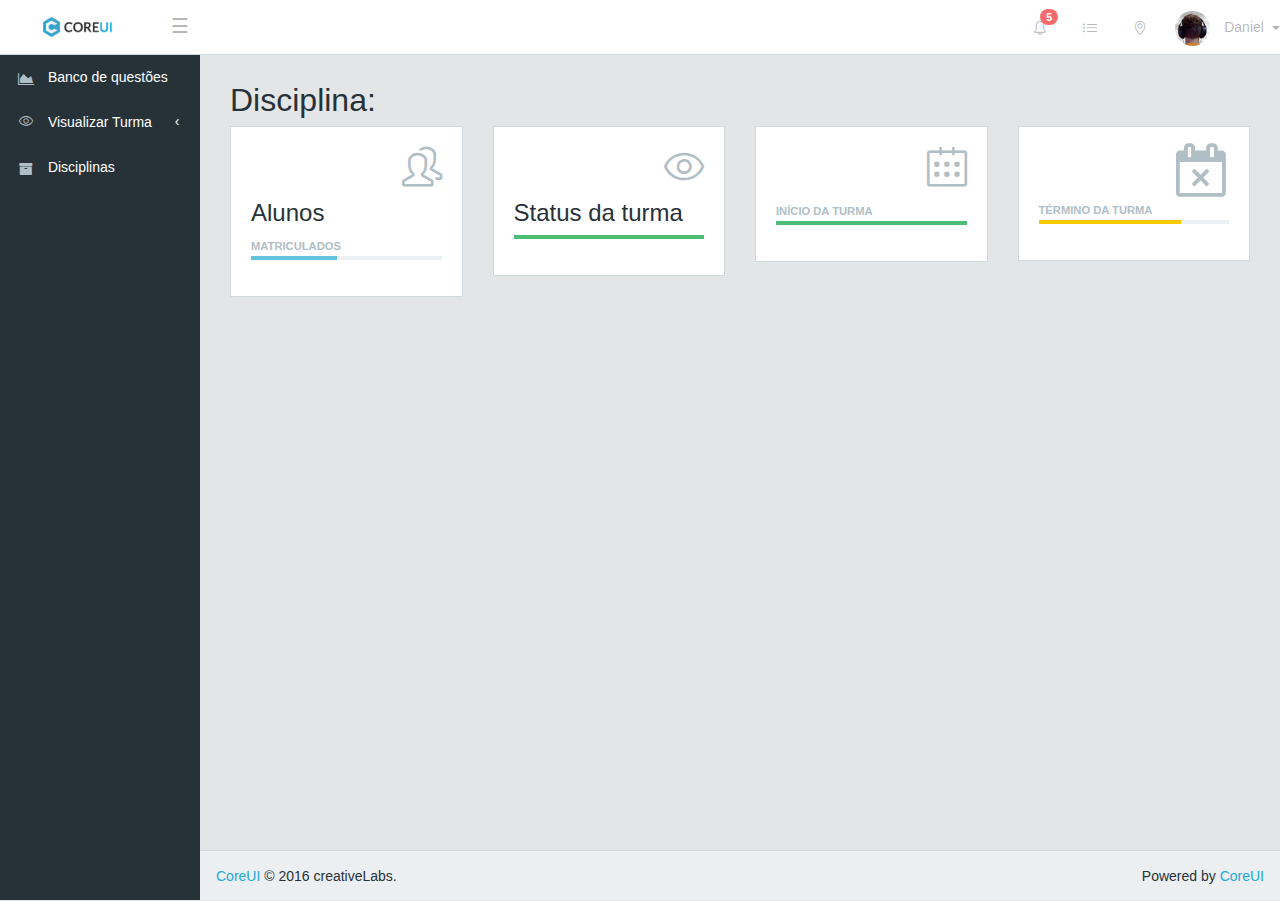
==== views/index.html @ a7cf2752 "nova home de login e reorganização da home" ====
<!--
             * CoreUI - Open Source Bootstrap Admin Template
             * @version v1.0.0-alpha.2
             * @link http://coreui.io
             * Copyright (c) 2016 creativeLabs Łukasz Holeczek
             * @license MIT
             -->
            <!DOCTYPE html>
            <html lang="en">

            <head>

                <meta charset="utf-8">
                <meta http-equiv="X-UA-Compatible" content="IE=edge">
                <meta name="viewport" content="width=device-width, initial-scale=1, shrink-to-fit=no">
                <meta name="description" content="CoreUI - Open Source Bootstrap Admin Template">
                <meta name="author" content="Łukasz Holeczek">
                <meta name="keyword" content="Bootstrap,Admin,Template,Open,Source,AngularJS,Angular,Angular2,jQuery,CSS,HTML,RWD,Dashboard">
                <link rel="shortcut icon" href="img/favicon.png">

                <title>AVA Tutor Inteligente</title>

                <!-- Icons -->
                <link href="/css/font-awesome.min.css" rel="stylesheet">
                <link href="/css/simple-line-icons.css" rel="stylesheet">

                <!-- Main styles for this application -->
                <link href="/css/style.css" rel="stylesheet">

            </head>

            <!-- BODY options, add following classes to body to change options
            		1. 'compact-nav'     	  - Switch sidebar to minified version (width 50px)
            		2. 'sidebar-nav'		  - Navigation on the left
            			2.1. 'sidebar-off-canvas'	- Off-Canvas
            				2.1.1 'sidebar-off-canvas-push'	- Off-Canvas which move content
            				2.1.2 'sidebar-off-canvas-with-shadow'	- Add shadow to body elements
            		3. 'fixed-nav'			  - Fixed navigation
            		4. 'navbar-fixed'		  - Fixed navbar
            		5. 'footer-fixed'		  - Fixed navbar
            	-->

            <body class="navbar-fixed sidebar-nav fixed-nav">
                <header class="navbar">
                    <div class="container-fluid">
                        <button class="navbar-toggler mobile-toggler hidden-lg-up" type="button">☰</button>
                        <a class="navbar-brand" href="#"></a>
                        <ul class="nav navbar-nav hidden-md-down">
                            <li class="nav-item">
                                <a class="nav-link navbar-toggler layout-toggler" href="#">☰</a>
                            </li>
                        </ul>
                        <ul class="nav navbar-nav pull-right hidden-md-down">
                            <li class="nav-item">
                                <a class="nav-link" href="#"><i class="icon-bell"></i><span class="tag tag-pill tag-danger">5</span></a>
                            </li>
                            <li class="nav-item">
                                <a class="nav-link" href="#"><i class="icon-list"></i></a>
                            </li>
                            <li class="nav-item">
                                <a class="nav-link" href="#"><i class="icon-location-pin"></i></a>
                            </li>
                            <li class="nav-item dropdown">
                                <a class="nav-link dropdown-toggle nav-link" data-toggle="dropdown" href="#" role="button" aria-haspopup="true" aria-expanded="false">
                                    <img src="/img/avatars/7.jpg" class="img-avatar" alt="admin@bootstrapmaster.com">
                                    <span class="hidden-md-down">Daniel</span>
                                </a>
                                <div class="dropdown-menu dropdown-menu-right">
                                    <div class="dropdown-header text-xs-center">
                                        <strong>Sua conta</strong>
                                    </div>
                                    <a class="dropdown-item" href="#"><i class="fa fa-envelope-o"></i> Mensagens<span class="tag tag-success">2</span></a>
                                    <a class="dropdown-item" href="#"><i class="fa fa-tasks"></i> Atividades<span class="tag tag-danger">11</span></a>
                                    <a class="dropdown-item" href="#"><i class="fa fa-comments"></i> Fórum<span class="tag tag-warning">8</span></a>
                                    <div class="dropdown-header text-xs-center">
                                        <strong>Configurações</strong>
                                    </div>
                                    <a class="dropdown-item" href="#"><i class="fa fa-user"></i> Perfil</a>
                                    <a class="dropdown-item" href="#"><i class="fa fa-wrench"></i>Configurações</a>

                                    <div class="divider"></div>
                                    <a class="dropdown-item" href="#"><i class="fa fa-lock"></i> Logout</a>
                                </div>
                            </li>
                        </ul>
                    </div>
                </header>

                <div class="sidebar">
                    <nav class="sidebar-nav">
                        <ul class="nav">
                            <li class="nav-item">
                                <a class="nav-link" href="index.html"><i class="fa fa-area-chart fa-lg m-t-2" id="areaChart"></i> Banco de questões</a>
                            </li>

                             <li class="nav-item nav-dropdown">
                                    <a class="nav-link nav-dropdown-toggle" href="#"><i class="icon-eye"></i>
                                  Visualizar Turma
                                    </a>

                                    <ul class="nav-dropdown-items">

                                        <li class="nav-item ">
                                            <a class="nav-link" href="/views/grades.html">
                                               Notas
                                            </a>

                                        </li>

                                        <li class="nav-item active bd-sidenav-active">
                                            <a class="nav-link" href="/views/usage.html">
                                                Uso do sistema
                                            </a>


                                        </li>

                                        <li class="nav-item ">
                                            <a class="nav-link" href="/views/advanced.html">
                                               Acompanhamento Avançado
                                            </a>


                                        </li>


                            </ul>
                                </li>
                                 <li class="nav-item">
                                        <a class="nav-link " href="views/home.html"><i class="fa fa-archive fa-lg m-t-2" id="areaChart"></i> Disciplinas</a>
                            </li>
                        </ul>
                    </nav>
                </div>

                <!-- Main content -->
                <main class="main">


                    <div class="container-fluid">


                    <div class="disciplines">
                    <h2 id="contents">Disciplina: <span id="disc-name"></span></h4>
                    </div>

                    <div class="row" id="home-boxes">
                        <div class="col-sm-6 col-md-3">
                            <div class="card" id="students">
                                <div class="card-block">
                                    <div class="h1 text-muted text-xs-right m-b-2">
                                        <i class="icon-people"></i>
                                    </div>
                                    <div class="h4 m-b-0"> Alunos</div>
                                    <small class="text-muted text-uppercase font-weight-bold"><span id="qty-std"></span> matriculados</small>
                                    <progress class="progress progress-xs progress-info m-t-1 m-b-0" value="45" max="100">45%</progress>
                                </div>
                            </div>
                        </div>
                        <div class="col-sm-6 col-md-3">
                            <div class="card" id="status">
                                <div class="card-block">
                                    <div class="h1 text-muted text-xs-right m-b-2">
                                        <i class="icon-eye"></i>
                                    </div>
                                    <div class="h4 m-b-0">Status da turma </div>
                                    <small class="text-muted text-uppercase font-weight-bold"><span id="disc-status"></span></small>
                                    <progress class="progress progress-xs progress-success m-t-1 m-b-0" value="105" max="100">25%</progress>
                                </div>
                            </div>
                        </div>

                        <div class="col-sm-6 col-md-3">
                            <div class="card" id="turma">
                                <div class="card-block">
                                    <div class="h1 text-muted text-xs-right m-b-2">
                                        <i class="icon-calendar"></i>
                                    </div>
                                    <div class="h4 m-b-0"><span id="disc-start"></div>
                                    <small class="text-muted text-uppercase font-weight-bold">Início da turma</small>
                                    <progress class="progress progress-xs progress-success m-t-1 m-b-0" value="100" max="100">25<progress>
                                </div>
                            </div>
                        </div>
                        <div class="col-sm-6 col-md-3">
                            <div class="card" id="turma">
                                <div class="card-block">
                                    <div class="h1 text-muted text-xs-right m-b-2">
                                        <i class="fa fa-calendar-times-o fa-lg m-t-2"></i>
                                    </div>
                                    <div class="h4 m-b-0"><span id="disc-end"></span></div>
                                    <small class="text-muted text-uppercase font-weight-bold">Término da turma</small>
                                    <progress class="progress progress-xs progress-warning m-t-1 m-b-0" value="75" max="100">25%</progress>
                                </div>
                            </div>
                        </div>
                    </div>

                    </div>
                    <!-- /.conainer-fluid -->
                </main>


                <footer class="footer">
                    <span class="text-left">
                        <a href="http://coreui.io">CoreUI</a> © 2016 creativeLabs.
                    </span>
                    <span class="float-xs-right">
                        Powered by <a href="http://coreui.io">CoreUI</a>
                    </span>
                </footer>

                <!-- Bootstrap and necessary plugins -->
                <script src="/bower_components/jquery/dist/jquery.min.js"></script>
                <script src="/bower_components/tether/dist/js/tether.min.js"></script>
                <script src="/bower_components/bootstrap/dist/js/bootstrap.min.js"></script>
                <script src="/bower_components/pace/pace.min.js"></script>



                <!-- GenesisUI main scripts -->

                <script src="/js/app.js"></script>
                <script src="/js/main.js"></script>


            </body>

            </html>
---- css/simple-line-icons.css ----
@font-face {
  font-family: 'simple-line-icons';
  src: url('../fonts/Simple-Line-Icons.eot?v=2.4.0');
  src: url('../fonts/Simple-Line-Icons.eot?v=2.4.0#iefix') format('embedded-opentype'), url('../fonts/Simple-Line-Icons.woff2?v=2.4.0') format('woff2'), url('../fonts/Simple-Line-Icons.ttf?v=2.4.0') format('truetype'), url('../fonts/Simple-Line-Icons.woff?v=2.4.0') format('woff'), url('../fonts/Simple-Line-Icons.svg?v=2.4.0#simple-line-icons') format('svg');
  font-weight: normal;
  font-style: normal;
}
/*
 Use the following CSS code if you want to have a class per icon.
 Instead of a list of all class selectors, you can use the generic [class*="icon-"] selector, but it's slower:
*/
.icon-user,
.icon-people,
.icon-user-female,
.icon-user-follow,
.icon-user-following,
.icon-user-unfollow,
.icon-login,
.icon-logout,
.icon-emotsmile,
.icon-phone,
.icon-call-end,
.icon-call-in,
.icon-call-out,
.icon-map,
.icon-location-pin,
.icon-direction,
.icon-directions,
.icon-compass,
.icon-layers,
.icon-menu,
.icon-list,
.icon-options-vertical,
.icon-options,
.icon-arrow-down,
.icon-arrow-left,
.icon-arrow-right,
.icon-arrow-up,
.icon-arrow-up-circle,
.icon-arrow-left-circle,
.icon-arrow-right-circle,
.icon-arrow-down-circle,
.icon-check,
.icon-clock,
.icon-plus,
.icon-minus,
.icon-close,
.icon-event,
.icon-exclamation,
.icon-organization,
.icon-trophy,
.icon-screen-smartphone,
.icon-screen-desktop,
.icon-plane,
.icon-notebook,
.icon-mustache,
.icon-mouse,
.icon-magnet,
.icon-energy,
.icon-disc,
.icon-cursor,
.icon-cursor-move,
.icon-crop,
.icon-chemistry,
.icon-speedometer,
.icon-shield,
.icon-screen-tablet,
.icon-magic-wand,
.icon-hourglass,
.icon-graduation,
.icon-ghost,
.icon-game-controller,
.icon-fire,
.icon-eyeglass,
.icon-envelope-open,
.icon-envelope-letter,
.icon-bell,
.icon-badge,
.icon-anchor,
.icon-wallet,
.icon-vector,
.icon-speech,
.icon-puzzle,
.icon-printer,
.icon-present,
.icon-playlist,
.icon-pin,
.icon-picture,
.icon-handbag,
.icon-globe-alt,
.icon-globe,
.icon-folder-alt,
.icon-folder,
.icon-film,
.icon-feed,
.icon-drop,
.icon-drawer,
.icon-docs,
.icon-doc,
.icon-diamond,
.icon-cup,
.icon-calculator,
.icon-bubbles,
.icon-briefcase,
.icon-book-open,
.icon-basket-loaded,
.icon-basket,
.icon-bag,
.icon-action-undo,
.icon-action-redo,
.icon-wrench,
.icon-umbrella,
.icon-trash,
.icon-tag,
.icon-support,
.icon-frame,
.icon-size-fullscreen,
.icon-size-actual,
.icon-shuffle,
.icon-share-alt,
.icon-share,
.icon-rocket,
.icon-question,
.icon-pie-chart,
.icon-pencil,
.icon-note,
.icon-loop,
.icon-home,
.icon-grid,
.icon-graph,
.icon-microphone,
.icon-music-tone-alt,
.icon-music-tone,
.icon-earphones-alt,
.icon-earphones,
.icon-equalizer,
.icon-like,
.icon-dislike,
.icon-control-start,
.icon-control-rewind,
.icon-control-play,
.icon-control-pause,
.icon-control-forward,
.icon-control-end,
.icon-volume-1,
.icon-volume-2,
.icon-volume-off,
.icon-calendar,
.icon-bulb,
.icon-chart,
.icon-ban,
.icon-bubble,
.icon-camrecorder,
.icon-camera,
.icon-cloud-download,
.icon-cloud-upload,
.icon-envelope,
.icon-eye,
.icon-flag,
.icon-heart,
.icon-info,
.icon-key,
.icon-link,
.icon-lock,
.icon-lock-open,
.icon-magnifier,
.icon-magnifier-add,
.icon-magnifier-remove,
.icon-paper-clip,
.icon-paper-plane,
.icon-power,
.icon-refresh,
.icon-reload,
.icon-settings,
.icon-star,
.icon-symbol-female,
.icon-symbol-male,
.icon-target,
.icon-credit-card,
.icon-paypal,
.icon-social-tumblr,
.icon-social-twitter,
.icon-social-facebook,
.icon-social-instagram,
.icon-social-linkedin,
.icon-social-pinterest,
.icon-social-github,
.icon-social-google,
.icon-social-reddit,
.icon-social-skype,
.icon-social-dribbble,
.icon-social-behance,
.icon-social-foursqare,
.icon-social-soundcloud,
.icon-social-spotify,
.icon-social-stumbleupon,
.icon-social-youtube,
.icon-social-dropbox,
.icon-social-vkontakte,
.icon-social-steam {
  font-family: 'simple-line-icons';
  speak: none;
  font-style: normal;
  font-weight: normal;
  font-variant: normal;
  text-transform: none;
  line-height: 1;
  /* Better Font Rendering =========== */
  -webkit-font-smoothing: antialiased;
  -moz-osx-font-smoothing: grayscale;
}
.icon-user:before {
  content: "\e005";
}
.icon-people:before {
  content: "\e001";
}
.icon-user-female:before {
  content: "\e000";
}
.icon-user-follow:before {
  content: "\e002";
}
.icon-user-following:before {
  content: "\e003";
}
.icon-user-unfollow:before {
  content: "\e004";
}
.icon-login:before {
  content: "\e066";
}
.icon-logout:before {
  content: "\e065";
}
.icon-emotsmile:before {
  content: "\e021";
}
.icon-phone:before {
  content: "\e600";
}
.icon-call-end:before {
  content: "\e048";
}
.icon-call-in:before {
  content: "\e047";
}
.icon-call-out:before {
  content: "\e046";
}
.icon-map:before {
  content: "\e033";
}
.icon-location-pin:before {
  content: "\e096";
}
.icon-direction:before {
  content: "\e042";
}
.icon-directions:before {
  content: "\e041";
}
.icon-compass:before {
  content: "\e045";
}
.icon-layers:before {
  content: "\e034";
}
.icon-menu:before {
  content: "\e601";
}
.icon-list:before {
  content: "\e067";
}
.icon-options-vertical:before {
  content: "\e602";
}
.icon-options:before {
  content: "\e603";
}
.icon-arrow-down:before {
  content: "\e604";
}
.icon-arrow-left:before {
  content: "\e605";
}
.icon-arrow-right:before {
  content: "\e606";
}
.icon-arrow-up:before {
  content: "\e607";
}
.icon-arrow-up-circle:before {
  content: "\e078";
}
.icon-arrow-left-circle:before {
  content: "\e07a";
}
.icon-arrow-right-circle:before {
  content: "\e079";
}
.icon-arrow-down-circle:before {
  content: "\e07b";
}
.icon-check:before {
  content: "\e080";
}
.icon-clock:before {
  content: "\e081";
}
.icon-plus:before {
  content: "\e095";
}
.icon-minus:before {
  content: "\e615";
}
.icon-close:before {
  content: "\e082";
}
.icon-event:before {
  content: "\e619";
}
.icon-exclamation:before {
  content: "\e617";
}
.icon-organization:before {
  content: "\e616";
}
.icon-trophy:before {
  content: "\e006";
}
.icon-screen-smartphone:before {
  content: "\e010";
}
.icon-screen-desktop:before {
  content: "\e011";
}
.icon-plane:before {
  content: "\e012";
}
.icon-notebook:before {
  content: "\e013";
}
.icon-mustache:before {
  content: "\e014";
}
.icon-mouse:before {
  content: "\e015";
}
.icon-magnet:before {
  content: "\e016";
}
.icon-energy:before {
  content: "\e020";
}
.icon-disc:before {
  content: "\e022";
}
.icon-cursor:before {
  content: "\e06e";
}
.icon-cursor-move:before {
  content: "\e023";
}
.icon-crop:before {
  content: "\e024";
}
.icon-chemistry:before {
  content: "\e026";
}
.icon-speedometer:before {
  content: "\e007";
}
.icon-shield:before {
  content: "\e00e";
}
.icon-screen-tablet:before {
  content: "\e00f";
}
.icon-magic-wand:before {
  content: "\e017";
}
.icon-hourglass:before {
  content: "\e018";
}
.icon-graduation:before {
  content: "\e019";
}
.icon-ghost:before {
  content: "\e01a";
}
.icon-game-controller:before {
  content: "\e01b";
}
.icon-fire:before {
  content: "\e01c";
}
.icon-eyeglass:before {
  content: "\e01d";
}
.icon-envelope-open:before {
  content: "\e01e";
}
.icon-envelope-letter:before {
  content: "\e01f";
}
.icon-bell:before {
  content: "\e027";
}
.icon-badge:before {
  content: "\e028";
}
.icon-anchor:before {
  content: "\e029";
}
.icon-wallet:before {
  content: "\e02a";
}
.icon-vector:before {
  content: "\e02b";
}
.icon-speech:before {
  content: "\e02c";
}
.icon-puzzle:before {
  content: "\e02d";
}
.icon-printer:before {
  content: "\e02e";
}
.icon-present:before {
  content: "\e02f";
}
.icon-playlist:before {
  content: "\e030";
}
.icon-pin:before {
  content: "\e031";
}
.icon-picture:before {
  content: "\e032";
}
.icon-handbag:before {
  content: "\e035";
}
.icon-globe-alt:before {
  content: "\e036";
}
.icon-globe:before {
  content: "\e037";
}
.icon-folder-alt:before {
  content: "\e039";
}
.icon-folder:before {
  content: "\e089";
}
.icon-film:before {
  content: "\e03a";
}
.icon-feed:before {
  content: "\e03b";
}
.icon-drop:before {
  content: "\e03e";
}
.icon-drawer:before {
  content: "\e03f";
}
.icon-docs:before {
  content: "\e040";
}
.icon-doc:before {
  content: "\e085";
}
.icon-diamond:before {
  content: "\e043";
}
.icon-cup:before {
  content: "\e044";
}
.icon-calculator:before {
  content: "\e049";
}
.icon-bubbles:before {
  content: "\e04a";
}
.icon-briefcase:before {
  content: "\e04b";
}
.icon-book-open:before {
  content: "\e04c";
}
.icon-basket-loaded:before {
  content: "\e04d";
}
.icon-basket:before {
  content: "\e04e";
}
.icon-bag:before {
  content: "\e04f";
}
.icon-action-undo:before {
  content: "\e050";
}
.icon-action-redo:before {
  content: "\e051";
}
.icon-wrench:before {
  content: "\e052";
}
.icon-umbrella:before {
  content: "\e053";
}
.icon-trash:before {
  content: "\e054";
}
.icon-tag:before {
  content: "\e055";
}
.icon-support:before {
  content: "\e056";
}
.icon-frame:before {
  content: "\e038";
}
.icon-size-fullscreen:before {
  content: "\e057";
}
.icon-size-actual:before {
  content: "\e058";
}
.icon-shuffle:before {
  content: "\e059";
}
.icon-share-alt:before {
  content: "\e05a";
}
.icon-share:before {
  content: "\e05b";
}
.icon-rocket:before {
  content: "\e05c";
}
.icon-question:before {
  content: "\e05d";
}
.icon-pie-chart:before {
  content: "\e05e";
}
.icon-pencil:before {
  content: "\e05f";
}
.icon-note:before {
  content: "\e060";
}
.icon-loop:before {
  content: "\e064";
}
.icon-home:before {
  content: "\e069";
}
.icon-grid:before {
  content: "\e06a";
}
.icon-graph:before {
  content: "\e06b";
}
.icon-microphone:before {
  content: "\e063";
}
.icon-music-tone-alt:before {
  content: "\e061";
}
.icon-music-tone:before {
  content: "\e062";
}
.icon-earphones-alt:before {
  content: "\e03c";
}
.icon-earphones:before {
  content: "\e03d";
}
.icon-equalizer:before {
  content: "\e06c";
}
.icon-like:before {
  content: "\e068";
}
.icon-dislike:before {
  content: "\e06d";
}
.icon-control-start:before {
  content: "\e06f";
}
.icon-control-rewind:before {
  content: "\e070";
}
.icon-control-play:before {
  content: "\e071";
}
.icon-control-pause:before {
  content: "\e072";
}
.icon-control-forward:before {
  content: "\e073";
}
.icon-control-end:before {
  content: "\e074";
}
.icon-volume-1:before {
  content: "\e09f";
}
.icon-volume-2:before {
  content: "\e0a0";
}
.icon-volume-off:before {
  content: "\e0a1";
}
.icon-calendar:before {
  content: "\e075";
}
.icon-bulb:before {
  content: "\e076";
}
.icon-chart:before {
  content: "\e077";
}
.icon-ban:before {
  content: "\e07c";
}
.icon-bubble:before {
  content: "\e07d";
}
.icon-camrecorder:before {
  content: "\e07e";
}
.icon-camera:before {
  content: "\e07f";
}
.icon-cloud-download:before {
  content: "\e083";
}
.icon-cloud-upload:before {
  content: "\e084";
}
.icon-envelope:before {
  content: "\e086";
}
.icon-eye:before {
  content: "\e087";
}
.icon-flag:before {
  content: "\e088";
}
.icon-heart:before {
  content: "\e08a";
}
.icon-info:before {
  content: "\e08b";
}
.icon-key:before {
  content: "\e08c";
}
.icon-link:before {
  content: "\e08d";
}
.icon-lock:before {
  content: "\e08e";
}
.icon-lock-open:before {
  content: "\e08f";
}
.icon-magnifier:before {
  content: "\e090";
}
.icon-magnifier-add:before {
  content: "\e091";
}
.icon-magnifier-remove:before {
  content: "\e092";
}
.icon-paper-clip:before {
  content: "\e093";
}
.icon-paper-plane:before {
  content: "\e094";
}
.icon-power:before {
  content: "\e097";
}
.icon-refresh:before {
  content: "\e098";
}
.icon-reload:before {
  content: "\e099";
}
.icon-settings:before {
  content: "\e09a";
}
.icon-star:before {
  content: "\e09b";
}
.icon-symbol-female:before {
  content: "\e09c";
}
.icon-symbol-male:before {
  content: "\e09d";
}
.icon-target:before {
  content: "\e09e";
}
.icon-credit-card:before {
  content: "\e025";
}
.icon-paypal:before {
  content: "\e608";
}
.icon-social-tumblr:before {
  content: "\e00a";
}
.icon-social-twitter:before {
  content: "\e009";
}
.icon-social-facebook:before {
  content: "\e00b";
}
.icon-social-instagram:before {
  content: "\e609";
}
.icon-social-linkedin:before {
  content: "\e60a";
}
.icon-social-pinterest:before {
  content: "\e60b";
}
.icon-social-github:before {
  content: "\e60c";
}
.icon-social-google:before {
  content: "\e60d";
}
.icon-social-reddit:before {
  content: "\e60e";
}
.icon-social-skype:before {
  content: "\e60f";
}
.icon-social-dribbble:before {
  content: "\e00d";
}
.icon-social-behance:before {
  content: "\e610";
}
.icon-social-foursqare:before {
  content: "\e611";
}
.icon-social-soundcloud:before {
  content: "\e612";
}
.icon-social-spotify:before {
  content: "\e613";
}
.icon-social-stumbleupon:before {
  content: "\e614";
}
.icon-social-youtube:before {
  content: "\e008";
}
.icon-social-dropbox:before {
  content: "\e00c";
}
.icon-social-vkontakte:before {
  content: "\e618";
}
.icon-social-steam:before {
  content: "\e620";
}
---- css/style.css ----
@charset "UTF-8";
/**
 * CoreUI - Open Source Bootstrap Admin Template
 * @version v1.0.0-alpha.2
 * @link http://coreui.io
 * Copyright (c) 2016 creativeLabs Łukasz Holeczek
 * @license MIT
 */
/*! normalize.css v4.2.0 | MIT License | github.com/necolas/normalize.css */
html {
  font-family: sans-serif;
  line-height: 1.15;
  -ms-text-size-adjust: 100%;
  -webkit-text-size-adjust: 100%; }

body {
  margin: 0; }

article,
aside,
details,
figcaption,
figure,
footer,
header,
main,
menu,
nav,
section,
summary {
  display: block; }

audio,
canvas,
progress,
video {
  display: inline-block; }

audio:not([controls]) {
  display: none;
  height: 0; }

progress {
  vertical-align: baseline; }

template,
[hidden] {
  display: none; }

a {
  background-color: transparent;
  -webkit-text-decoration-skip: objects; }

a:active,
a:hover {
  outline-width: 0; }

abbr[title] {
  border-bottom: none;
  text-decoration: underline;
  text-decoration: underline dotted; }

b,
strong {
  font-weight: inherit; }

b,
strong {
  font-weight: bolder; }

dfn {
  font-style: italic; }

h1 {
  font-size: 2em;
  margin: 0.67em 0; }

mark {
  background-color: #ff0;
  color: #000; }

small {
  font-size: 80%; }

sub,
sup {
  font-size: 75%;
  line-height: 0;
  position: relative;
  vertical-align: baseline; }

sub {
  bottom: -0.25em; }

sup {
  top: -0.5em; }

img {
  border-style: none; }

svg:not(:root) {
  overflow: hidden; }

code,
kbd,
pre,
samp {
  font-family: monospace, monospace;
  font-size: 1em; }

figure {
  margin: 1em 40px; }

hr {
  box-sizing: content-box;
  height: 0;
  overflow: visible; }

button,
input,
optgroup,
select,
textarea {
  font: inherit;
  margin: 0; }

optgroup {
  font-weight: bold; }

button,
input {
  overflow: visible; }

button,
select {
  text-transform: none; }

button,
html [type="button"],
[type="reset"],
[type="submit"] {
  -webkit-appearance: button; }

button::-moz-focus-inner,
[type="button"]::-moz-focus-inner,
[type="reset"]::-moz-focus-inner,
[type="submit"]::-moz-focus-inner {
  border-style: none;
  padding: 0; }

button:-moz-focusring,
[type="button"]:-moz-focusring,
[type="reset"]:-moz-focusring,
[type="submit"]:-moz-focusring {
  outline: 1px dotted ButtonText; }

fieldset {
  border: 1px solid #c0c0c0;
  margin: 0 2px;
  padding: 0.35em 0.625em 0.75em; }

legend {
  box-sizing: border-box;
  color: inherit;
  display: table;
  max-width: 100%;
  padding: 0;
  white-space: normal; }

textarea {
  overflow: auto; }

[type="checkbox"],
[type="radio"] {
  box-sizing: border-box;
  padding: 0; }

[type="number"]::-webkit-inner-spin-button,
[type="number"]::-webkit-outer-spin-button {
  height: auto; }

[type="search"] {
  -webkit-appearance: textfield;
  outline-offset: -2px; }

[type="search"]::-webkit-search-cancel-button,
[type="search"]::-webkit-search-decoration {
  -webkit-appearance: none; }

::-webkit-input-placeholder {
  color: inherit;
  opacity: 0.54; }

::-webkit-file-upload-button {
  -webkit-appearance: button;
  font: inherit; }

@media print {
  *,
  *::before,
  *::after,
  *::first-letter,
  p::first-line,
  div::first-line,
  blockquote::first-line,
  li::first-line {
    text-shadow: none !important;
    box-shadow: none !important; }
  a,
  a:visited {
    text-decoration: underline; }
  abbr[title]::after {
    content: " (" attr(title) ")"; }
  pre {
    white-space: pre-wrap !important; }
  pre,
  blockquote {
    border: 1px solid #999;
    page-break-inside: avoid; }
  thead {
    display: table-header-group; }
  tr,
  img {
    page-break-inside: avoid; }
  p,
  h2,
  h3 {
    orphans: 3;
    widows: 3; }
  h2,
  h3 {
    page-break-after: avoid; }
  .navbar {
    display: none; }
  .btn > .caret,
  .dropup > .btn > .caret {
    border-top-color: #000 !important; }
  .tag {
    border: 1px solid #000; }
  .table {
    border-collapse: collapse !important; }
    .table td,
    .table th {
      background-color: #fff !important; }
  .table-bordered th,
  .table-bordered td {
    border: 1px solid #ddd !important; } }

html {
  box-sizing: border-box; }

*,
*::before,
*::after {
  box-sizing: inherit; }

@-ms-viewport {
  width: device-width; }

html {
  font-size: 16px;
  -ms-overflow-style: scrollbar;
  -webkit-tap-highlight-color: transparent; }

body {
  font-family: -apple-system, BlinkMacSystemFont, "Segoe UI", Roboto, "Helvetica Neue", Arial, sans-serif;
  font-size: 0.875rem;
  line-height: 1.5;
  color: #263238;
  background-color: #e4e5e6; }

[tabindex="-1"]:focus {
  outline: none !important; }

h1, h2, h3, h4, h5, h6 {
  margin-top: 0;
  margin-bottom: .5rem; }

p {
  margin-top: 0;
  margin-bottom: 1rem; }

abbr[title],
abbr[data-original-title] {
  cursor: help;
  border-bottom: 1px dotted #b0bec5; }

address {
  margin-bottom: 1rem;
  font-style: normal;
  line-height: inherit; }

ol,
ul,
dl {
  margin-top: 0;
  margin-bottom: 1rem; }

ol ol,
ul ul,
ol ul,
ul ol {
  margin-bottom: 0; }

dt {
  font-weight: bold; }

dd {
  margin-bottom: .5rem;
  margin-left: 0; }

blockquote {
  margin: 0 0 1rem; }

a {
  color: #20a8d8;
  text-decoration: none; }
  a:focus, a:hover {
    color: #167495;
    text-decoration: underline; }
  a:focus {
    outline: 5px auto -webkit-focus-ring-color;
    outline-offset: -2px; }

a:not([href]):not([tabindex]) {
  color: inherit;
  text-decoration: none; }
  a:not([href]):not([tabindex]):focus, a:not([href]):not([tabindex]):hover {
    color: inherit;
    text-decoration: none; }
  a:not([href]):not([tabindex]):focus {
    outline: none; }

pre {
  margin-top: 0;
  margin-bottom: 1rem;
  overflow: auto; }

figure {
  margin: 0 0 1rem; }

img {
  vertical-align: middle; }

[role="button"] {
  cursor: pointer; }

a,
area,
button,
[role="button"],
input,
label,
select,
summary,
textarea {
  touch-action: manipulation; }

table {
  border-collapse: collapse;
  background-color: transparent; }

caption {
  padding-top: 0.75rem;
  padding-bottom: 0.75rem;
  color: #b0bec5;
  text-align: left;
  caption-side: bottom; }

th {
  text-align: left; }

label {
  display: inline-block;
  margin-bottom: .5rem; }

button:focus {
  outline: 1px dotted;
  outline: 5px auto -webkit-focus-ring-color; }

input,
button,
select,
textarea {
  line-height: inherit; }

input[type="radio"]:disabled,
input[type="checkbox"]:disabled {
  cursor: not-allowed; }

input[type="date"],
input[type="time"],
input[type="datetime-local"],
input[type="month"] {
  -webkit-appearance: listbox; }

textarea {
  resize: vertical; }

fieldset {
  min-width: 0;
  padding: 0;
  margin: 0;
  border: 0; }

legend {
  display: block;
  width: 100%;
  padding: 0;
  margin-bottom: .5rem;
  font-size: 1.5rem;
  line-height: inherit; }

input[type="search"] {
  -webkit-appearance: none; }

output {
  display: inline-block; }

[hidden] {
  display: none !important; }

h1, h2, h3, h4, h5, h6,
.h1, .h2, .h3, .h4, .h5, .h6 {
  margin-bottom: 0.5rem;
  font-family: inherit;
  font-weight: 500;
  line-height: 1.1;
  color: inherit; }

h1, .h1 {
  font-size: 2.5rem; }

h2, .h2 {
  font-size: 2rem; }

h3, .h3 {
  font-size: 1.75rem; }

h4, .h4 {
  font-size: 1.5rem; }

h5, .h5 {
  font-size: 1.25rem; }

h6, .h6 {
  font-size: 1rem; }

.lead {
  font-size: 1.25rem;
  font-weight: 300; }

.display-1 {
  font-size: 6rem;
  font-weight: 300; }

.display-2 {
  font-size: 5.5rem;
  font-weight: 300; }

.display-3 {
  font-size: 4.5rem;
  font-weight: 300; }

.display-4 {
  font-size: 3.5rem;
  font-weight: 300; }

hr {
  margin-top: 1rem;
  margin-bottom: 1rem;
  border: 0;
  border-top: 1px solid rgba(0, 0, 0, 0.1); }

small,
.small {
  font-size: 80%;
  font-weight: normal; }

mark,
.mark {
  padding: 0.2em;
  background-color: #fcf8e3; }

.list-unstyled {
  padding-left: 0;
  list-style: none; }

.list-inline {
  padding-left: 0;
  list-style: none; }

.list-inline-item {
  display: inline-block; }
  .list-inline-item:not(:last-child) {
    margin-right: 5px; }

.initialism {
  font-size: 90%;
  text-transform: uppercase; }

.blockquote {
  padding: 0.5rem 1rem;
  margin-bottom: 1rem;
  font-size: 1.09375rem;
  border-left: 0.25rem solid #cfd8dc; }

.blockquote-footer {
  display: block;
  font-size: 80%;
  color: #b0bec5; }
  .blockquote-footer::before {
    content: "\2014 \00A0"; }

.blockquote-reverse {
  padding-right: 1rem;
  padding-left: 0;
  text-align: right;
  border-right: 0.25rem solid #cfd8dc;
  border-left: 0; }

.blockquote-reverse .blockquote-footer::before {
  content: ""; }

.blockquote-reverse .blockquote-footer::after {
  content: "\00A0 \2014"; }

dl.row > dd + dt {
  clear: left; }

.img-fluid, .carousel-inner > .carousel-item > img,
.carousel-inner > .carousel-item > a > img {
  max-width: 100%;
  height: auto; }

.img-thumbnail {
  padding: 0.25rem;
  background-color: #e4e5e6;
  border: 1px solid #ddd;
  transition: all .2s ease-in-out;
  max-width: 100%;
  height: auto; }

.figure {
  display: inline-block; }

.figure-img {
  margin-bottom: 0.5rem;
  line-height: 1; }

.figure-caption {
  font-size: 90%;
  color: #b0bec5; }

code,
kbd,
pre,
samp {
  font-family: Menlo, Monaco, Consolas, "Liberation Mono", "Courier New", monospace; }

code {
  padding: 0.2rem 0.4rem;
  font-size: 90%;
  color: #bd4147;
  background-color: #f7f7f9; }

kbd {
  padding: 0.2rem 0.4rem;
  font-size: 90%;
  color: #fff;
  background-color: #333; }
  kbd kbd {
    padding: 0;
    font-size: 100%;
    font-weight: bold; }

pre {
  display: block;
  margin-top: 0;
  margin-bottom: 1rem;
  font-size: 90%;
  color: #263238; }
  pre code {
    padding: 0;
    font-size: inherit;
    color: inherit;
    background-color: transparent;
    border-radius: 0; }

.pre-scrollable {
  max-height: 340px;
  overflow-y: scroll; }

.container {
  margin-left: auto;
  margin-right: auto;
  padding-left: 15px;
  padding-right: 15px; }
  .container::after {
    content: "";
    display: table;
    clear: both; }
  @media (min-width: 576px) {
    .container {
      width: 540px;
      max-width: 100%; } }
  @media (min-width: 768px) {
    .container {
      width: 720px;
      max-width: 100%; } }
  @media (min-width: 992px) {
    .container {
      width: 960px;
      max-width: 100%; } }
  @media (min-width: 1200px) {
    .container {
      width: 1140px;
      max-width: 100%; } }

.container-fluid {
  margin-left: auto;
  margin-right: auto;
  padding-left: 15px;
  padding-right: 15px; }
  .container-fluid::after {
    content: "";
    display: table;
    clear: both; }

.row {
  margin-right: -15px;
  margin-left: -15px; }
  .row::after {
    content: "";
    display: table;
    clear: both; }
  @media (min-width: 576px) {
    .row {
      margin-right: -15px;
      margin-left: -15px; } }
  @media (min-width: 768px) {
    .row {
      margin-right: -15px;
      margin-left: -15px; } }
  @media (min-width: 992px) {
    .row {
      margin-right: -15px;
      margin-left: -15px; } }
  @media (min-width: 1200px) {
    .row {
      margin-right: -15px;
      margin-left: -15px; } }

.col-xs, .col-xs-1, .col-xs-2, .col-xs-3, .col-xs-4, .col-xs-5, .col-xs-6, .col-xs-7, .col-xs-8, .col-xs-9, .col-xs-10, .col-xs-11, .col-xs-12, .col-sm, .col-sm-1, .col-sm-2, .col-sm-3, .col-sm-4, .col-sm-5, .col-sm-6, .col-sm-7, .col-sm-8, .col-sm-9, .col-sm-10, .col-sm-11, .col-sm-12, .col-md, .col-md-1, .col-md-2, .col-md-3, .col-md-4, .col-md-5, .col-md-6, .col-md-7, .col-md-8, .col-md-9, .col-md-10, .col-md-11, .col-md-12, .col-lg, .col-lg-1, .col-lg-2, .col-lg-3, .col-lg-4, .col-lg-5, .col-lg-6, .col-lg-7, .col-lg-8, .col-lg-9, .col-lg-10, .col-lg-11, .col-lg-12, .col-xl, .col-xl-1, .col-xl-2, .col-xl-3, .col-xl-4, .col-xl-5, .col-xl-6, .col-xl-7, .col-xl-8, .col-xl-9, .col-xl-10, .col-xl-11, .col-xl-12 {
  position: relative;
  min-height: 1px;
  padding-right: 15px;
  padding-left: 15px; }
  @media (min-width: 576px) {
    .col-xs, .col-xs-1, .col-xs-2, .col-xs-3, .col-xs-4, .col-xs-5, .col-xs-6, .col-xs-7, .col-xs-8, .col-xs-9, .col-xs-10, .col-xs-11, .col-xs-12, .col-sm, .col-sm-1, .col-sm-2, .col-sm-3, .col-sm-4, .col-sm-5, .col-sm-6, .col-sm-7, .col-sm-8, .col-sm-9, .col-sm-10, .col-sm-11, .col-sm-12, .col-md, .col-md-1, .col-md-2, .col-md-3, .col-md-4, .col-md-5, .col-md-6, .col-md-7, .col-md-8, .col-md-9, .col-md-10, .col-md-11, .col-md-12, .col-lg, .col-lg-1, .col-lg-2, .col-lg-3, .col-lg-4, .col-lg-5, .col-lg-6, .col-lg-7, .col-lg-8, .col-lg-9, .col-lg-10, .col-lg-11, .col-lg-12, .col-xl, .col-xl-1, .col-xl-2, .col-xl-3, .col-xl-4, .col-xl-5, .col-xl-6, .col-xl-7, .col-xl-8, .col-xl-9, .col-xl-10, .col-xl-11, .col-xl-12 {
      padding-right: 15px;
      padding-left: 15px; } }
  @media (min-width: 768px) {
    .col-xs, .col-xs-1, .col-xs-2, .col-xs-3, .col-xs-4, .col-xs-5, .col-xs-6, .col-xs-7, .col-xs-8, .col-xs-9, .col-xs-10, .col-xs-11, .col-xs-12, .col-sm, .col-sm-1, .col-sm-2, .col-sm-3, .col-sm-4, .col-sm-5, .col-sm-6, .col-sm-7, .col-sm-8, .col-sm-9, .col-sm-10, .col-sm-11, .col-sm-12, .col-md, .col-md-1, .col-md-2, .col-md-3, .col-md-4, .col-md-5, .col-md-6, .col-md-7, .col-md-8, .col-md-9, .col-md-10, .col-md-11, .col-md-12, .col-lg, .col-lg-1, .col-lg-2, .col-lg-3, .col-lg-4, .col-lg-5, .col-lg-6, .col-lg-7, .col-lg-8, .col-lg-9, .col-lg-10, .col-lg-11, .col-lg-12, .col-xl, .col-xl-1, .col-xl-2, .col-xl-3, .col-xl-4, .col-xl-5, .col-xl-6, .col-xl-7, .col-xl-8, .col-xl-9, .col-xl-10, .col-xl-11, .col-xl-12 {
      padding-right: 15px;
      padding-left: 15px; } }
  @media (min-width: 992px) {
    .col-xs, .col-xs-1, .col-xs-2, .col-xs-3, .col-xs-4, .col-xs-5, .col-xs-6, .col-xs-7, .col-xs-8, .col-xs-9, .col-xs-10, .col-xs-11, .col-xs-12, .col-sm, .col-sm-1, .col-sm-2, .col-sm-3, .col-sm-4, .col-sm-5, .col-sm-6, .col-sm-7, .col-sm-8, .col-sm-9, .col-sm-10, .col-sm-11, .col-sm-12, .col-md, .col-md-1, .col-md-2, .col-md-3, .col-md-4, .col-md-5, .col-md-6, .col-md-7, .col-md-8, .col-md-9, .col-md-10, .col-md-11, .col-md-12, .col-lg, .col-lg-1, .col-lg-2, .col-lg-3, .col-lg-4, .col-lg-5, .col-lg-6, .col-lg-7, .col-lg-8, .col-lg-9, .col-lg-10, .col-lg-11, .col-lg-12, .col-xl, .col-xl-1, .col-xl-2, .col-xl-3, .col-xl-4, .col-xl-5, .col-xl-6, .col-xl-7, .col-xl-8, .col-xl-9, .col-xl-10, .col-xl-11, .col-xl-12 {
      padding-right: 15px;
      padding-left: 15px; } }
  @media (min-width: 1200px) {
    .col-xs, .col-xs-1, .col-xs-2, .col-xs-3, .col-xs-4, .col-xs-5, .col-xs-6, .col-xs-7, .col-xs-8, .col-xs-9, .col-xs-10, .col-xs-11, .col-xs-12, .col-sm, .col-sm-1, .col-sm-2, .col-sm-3, .col-sm-4, .col-sm-5, .col-sm-6, .col-sm-7, .col-sm-8, .col-sm-9, .col-sm-10, .col-sm-11, .col-sm-12, .col-md, .col-md-1, .col-md-2, .col-md-3, .col-md-4, .col-md-5, .col-md-6, .col-md-7, .col-md-8, .col-md-9, .col-md-10, .col-md-11, .col-md-12, .col-lg, .col-lg-1, .col-lg-2, .col-lg-3, .col-lg-4, .col-lg-5, .col-lg-6, .col-lg-7, .col-lg-8, .col-lg-9, .col-lg-10, .col-lg-11, .col-lg-12, .col-xl, .col-xl-1, .col-xl-2, .col-xl-3, .col-xl-4, .col-xl-5, .col-xl-6, .col-xl-7, .col-xl-8, .col-xl-9, .col-xl-10, .col-xl-11, .col-xl-12 {
      padding-right: 15px;
      padding-left: 15px; } }

.col-xs-1 {
  float: left;
  width: 8.33333%; }

.col-xs-2 {
  float: left;
  width: 16.66667%; }

.col-xs-3 {
  float: left;
  width: 25%; }

.col-xs-4 {
  float: left;
  width: 33.33333%; }

.col-xs-5 {
  float: left;
  width: 41.66667%; }

.col-xs-6 {
  float: left;
  width: 50%; }

.col-xs-7 {
  float: left;
  width: 58.33333%; }

.col-xs-8 {
  float: left;
  width: 66.66667%; }

.col-xs-9 {
  float: left;
  width: 75%; }

.col-xs-10 {
  float: left;
  width: 83.33333%; }

.col-xs-11 {
  float: left;
  width: 91.66667%; }

.col-xs-12 {
  float: left;
  width: 100%; }

.pull-xs-0 {
  right: auto; }

.pull-xs-1 {
  right: 8.33333%; }

.pull-xs-2 {
  right: 16.66667%; }

.pull-xs-3 {
  right: 25%; }

.pull-xs-4 {
  right: 33.33333%; }

.pull-xs-5 {
  right: 41.66667%; }

.pull-xs-6 {
  right: 50%; }

.pull-xs-7 {
  right: 58.33333%; }

.pull-xs-8 {
  right: 66.66667%; }

.pull-xs-9 {
  right: 75%; }

.pull-xs-10 {
  right: 83.33333%; }

.pull-xs-11 {
  right: 91.66667%; }

.pull-xs-12 {
  right: 100%; }

.push-xs-0 {
  left: auto; }

.push-xs-1 {
  left: 8.33333%; }

.push-xs-2 {
  left: 16.66667%; }

.push-xs-3 {
  left: 25%; }

.push-xs-4 {
  left: 33.33333%; }

.push-xs-5 {
  left: 41.66667%; }

.push-xs-6 {
  left: 50%; }

.push-xs-7 {
  left: 58.33333%; }

.push-xs-8 {
  left: 66.66667%; }

.push-xs-9 {
  left: 75%; }

.push-xs-10 {
  left: 83.33333%; }

.push-xs-11 {
  left: 91.66667%; }

.push-xs-12 {
  left: 100%; }

.offset-xs-1 {
  margin-left: 8.33333%; }

.offset-xs-2 {
  margin-left: 16.66667%; }

.offset-xs-3 {
  margin-left: 25%; }

.offset-xs-4 {
  margin-left: 33.33333%; }

.offset-xs-5 {
  margin-left: 41.66667%; }

.offset-xs-6 {
  margin-left: 50%; }

.offset-xs-7 {
  margin-left: 58.33333%; }

.offset-xs-8 {
  margin-left: 66.66667%; }

.offset-xs-9 {
  margin-left: 75%; }

.offset-xs-10 {
  margin-left: 83.33333%; }

.offset-xs-11 {
  margin-left: 91.66667%; }

@media (min-width: 576px) {
  .col-sm-1 {
    float: left;
    width: 8.33333%; }
  .col-sm-2 {
    float: left;
    width: 16.66667%; }
  .col-sm-3 {
    float: left;
    width: 25%; }
  .col-sm-4 {
    float: left;
    width: 33.33333%; }
  .col-sm-5 {
    float: left;
    width: 41.66667%; }
  .col-sm-6 {
    float: left;
    width: 50%; }
  .col-sm-7 {
    float: left;
    width: 58.33333%; }
  .col-sm-8 {
    float: left;
    width: 66.66667%; }
  .col-sm-9 {
    float: left;
    width: 75%; }
  .col-sm-10 {
    float: left;
    width: 83.33333%; }
  .col-sm-11 {
    float: left;
    width: 91.66667%; }
  .col-sm-12 {
    float: left;
    width: 100%; }
  .pull-sm-0 {
    right: auto; }
  .pull-sm-1 {
    right: 8.33333%; }
  .pull-sm-2 {
    right: 16.66667%; }
  .pull-sm-3 {
    right: 25%; }
  .pull-sm-4 {
    right: 33.33333%; }
  .pull-sm-5 {
    right: 41.66667%; }
  .pull-sm-6 {
    right: 50%; }
  .pull-sm-7 {
    right: 58.33333%; }
  .pull-sm-8 {
    right: 66.66667%; }
  .pull-sm-9 {
    right: 75%; }
  .pull-sm-10 {
    right: 83.33333%; }
  .pull-sm-11 {
    right: 91.66667%; }
  .pull-sm-12 {
    right: 100%; }
  .push-sm-0 {
    left: auto; }
  .push-sm-1 {
    left: 8.33333%; }
  .push-sm-2 {
    left: 16.66667%; }
  .push-sm-3 {
    left: 25%; }
  .push-sm-4 {
    left: 33.33333%; }
  .push-sm-5 {
    left: 41.66667%; }
  .push-sm-6 {
    left: 50%; }
  .push-sm-7 {
    left: 58.33333%; }
  .push-sm-8 {
    left: 66.66667%; }
  .push-sm-9 {
    left: 75%; }
  .push-sm-10 {
    left: 83.33333%; }
  .push-sm-11 {
    left: 91.66667%; }
  .push-sm-12 {
    left: 100%; }
  .offset-sm-0 {
    margin-left: 0%; }
  .offset-sm-1 {
    margin-left: 8.33333%; }
  .offset-sm-2 {
    margin-left: 16.66667%; }
  .offset-sm-3 {
    margin-left: 25%; }
  .offset-sm-4 {
    margin-left: 33.33333%; }
  .offset-sm-5 {
    margin-left: 41.66667%; }
  .offset-sm-6 {
    margin-left: 50%; }
  .offset-sm-7 {
    margin-left: 58.33333%; }
  .offset-sm-8 {
    margin-left: 66.66667%; }
  .offset-sm-9 {
    margin-left: 75%; }
  .offset-sm-10 {
    margin-left: 83.33333%; }
  .offset-sm-11 {
    margin-left: 91.66667%; } }

@media (min-width: 768px) {
  .col-md-1 {
    float: left;
    width: 8.33333%; }
  .col-md-2 {
    float: left;
    width: 16.66667%; }
  .col-md-3 {
    float: left;
    width: 25%; }
  .col-md-4 {
    float: left;
    width: 33.33333%; }
  .col-md-5 {
    float: left;
    width: 41.66667%; }
  .col-md-6 {
    float: left;
    width: 50%; }
  .col-md-7 {
    float: left;
    width: 58.33333%; }
  .col-md-8 {
    float: left;
    width: 66.66667%; }
  .col-md-9 {
    float: left;
    width: 75%; }
  .col-md-10 {
    float: left;
    width: 83.33333%; }
  .col-md-11 {
    float: left;
    width: 91.66667%; }
  .col-md-12 {
    float: left;
    width: 100%; }
  .pull-md-0 {
    right: auto; }
  .pull-md-1 {
    right: 8.33333%; }
  .pull-md-2 {
    right: 16.66667%; }
  .pull-md-3 {
    right: 25%; }
  .pull-md-4 {
    right: 33.33333%; }
  .pull-md-5 {
    right: 41.66667%; }
  .pull-md-6 {
    right: 50%; }
  .pull-md-7 {
    right: 58.33333%; }
  .pull-md-8 {
    right: 66.66667%; }
  .pull-md-9 {
    right: 75%; }
  .pull-md-10 {
    right: 83.33333%; }
  .pull-md-11 {
    right: 91.66667%; }
  .pull-md-12 {
    right: 100%; }
  .push-md-0 {
    left: auto; }
  .push-md-1 {
    left: 8.33333%; }
  .push-md-2 {
    left: 16.66667%; }
  .push-md-3 {
    left: 25%; }
  .push-md-4 {
    left: 33.33333%; }
  .push-md-5 {
    left: 41.66667%; }
  .push-md-6 {
    left: 50%; }
  .push-md-7 {
    left: 58.33333%; }
  .push-md-8 {
    left: 66.66667%; }
  .push-md-9 {
    left: 75%; }
  .push-md-10 {
    left: 83.33333%; }
  .push-md-11 {
    left: 91.66667%; }
  .push-md-12 {
    left: 100%; }
  .offset-md-0 {
    margin-left: 0%; }
  .offset-md-1 {
    margin-left: 8.33333%; }
  .offset-md-2 {
    margin-left: 16.66667%; }
  .offset-md-3 {
    margin-left: 25%; }
  .offset-md-4 {
    margin-left: 33.33333%; }
  .offset-md-5 {
    margin-left: 41.66667%; }
  .offset-md-6 {
    margin-left: 50%; }
  .offset-md-7 {
    margin-left: 58.33333%; }
  .offset-md-8 {
    margin-left: 66.66667%; }
  .offset-md-9 {
    margin-left: 75%; }
  .offset-md-10 {
    margin-left: 83.33333%; }
  .offset-md-11 {
    margin-left: 91.66667%; } }

@media (min-width: 992px) {
  .col-lg-1 {
    float: left;
    width: 8.33333%; }
  .col-lg-2 {
    float: left;
    width: 16.66667%; }
  .col-lg-3 {
    float: left;
    width: 25%; }
  .col-lg-4 {
    float: left;
    width: 33.33333%; }
  .col-lg-5 {
    float: left;
    width: 41.66667%; }
  .col-lg-6 {
    float: left;
    width: 50%; }
  .col-lg-7 {
    float: left;
    width: 58.33333%; }
  .col-lg-8 {
    float: left;
    width: 66.66667%; }
  .col-lg-9 {
    float: left;
    width: 75%; }
  .col-lg-10 {
    float: left;
    width: 83.33333%; }
  .col-lg-11 {
    float: left;
    width: 91.66667%; }
  .col-lg-12 {
    float: left;
    width: 100%; }
  .pull-lg-0 {
    right: auto; }
  .pull-lg-1 {
    right: 8.33333%; }
  .pull-lg-2 {
    right: 16.66667%; }
  .pull-lg-3 {
    right: 25%; }
  .pull-lg-4 {
    right: 33.33333%; }
  .pull-lg-5 {
    right: 41.66667%; }
  .pull-lg-6 {
    right: 50%; }
  .pull-lg-7 {
    right: 58.33333%; }
  .pull-lg-8 {
    right: 66.66667%; }
  .pull-lg-9 {
    right: 75%; }
  .pull-lg-10 {
    right: 83.33333%; }
  .pull-lg-11 {
    right: 91.66667%; }
  .pull-lg-12 {
    right: 100%; }
  .push-lg-0 {
    left: auto; }
  .push-lg-1 {
    left: 8.33333%; }
  .push-lg-2 {
    left: 16.66667%; }
  .push-lg-3 {
    left: 25%; }
  .push-lg-4 {
    left: 33.33333%; }
  .push-lg-5 {
    left: 41.66667%; }
  .push-lg-6 {
    left: 50%; }
  .push-lg-7 {
    left: 58.33333%; }
  .push-lg-8 {
    left: 66.66667%; }
  .push-lg-9 {
    left: 75%; }
  .push-lg-10 {
    left: 83.33333%; }
  .push-lg-11 {
    left: 91.66667%; }
  .push-lg-12 {
    left: 100%; }
  .offset-lg-0 {
    margin-left: 0%; }
  .offset-lg-1 {
    margin-left: 8.33333%; }
  .offset-lg-2 {
    margin-left: 16.66667%; }
  .offset-lg-3 {
    margin-left: 25%; }
  .offset-lg-4 {
    margin-left: 33.33333%; }
  .offset-lg-5 {
    margin-left: 41.66667%; }
  .offset-lg-6 {
    margin-left: 50%; }
  .offset-lg-7 {
    margin-left: 58.33333%; }
  .offset-lg-8 {
    margin-left: 66.66667%; }
  .offset-lg-9 {
    margin-left: 75%; }
  .offset-lg-10 {
    margin-left: 83.33333%; }
  .offset-lg-11 {
    margin-left: 91.66667%; } }

@media (min-width: 1200px) {
  .col-xl-1 {
    float: left;
    width: 8.33333%; }
  .col-xl-2 {
    float: left;
    width: 16.66667%; }
  .col-xl-3 {
    float: left;
    width: 25%; }
  .col-xl-4 {
    float: left;
    width: 33.33333%; }
  .col-xl-5 {
    float: left;
    width: 41.66667%; }
  .col-xl-6 {
    float: left;
    width: 50%; }
  .col-xl-7 {
    float: left;
    width: 58.33333%; }
  .col-xl-8 {
    float: left;
    width: 66.66667%; }
  .col-xl-9 {
    float: left;
    width: 75%; }
  .col-xl-10 {
    float: left;
    width: 83.33333%; }
  .col-xl-11 {
    float: left;
    width: 91.66667%; }
  .col-xl-12 {
    float: left;
    width: 100%; }
  .pull-xl-0 {
    right: auto; }
  .pull-xl-1 {
    right: 8.33333%; }
  .pull-xl-2 {
    right: 16.66667%; }
  .pull-xl-3 {
    right: 25%; }
  .pull-xl-4 {
    right: 33.33333%; }
  .pull-xl-5 {
    right: 41.66667%; }
  .pull-xl-6 {
    right: 50%; }
  .pull-xl-7 {
    right: 58.33333%; }
  .pull-xl-8 {
    right: 66.66667%; }
  .pull-xl-9 {
    right: 75%; }
  .pull-xl-10 {
    right: 83.33333%; }
  .pull-xl-11 {
    right: 91.66667%; }
  .pull-xl-12 {
    right: 100%; }
  .push-xl-0 {
    left: auto; }
  .push-xl-1 {
    left: 8.33333%; }
  .push-xl-2 {
    left: 16.66667%; }
  .push-xl-3 {
    left: 25%; }
  .push-xl-4 {
    left: 33.33333%; }
  .push-xl-5 {
    left: 41.66667%; }
  .push-xl-6 {
    left: 50%; }
  .push-xl-7 {
    left: 58.33333%; }
  .push-xl-8 {
    left: 66.66667%; }
  .push-xl-9 {
    left: 75%; }
  .push-xl-10 {
    left: 83.33333%; }
  .push-xl-11 {
    left: 91.66667%; }
  .push-xl-12 {
    left: 100%; }
  .offset-xl-0 {
    margin-left: 0%; }
  .offset-xl-1 {
    margin-left: 8.33333%; }
  .offset-xl-2 {
    margin-left: 16.66667%; }
  .offset-xl-3 {
    margin-left: 25%; }
  .offset-xl-4 {
    margin-left: 33.33333%; }
  .offset-xl-5 {
    margin-left: 41.66667%; }
  .offset-xl-6 {
    margin-left: 50%; }
  .offset-xl-7 {
    margin-left: 58.33333%; }
  .offset-xl-8 {
    margin-left: 66.66667%; }
  .offset-xl-9 {
    margin-left: 75%; }
  .offset-xl-10 {
    margin-left: 83.33333%; }
  .offset-xl-11 {
    margin-left: 91.66667%; } }

.table {
  width: 100%;
  max-width: 100%;
  margin-bottom: 1rem; }
  .table th,
  .table td {
    padding: 0.75rem;
    vertical-align: top;
    border-top: 1px solid #cfd8dc; }
  .table thead th {
    vertical-align: bottom;
    border-bottom: 2px solid #cfd8dc; }
  .table tbody + tbody {
    border-top: 2px solid #cfd8dc; }
  .table .table {
    background-color: #e4e5e6; }

.table-sm th,
.table-sm td {
  padding: 0.3rem; }

.table-bordered {
  border: 1px solid #cfd8dc; }
  .table-bordered th,
  .table-bordered td {
    border: 1px solid #cfd8dc; }
  .table-bordered thead th,
  .table-bordered thead td {
    border-bottom-width: 2px; }

.table-striped tbody tr:nth-of-type(odd) {
  background-color: #eceff1; }

.table-hover tbody tr:hover {
  background-color: #eceff1; }

.table-active,
.table-active > th,
.table-active > td {
  background-color: #eceff1; }

.table-hover .table-active:hover {
  background-color: #dde3e6; }
  .table-hover .table-active:hover > td,
  .table-hover .table-active:hover > th {
    background-color: #dde3e6; }

.table-success,
.table-success > th,
.table-success > td {
  background-color: #dff0d8; }

.table-hover .table-success:hover {
  background-color: #d0e9c6; }
  .table-hover .table-success:hover > td,
  .table-hover .table-success:hover > th {
    background-color: #d0e9c6; }

.table-info,
.table-info > th,
.table-info > td {
  background-color: #d9edf7; }

.table-hover .table-info:hover {
  background-color: #c4e3f3; }
  .table-hover .table-info:hover > td,
  .table-hover .table-info:hover > th {
    background-color: #c4e3f3; }

.table-warning,
.table-warning > th,
.table-warning > td {
  background-color: #fcf8e3; }

.table-hover .table-warning:hover {
  background-color: #faf2cc; }
  .table-hover .table-warning:hover > td,
  .table-hover .table-warning:hover > th {
    background-color: #faf2cc; }

.table-danger,
.table-danger > th,
.table-danger > td {
  background-color: #f2dede; }

.table-hover .table-danger:hover {
  background-color: #ebcccc; }
  .table-hover .table-danger:hover > td,
  .table-hover .table-danger:hover > th {
    background-color: #ebcccc; }

.thead-inverse th {
  color: #fff;
  background-color: #263238; }

.thead-default th {
  color: #607d8b;
  background-color: #cfd8dc; }

.table-inverse {
  color: #cfd8dc;
  background-color: #263238; }
  .table-inverse th,
  .table-inverse td,
  .table-inverse thead th {
    border-color: #607d8b; }
  .table-inverse.table-bordered {
    border: 0; }

.table-responsive {
  display: block;
  width: 100%;
  min-height: 0%;
  overflow-x: auto; }

.table-reflow thead {
  float: left; }

.table-reflow tbody {
  display: block;
  white-space: nowrap; }

.table-reflow th,
.table-reflow td {
  border-top: 1px solid #cfd8dc;
  border-left: 1px solid #cfd8dc; }
  .table-reflow th:last-child,
  .table-reflow td:last-child {
    border-right: 1px solid #cfd8dc; }

.table-reflow thead:last-child tr:last-child th,
.table-reflow thead:last-child tr:last-child td,
.table-reflow tbody:last-child tr:last-child th,
.table-reflow tbody:last-child tr:last-child td,
.table-reflow tfoot:last-child tr:last-child th,
.table-reflow tfoot:last-child tr:last-child td {
  border-bottom: 1px solid #cfd8dc; }

.table-reflow tr {
  float: left; }
  .table-reflow tr th,
  .table-reflow tr td {
    display: block !important;
    border: 1px solid #cfd8dc; }

.table-outline {
  border: 1px solid #cfd8dc; }
  .table-outline td {
    vertical-align: middle; }

.table-align-middle td {
  vertical-align: middle; }

.table-clear td {
  border: 0; }

.form-control {
  display: block;
  width: 100%;
  padding: 0.5rem 0.75rem;
  font-size: 0.875rem;
  line-height: 1.25;
  color: #607d8b;
  background-color: #fff;
  background-image: none;
  background-clip: padding-box;
  border: 1px solid rgba(0, 0, 0, 0.15);
  border-radius: 0;
  transition: border-color ease-in-out 0.15s, box-shadow ease-in-out 0.15s; }
  .form-control::-ms-expand {
    background-color: transparent;
    border: 0; }
  .form-control:focus {
    color: #607d8b;
    background-color: #fff;
    border-color: #66afe9;
    outline: none; }
  .form-control::placeholder {
    color: #999;
    opacity: 1; }
  .form-control:disabled, .form-control[readonly] {
    background-color: #cfd8dc;
    opacity: 1; }
  .form-control:disabled {
    cursor: not-allowed; }

select.form-control:not([size]):not([multiple]) {
  height: calc(2.3125rem - 2px); }

select.form-control:focus::-ms-value {
  color: #607d8b;
  background-color: #fff; }

.form-control-file,
.form-control-range {
  display: block; }

.col-form-label {
  padding-top: 0.5rem;
  padding-bottom: 0.5rem;
  margin-bottom: 0; }

.col-form-label-lg {
  padding-top: 0.75rem;
  padding-bottom: 0.75rem;
  font-size: 1.25rem; }

.col-form-label-sm {
  padding-top: 0.25rem;
  padding-bottom: 0.25rem;
  font-size: 0.875rem; }

.col-form-legend {
  padding-top: 0.5rem;
  padding-bottom: 0.5rem;
  margin-bottom: 0;
  font-size: 0.875rem; }

.form-control-static {
  padding-top: 0.5rem;
  padding-bottom: 0.5rem;
  line-height: 1.25;
  border: solid transparent;
  border-width: 1px 0; }
  .form-control-static.form-control-sm, .input-group-sm > .form-control-static.form-control,
  .input-group-sm > .form-control-static.input-group-addon,
  .input-group-sm > .input-group-btn > .form-control-static.btn, .form-control-static.form-control-lg, .input-group-lg > .form-control-static.form-control,
  .input-group-lg > .form-control-static.input-group-addon,
  .input-group-lg > .input-group-btn > .form-control-static.btn {
    padding-right: 0;
    padding-left: 0; }

.form-control-sm, .input-group-sm > .form-control,
.input-group-sm > .input-group-addon,
.input-group-sm > .input-group-btn > .btn {
  padding: 0.25rem 0.5rem;
  font-size: 0.875rem; }

select.form-control-sm:not([size]):not([multiple]), .input-group-sm > select.form-control:not([size]):not([multiple]),
.input-group-sm > select.input-group-addon:not([size]):not([multiple]),
.input-group-sm > .input-group-btn > select.btn:not([size]):not([multiple]) {
  height: 1.8125rem; }

.form-control-lg, .input-group-lg > .form-control,
.input-group-lg > .input-group-addon,
.input-group-lg > .input-group-btn > .btn {
  padding: 0.75rem 1.5rem;
  font-size: 1.25rem; }

select.form-control-lg:not([size]):not([multiple]), .input-group-lg > select.form-control:not([size]):not([multiple]),
.input-group-lg > select.input-group-addon:not([size]):not([multiple]),
.input-group-lg > .input-group-btn > select.btn:not([size]):not([multiple]) {
  height: 3.16667rem; }

.form-group {
  margin-bottom: 1rem; }

.form-text {
  display: block;
  margin-top: 0.25rem; }

.form-check {
  position: relative;
  display: block;
  margin-bottom: 0.75rem; }
  .form-check + .form-check {
    margin-top: -.25rem; }
  .form-check.disabled .form-check-label {
    color: #b0bec5;
    cursor: not-allowed; }

.form-check-label {
  padding-left: 1.25rem;
  margin-bottom: 0;
  cursor: pointer; }

.form-check-input {
  position: absolute;
  margin-top: .25rem;
  margin-left: -1.25rem; }
  .form-check-input:only-child {
    position: static; }

.form-check-inline {
  position: relative;
  display: inline-block;
  padding-left: 1.25rem;
  margin-bottom: 0;
  vertical-align: middle;
  cursor: pointer; }
  .form-check-inline + .form-check-inline {
    margin-left: .75rem; }
  .form-check-inline.disabled {
    color: #b0bec5;
    cursor: not-allowed; }

.form-control-feedback {
  margin-top: 0.25rem; }

.form-control-success,
.form-control-warning,
.form-control-danger {
  padding-right: 2.25rem;
  background-repeat: no-repeat;
  background-position: center right 0.57813rem;
  background-size: 1.15625rem 1.15625rem; }

.has-success .form-control-feedback,
.has-success .form-control-label,
.has-success .form-check-label,
.has-success .form-check-inline,
.has-success .custom-control {
  color: #4dbd74; }

.has-success .form-control {
  border-color: #4dbd74; }

.has-success .input-group-addon {
  color: #4dbd74;
  border-color: #4dbd74;
  background-color: #e2f4e8; }

.has-success .form-control-success {
  background-image: url("data:image/svg+xml;charset=utf8,%3Csvg xmlns='http://www.w3.org/2000/svg' viewBox='0 0 8 8'%3E%3Cpath fill='#4dbd74' d='M2.3 6.73L.6 4.53c-.4-1.04.46-1.4 1.1-.8l1.1 1.4 3.4-3.8c.6-.63 1.6-.27 1.2.7l-4 4.6c-.43.5-.8.4-1.1.1z'/%3E%3C/svg%3E"); }

.has-warning .form-control-feedback,
.has-warning .form-control-label,
.has-warning .form-check-label,
.has-warning .form-check-inline,
.has-warning .custom-control {
  color: #f8cb00; }

.has-warning .form-control {
  border-color: #f8cb00; }

.has-warning .input-group-addon {
  color: #f8cb00;
  border-color: #f8cb00;
  background-color: #fff4c5; }

.has-warning .form-control-warning {
  background-image: url("data:image/svg+xml;charset=utf8,%3Csvg xmlns='http://www.w3.org/2000/svg' viewBox='0 0 8 8'%3E%3Cpath fill='#f8cb00' d='M4.4 5.324h-.8v-2.46h.8zm0 1.42h-.8V5.89h.8zM3.76.63L.04 7.075c-.115.2.016.425.26.426h7.397c.242 0 .372-.226.258-.426C6.726 4.924 5.47 2.79 4.253.63c-.113-.174-.39-.174-.494 0z'/%3E%3C/svg%3E"); }

.has-danger .form-control-feedback,
.has-danger .form-control-label,
.has-danger .form-check-label,
.has-danger .form-check-inline,
.has-danger .custom-control {
  color: #f86c6b; }

.has-danger .form-control {
  border-color: #f86c6b; }

.has-danger .input-group-addon {
  color: #f86c6b;
  border-color: #f86c6b;
  background-color: white; }

.has-danger .form-control-danger {
  background-image: url("data:image/svg+xml;charset=utf8,%3Csvg xmlns='http://www.w3.org/2000/svg' fill='#f86c6b' viewBox='-2 -2 7 7'%3E%3Cpath stroke='%23d9534f' d='M0 0l3 3m0-3L0 3'/%3E%3Ccircle r='.5'/%3E%3Ccircle cx='3' r='.5'/%3E%3Ccircle cy='3' r='.5'/%3E%3Ccircle cx='3' cy='3' r='.5'/%3E%3C/svg%3E"); }

@media (min-width: 576px) {
  .form-inline .form-group {
    display: inline-block;
    margin-bottom: 0;
    vertical-align: middle; }
  .form-inline .form-control {
    display: inline-block;
    width: auto;
    vertical-align: middle; }
  .form-inline .form-control-static {
    display: inline-block; }
  .form-inline .input-group {
    display: inline-table;
    width: auto;
    vertical-align: middle; }
    .form-inline .input-group .input-group-addon,
    .form-inline .input-group .input-group-btn,
    .form-inline .input-group .form-control {
      width: auto; }
  .form-inline .input-group > .form-control {
    width: 100%; }
  .form-inline .form-control-label {
    margin-bottom: 0;
    vertical-align: middle; }
  .form-inline .form-check {
    display: inline-block;
    margin-top: 0;
    margin-bottom: 0;
    vertical-align: middle; }
  .form-inline .form-check-label {
    padding-left: 0; }
  .form-inline .form-check-input {
    position: relative;
    margin-left: 0; }
  .form-inline .has-feedback .form-control-feedback {
    top: 0; } }

.btn {
  display: inline-block;
  font-weight: normal;
  line-height: 1.25;
  text-align: center;
  white-space: nowrap;
  vertical-align: middle;
  cursor: pointer;
  user-select: none;
  border: 1px solid transparent;
  padding: 0.5rem 1rem;
  font-size: 0.875rem;
  transition: all 0.2s ease-in-out; }
  .btn:focus, .btn.focus, .btn:active:focus, .btn:active.focus, .btn.active:focus, .btn.active.focus {
    outline: 5px auto -webkit-focus-ring-color;
    outline-offset: -2px; }
  .btn:focus, .btn:hover {
    text-decoration: none; }
  .btn.focus {
    text-decoration: none; }
  .btn:active, .btn.active {
    background-image: none;
    outline: 0; }
  .btn.disabled, .btn:disabled {
    cursor: not-allowed;
    opacity: .65; }

a.btn.disabled,
fieldset[disabled] a.btn {
  pointer-events: none; }

.btn-primary {
  color: #fff;
  background-color: #20a8d8;
  border-color: #20a8d8; }
  .btn-primary:hover {
    color: #fff;
    background-color: #1985ac;
    border-color: #187fa3; }
  .btn-primary:focus, .btn-primary.focus {
    color: #fff;
    background-color: #1985ac;
    border-color: #187fa3; }
  .btn-primary:active, .btn-primary.active,
  .open > .btn-primary.dropdown-toggle {
    color: #fff;
    background-color: #1985ac;
    border-color: #187fa3;
    background-image: none; }
    .btn-primary:active:hover, .btn-primary:active:focus, .btn-primary:active.focus, .btn-primary.active:hover, .btn-primary.active:focus, .btn-primary.active.focus,
    .open > .btn-primary.dropdown-toggle:hover,
    .open > .btn-primary.dropdown-toggle:focus,
    .open > .btn-primary.dropdown-toggle.focus {
      color: #fff;
      background-color: #156d8c;
      border-color: #105269; }
  .btn-primary.disabled:focus, .btn-primary.disabled.focus, .btn-primary:disabled:focus, .btn-primary:disabled.focus {
    background-color: #20a8d8;
    border-color: #20a8d8; }
  .btn-primary.disabled:hover, .btn-primary:disabled:hover {
    background-color: #20a8d8;
    border-color: #20a8d8; }

.btn-secondary {
  color: #263238;
  background-color: #fff;
  border-color: #b0bec5; }
  .btn-secondary:hover {
    color: #263238;
    background-color: #e6e6e6;
    border-color: #8da1ab; }
  .btn-secondary:focus, .btn-secondary.focus {
    color: #263238;
    background-color: #e6e6e6;
    border-color: #8da1ab; }
  .btn-secondary:active, .btn-secondary.active,
  .open > .btn-secondary.dropdown-toggle {
    color: #263238;
    background-color: #e6e6e6;
    border-color: #8da1ab;
    background-image: none; }
    .btn-secondary:active:hover, .btn-secondary:active:focus, .btn-secondary:active.focus, .btn-secondary.active:hover, .btn-secondary.active:focus, .btn-secondary.active.focus,
    .open > .btn-secondary.dropdown-toggle:hover,
    .open > .btn-secondary.dropdown-toggle:focus,
    .open > .btn-secondary.dropdown-toggle.focus {
      color: #263238;
      background-color: #d4d4d4;
      border-color: #68818e; }
  .btn-secondary.disabled:focus, .btn-secondary.disabled.focus, .btn-secondary:disabled:focus, .btn-secondary:disabled.focus {
    background-color: #fff;
    border-color: #b0bec5; }
  .btn-secondary.disabled:hover, .btn-secondary:disabled:hover {
    background-color: #fff;
    border-color: #b0bec5; }

.btn-info {
  color: #fff;
  background-color: #63c2de;
  border-color: #63c2de; }
  .btn-info:hover {
    color: #fff;
    background-color: #39b2d5;
    border-color: #30aed3; }
  .btn-info:focus, .btn-info.focus {
    color: #fff;
    background-color: #39b2d5;
    border-color: #30aed3; }
  .btn-info:active, .btn-info.active,
  .open > .btn-info.dropdown-toggle {
    color: #fff;
    background-color: #39b2d5;
    border-color: #30aed3;
    background-image: none; }
    .btn-info:active:hover, .btn-info:active:focus, .btn-info:active.focus, .btn-info.active:hover, .btn-info.active:focus, .btn-info.active.focus,
    .open > .btn-info.dropdown-toggle:hover,
    .open > .btn-info.dropdown-toggle:focus,
    .open > .btn-info.dropdown-toggle.focus {
      color: #fff;
      background-color: #299fc1;
      border-color: #2283a0; }
  .btn-info.disabled:focus, .btn-info.disabled.focus, .btn-info:disabled:focus, .btn-info:disabled.focus {
    background-color: #63c2de;
    border-color: #63c2de; }
  .btn-info.disabled:hover, .btn-info:disabled:hover {
    background-color: #63c2de;
    border-color: #63c2de; }

.btn-success {
  color: #fff;
  background-color: #4dbd74;
  border-color: #4dbd74; }
  .btn-success:hover {
    color: #fff;
    background-color: #3a9d5d;
    border-color: #379558; }
  .btn-success:focus, .btn-success.focus {
    color: #fff;
    background-color: #3a9d5d;
    border-color: #379558; }
  .btn-success:active, .btn-success.active,
  .open > .btn-success.dropdown-toggle {
    color: #fff;
    background-color: #3a9d5d;
    border-color: #379558;
    background-image: none; }
    .btn-success:active:hover, .btn-success:active:focus, .btn-success:active.focus, .btn-success.active:hover, .btn-success.active:focus, .btn-success.active.focus,
    .open > .btn-success.dropdown-toggle:hover,
    .open > .btn-success.dropdown-toggle:focus,
    .open > .btn-success.dropdown-toggle.focus {
      color: #fff;
      background-color: #30834d;
      border-color: #25653c; }
  .btn-success.disabled:focus, .btn-success.disabled.focus, .btn-success:disabled:focus, .btn-success:disabled.focus {
    background-color: #4dbd74;
    border-color: #4dbd74; }
  .btn-success.disabled:hover, .btn-success:disabled:hover {
    background-color: #4dbd74;
    border-color: #4dbd74; }

.btn-warning {
  color: #fff;
  background-color: #f8cb00;
  border-color: #f8cb00; }
  .btn-warning:hover {
    color: #fff;
    background-color: #c5a100;
    border-color: #bb9900; }
  .btn-warning:focus, .btn-warning.focus {
    color: #fff;
    background-color: #c5a100;
    border-color: #bb9900; }
  .btn-warning:active, .btn-warning.active,
  .open > .btn-warning.dropdown-toggle {
    color: #fff;
    background-color: #c5a100;
    border-color: #bb9900;
    background-image: none; }
    .btn-warning:active:hover, .btn-warning:active:focus, .btn-warning:active.focus, .btn-warning.active:hover, .btn-warning.active:focus, .btn-warning.active.focus,
    .open > .btn-warning.dropdown-toggle:hover,
    .open > .btn-warning.dropdown-toggle:focus,
    .open > .btn-warning.dropdown-toggle.focus {
      color: #fff;
      background-color: #a18400;
      border-color: #796300; }
  .btn-warning.disabled:focus, .btn-warning.disabled.focus, .btn-warning:disabled:focus, .btn-warning:disabled.focus {
    background-color: #f8cb00;
    border-color: #f8cb00; }
  .btn-warning.disabled:hover, .btn-warning:disabled:hover {
    background-color: #f8cb00;
    border-color: #f8cb00; }

.btn-danger {
  color: #fff;
  background-color: #f86c6b;
  border-color: #f86c6b; }
  .btn-danger:hover {
    color: #fff;
    background-color: #f63c3a;
    border-color: #f53231; }
  .btn-danger:focus, .btn-danger.focus {
    color: #fff;
    background-color: #f63c3a;
    border-color: #f53231; }
  .btn-danger:active, .btn-danger.active,
  .open > .btn-danger.dropdown-toggle {
    color: #fff;
    background-color: #f63c3a;
    border-color: #f53231;
    background-image: none; }
    .btn-danger:active:hover, .btn-danger:active:focus, .btn-danger:active.focus, .btn-danger.active:hover, .btn-danger.active:focus, .btn-danger.active.focus,
    .open > .btn-danger.dropdown-toggle:hover,
    .open > .btn-danger.dropdown-toggle:focus,
    .open > .btn-danger.dropdown-toggle.focus {
      color: #fff;
      background-color: #f41a18;
      border-color: #d90c0a; }
  .btn-danger.disabled:focus, .btn-danger.disabled.focus, .btn-danger:disabled:focus, .btn-danger:disabled.focus {
    background-color: #f86c6b;
    border-color: #f86c6b; }
  .btn-danger.disabled:hover, .btn-danger:disabled:hover {
    background-color: #f86c6b;
    border-color: #f86c6b; }

.btn-outline-primary {
  color: #20a8d8;
  background-image: none;
  background-color: transparent;
  border-color: #20a8d8; }
  .btn-outline-primary:hover {
    color: #fff;
    background-color: #20a8d8;
    border-color: #20a8d8; }
  .btn-outline-primary:focus, .btn-outline-primary.focus {
    color: #fff;
    background-color: #20a8d8;
    border-color: #20a8d8; }
  .btn-outline-primary:active, .btn-outline-primary.active,
  .open > .btn-outline-primary.dropdown-toggle {
    color: #fff;
    background-color: #20a8d8;
    border-color: #20a8d8; }
    .btn-outline-primary:active:hover, .btn-outline-primary:active:focus, .btn-outline-primary:active.focus, .btn-outline-primary.active:hover, .btn-outline-primary.active:focus, .btn-outline-primary.active.focus,
    .open > .btn-outline-primary.dropdown-toggle:hover,
    .open > .btn-outline-primary.dropdown-toggle:focus,
    .open > .btn-outline-primary.dropdown-toggle.focus {
      color: #fff;
      background-color: #156d8c;
      border-color: #105269; }
  .btn-outline-primary.disabled:focus, .btn-outline-primary.disabled.focus, .btn-outline-primary:disabled:focus, .btn-outline-primary:disabled.focus {
    border-color: #74cbea; }
  .btn-outline-primary.disabled:hover, .btn-outline-primary:disabled:hover {
    border-color: #74cbea; }

.btn-outline-secondary {
  color: #b0bec5;
  background-image: none;
  background-color: transparent;
  border-color: #b0bec5; }
  .btn-outline-secondary:hover {
    color: #fff;
    background-color: #b0bec5;
    border-color: #b0bec5; }
  .btn-outline-secondary:focus, .btn-outline-secondary.focus {
    color: #fff;
    background-color: #b0bec5;
    border-color: #b0bec5; }
  .btn-outline-secondary:active, .btn-outline-secondary.active,
  .open > .btn-outline-secondary.dropdown-toggle {
    color: #fff;
    background-color: #b0bec5;
    border-color: #b0bec5; }
    .btn-outline-secondary:active:hover, .btn-outline-secondary:active:focus, .btn-outline-secondary:active.focus, .btn-outline-secondary.active:hover, .btn-outline-secondary.active:focus, .btn-outline-secondary.active.focus,
    .open > .btn-outline-secondary.dropdown-toggle:hover,
    .open > .btn-outline-secondary.dropdown-toggle:focus,
    .open > .btn-outline-secondary.dropdown-toggle.focus {
      color: #fff;
      background-color: #7e95a0;
      border-color: #68818e; }
  .btn-outline-secondary.disabled:focus, .btn-outline-secondary.disabled.focus, .btn-outline-secondary:disabled:focus, .btn-outline-secondary:disabled.focus {
    border-color: #ebeef0; }
  .btn-outline-secondary.disabled:hover, .btn-outline-secondary:disabled:hover {
    border-color: #ebeef0; }

.btn-outline-info {
  color: #63c2de;
  background-image: none;
  background-color: transparent;
  border-color: #63c2de; }
  .btn-outline-info:hover {
    color: #fff;
    background-color: #63c2de;
    border-color: #63c2de; }
  .btn-outline-info:focus, .btn-outline-info.focus {
    color: #fff;
    background-color: #63c2de;
    border-color: #63c2de; }
  .btn-outline-info:active, .btn-outline-info.active,
  .open > .btn-outline-info.dropdown-toggle {
    color: #fff;
    background-color: #63c2de;
    border-color: #63c2de; }
    .btn-outline-info:active:hover, .btn-outline-info:active:focus, .btn-outline-info:active.focus, .btn-outline-info.active:hover, .btn-outline-info.active:focus, .btn-outline-info.active.focus,
    .open > .btn-outline-info.dropdown-toggle:hover,
    .open > .btn-outline-info.dropdown-toggle:focus,
    .open > .btn-outline-info.dropdown-toggle.focus {
      color: #fff;
      background-color: #299fc1;
      border-color: #2283a0; }
  .btn-outline-info.disabled:focus, .btn-outline-info.disabled.focus, .btn-outline-info:disabled:focus, .btn-outline-info:disabled.focus {
    border-color: #b7e3f0; }
  .btn-outline-info.disabled:hover, .btn-outline-info:disabled:hover {
    border-color: #b7e3f0; }

.btn-outline-success {
  color: #4dbd74;
  background-image: none;
  background-color: transparent;
  border-color: #4dbd74; }
  .btn-outline-success:hover {
    color: #fff;
    background-color: #4dbd74;
    border-color: #4dbd74; }
  .btn-outline-success:focus, .btn-outline-success.focus {
    color: #fff;
    background-color: #4dbd74;
    border-color: #4dbd74; }
  .btn-outline-success:active, .btn-outline-success.active,
  .open > .btn-outline-success.dropdown-toggle {
    color: #fff;
    background-color: #4dbd74;
    border-color: #4dbd74; }
    .btn-outline-success:active:hover, .btn-outline-success:active:focus, .btn-outline-success:active.focus, .btn-outline-success.active:hover, .btn-outline-success.active:focus, .btn-outline-success.active.focus,
    .open > .btn-outline-success.dropdown-toggle:hover,
    .open > .btn-outline-success.dropdown-toggle:focus,
    .open > .btn-outline-success.dropdown-toggle.focus {
      color: #fff;
      background-color: #30834d;
      border-color: #25653c; }
  .btn-outline-success.disabled:focus, .btn-outline-success.disabled.focus, .btn-outline-success:disabled:focus, .btn-outline-success:disabled.focus {
    border-color: #97d9ae; }
  .btn-outline-success.disabled:hover, .btn-outline-success:disabled:hover {
    border-color: #97d9ae; }

.btn-outline-warning {
  color: #f8cb00;
  background-image: none;
  background-color: transparent;
  border-color: #f8cb00; }
  .btn-outline-warning:hover {
    color: #fff;
    background-color: #f8cb00;
    border-color: #f8cb00; }
  .btn-outline-warning:focus, .btn-outline-warning.focus {
    color: #fff;
    background-color: #f8cb00;
    border-color: #f8cb00; }
  .btn-outline-warning:active, .btn-outline-warning.active,
  .open > .btn-outline-warning.dropdown-toggle {
    color: #fff;
    background-color: #f8cb00;
    border-color: #f8cb00; }
    .btn-outline-warning:active:hover, .btn-outline-warning:active:focus, .btn-outline-warning:active.focus, .btn-outline-warning.active:hover, .btn-outline-warning.active:focus, .btn-outline-warning.active.focus,
    .open > .btn-outline-warning.dropdown-toggle:hover,
    .open > .btn-outline-warning.dropdown-toggle:focus,
    .open > .btn-outline-warning.dropdown-toggle.focus {
      color: #fff;
      background-color: #a18400;
      border-color: #796300; }
  .btn-outline-warning.disabled:focus, .btn-outline-warning.disabled.focus, .btn-outline-warning:disabled:focus, .btn-outline-warning:disabled.focus {
    border-color: #ffe25f; }
  .btn-outline-warning.disabled:hover, .btn-outline-warning:disabled:hover {
    border-color: #ffe25f; }

.btn-outline-danger {
  color: #f86c6b;
  background-image: none;
  background-color: transparent;
  border-color: #f86c6b; }
  .btn-outline-danger:hover {
    color: #fff;
    background-color: #f86c6b;
    border-color: #f86c6b; }
  .btn-outline-danger:focus, .btn-outline-danger.focus {
    color: #fff;
    background-color: #f86c6b;
    border-color: #f86c6b; }
  .btn-outline-danger:active, .btn-outline-danger.active,
  .open > .btn-outline-danger.dropdown-toggle {
    color: #fff;
    background-color: #f86c6b;
    border-color: #f86c6b; }
    .btn-outline-danger:active:hover, .btn-outline-danger:active:focus, .btn-outline-danger:active.focus, .btn-outline-danger.active:hover, .btn-outline-danger.active:focus, .btn-outline-danger.active.focus,
    .open > .btn-outline-danger.dropdown-toggle:hover,
    .open > .btn-outline-danger.dropdown-toggle:focus,
    .open > .btn-outline-danger.dropdown-toggle.focus {
      color: #fff;
      background-color: #f41a18;
      border-color: #d90c0a; }
  .btn-outline-danger.disabled:focus, .btn-outline-danger.disabled.focus, .btn-outline-danger:disabled:focus, .btn-outline-danger:disabled.focus {
    border-color: #fdcdcc; }
  .btn-outline-danger.disabled:hover, .btn-outline-danger:disabled:hover {
    border-color: #fdcdcc; }

.btn-link {
  font-weight: normal;
  color: #20a8d8;
  border-radius: 0; }
  .btn-link, .btn-link:active, .btn-link.active, .btn-link:disabled {
    background-color: transparent; }
  .btn-link, .btn-link:focus, .btn-link:active {
    border-color: transparent; }
  .btn-link:hover {
    border-color: transparent; }
  .btn-link:focus, .btn-link:hover {
    color: #167495;
    text-decoration: underline;
    background-color: transparent; }
  .btn-link:disabled:focus, .btn-link:disabled:hover {
    color: #b0bec5;
    text-decoration: none; }

.btn-lg, .btn-group-lg > .btn {
  padding: 0.75rem 1.5rem;
  font-size: 1.25rem; }

.btn-sm, .btn-group-sm > .btn {
  padding: 0.25rem 0.5rem;
  font-size: 0.875rem; }

.btn-block {
  display: block;
  width: 100%; }

.btn-block + .btn-block {
  margin-top: 0.5rem; }

input[type="submit"].btn-block,
input[type="reset"].btn-block,
input[type="button"].btn-block {
  width: 100%; }

.btn .tag {
  position: absolute;
  top: 2px;
  right: 6px;
  font-size: 9px; }

.fade {
  opacity: 0;
  transition: opacity .15s linear; }
  .fade.in {
    opacity: 1; }

.collapse {
  display: none; }
  .collapse.in {
    display: block; }

tr.collapse.in {
  display: table-row; }

tbody.collapse.in {
  display: table-row-group; }

.collapsing {
  position: relative;
  height: 0;
  overflow: hidden;
  transition-timing-function: ease;
  transition-duration: .35s;
  transition-property: height; }

.dropup,
.dropdown {
  position: relative; }

.dropdown-toggle::after {
  display: inline-block;
  width: 0;
  height: 0;
  margin-left: 0.3em;
  vertical-align: middle;
  content: "";
  border-top: 0.3em solid;
  border-right: 0.3em solid transparent;
  border-left: 0.3em solid transparent; }

.dropdown-toggle:focus {
  outline: 0; }

.dropup .dropdown-toggle::after {
  border-top: 0;
  border-bottom: 0.3em solid; }

.dropdown-menu {
  position: absolute;
  top: 100%;
  left: 0;
  z-index: 1000;
  display: none;
  float: left;
  min-width: 10rem;
  padding: 0 0;
  margin: 0.125rem 0 0;
  font-size: 0.875rem;
  color: #263238;
  text-align: left;
  list-style: none;
  background-color: #fff;
  background-clip: padding-box;
  border: 1px solid #cfd8dc; }

.dropdown-divider {
  height: 1px;
  margin: 0.5rem 0;
  overflow: hidden;
  background-color: #eceff1; }

.dropdown-item {
  display: block;
  width: 100%;
  padding: 3px 1.5rem;
  clear: both;
  font-weight: normal;
  color: #263238;
  text-align: inherit;
  white-space: nowrap;
  background: none;
  border: 0; }
  .dropdown-item:focus, .dropdown-item:hover {
    color: #1c2429;
    text-decoration: none;
    background-color: #f5f5f5; }
  .dropdown-item.active, .dropdown-item.active:focus, .dropdown-item.active:hover {
    color: #fff;
    text-decoration: none;
    background-color: #20a8d8;
    outline: 0; }
  .dropdown-item.disabled, .dropdown-item.disabled:focus, .dropdown-item.disabled:hover {
    color: #b0bec5; }
  .dropdown-item.disabled:focus, .dropdown-item.disabled:hover {
    text-decoration: none;
    cursor: not-allowed;
    background-color: transparent;
    background-image: none;
    filter: "progid:DXImageTransform.Microsoft.gradient(enabled = false)"; }

.open > .dropdown-menu {
  display: block; }

.open > a {
  outline: 0; }

.dropdown-menu-right {
  right: 0;
  left: auto; }

.dropdown-menu-left {
  right: auto;
  left: 0; }

.dropdown-header {
  display: block;
  padding: 0 1.5rem;
  margin-bottom: 0;
  font-size: 0.875rem;
  color: #b0bec5;
  white-space: nowrap; }

.dropdown-backdrop {
  position: fixed;
  top: 0;
  right: 0;
  bottom: 0;
  left: 0;
  z-index: 990; }

.dropup .caret,
.navbar-fixed-bottom .dropdown .caret {
  content: "";
  border-top: 0;
  border-bottom: 0.3em solid; }

.dropup .dropdown-menu,
.navbar-fixed-bottom .dropdown .dropdown-menu {
  top: auto;
  bottom: 100%;
  margin-bottom: 0.125rem; }

.dropdown-item {
  position: relative;
  padding: 10px 20px;
  border-bottom: 1px solid #cfd8dc; }
  .dropdown-item:last-child {
    border-bottom: 0; }
  .dropdown-item i {
    display: inline-block;
    width: 20px;
    margin-right: 10px;
    margin-left: -10px;
    color: #cfd8dc;
    text-align: center; }
  .dropdown-item .tag {
    position: absolute;
    right: 10px;
    margin-top: 2px; }

.dropdown-header {
  padding: 8px 20px;
  background: #eceff1;
  border-bottom: 1px solid #cfd8dc; }
  .dropdown-header .btn {
    margin-top: -7px;
    color: #b0bec5; }
    .dropdown-header .btn:hover {
      color: #263238; }
    .dropdown-header .btn.pull-right {
      margin-right: -20px; }

.btn-group,
.btn-group-vertical {
  position: relative;
  display: inline-block;
  vertical-align: middle; }
  .btn-group > .btn,
  .btn-group-vertical > .btn {
    position: relative;
    float: left;
    margin-bottom: 0; }
    .btn-group > .btn:focus, .btn-group > .btn:active, .btn-group > .btn.active,
    .btn-group-vertical > .btn:focus,
    .btn-group-vertical > .btn:active,
    .btn-group-vertical > .btn.active {
      z-index: 2; }
    .btn-group > .btn:hover,
    .btn-group-vertical > .btn:hover {
      z-index: 2; }

.btn-group .btn + .btn,
.btn-group .btn + .btn-group,
.btn-group .btn-group + .btn,
.btn-group .btn-group + .btn-group {
  margin-left: -1px; }

.btn-toolbar {
  margin-left: -0.5rem; }
  .btn-toolbar::after {
    content: "";
    display: table;
    clear: both; }
  .btn-toolbar .btn-group,
  .btn-toolbar .input-group {
    float: left; }
  .btn-toolbar > .btn,
  .btn-toolbar > .btn-group,
  .btn-toolbar > .input-group {
    margin-left: 0.5rem; }

.btn-group > .btn:not(:first-child):not(:last-child):not(.dropdown-toggle) {
  border-radius: 0; }

.btn-group > .btn:first-child {
  margin-left: 0; }

.btn-group > .btn-group {
  float: left; }

.btn-group > .btn-group:not(:first-child):not(:last-child) > .btn {
  border-radius: 0; }

.btn-group .dropdown-toggle:active,
.btn-group.open .dropdown-toggle {
  outline: 0; }

.btn + .dropdown-toggle-split {
  padding-right: 0.75rem;
  padding-left: 0.75rem; }
  .btn + .dropdown-toggle-split::after {
    margin-left: 0; }

.btn-sm + .dropdown-toggle-split, .btn-group-sm > .btn + .dropdown-toggle-split {
  padding-right: 0.375rem;
  padding-left: 0.375rem; }

.btn-lg + .dropdown-toggle-split, .btn-group-lg > .btn + .dropdown-toggle-split {
  padding-right: 1.125rem;
  padding-left: 1.125rem; }

.btn .caret {
  margin-left: 0; }

.btn-lg .caret, .btn-group-lg > .btn .caret {
  border-width: 0.3em 0.3em 0;
  border-bottom-width: 0; }

.dropup .btn-lg .caret, .dropup .btn-group-lg > .btn .caret {
  border-width: 0 0.3em 0.3em; }

.btn-group-vertical > .btn,
.btn-group-vertical > .btn-group,
.btn-group-vertical > .btn-group > .btn {
  display: block;
  float: none;
  width: 100%;
  max-width: 100%; }

.btn-group-vertical > .btn-group::after {
  content: "";
  display: table;
  clear: both; }

.btn-group-vertical > .btn-group > .btn {
  float: none; }

.btn-group-vertical > .btn + .btn,
.btn-group-vertical > .btn + .btn-group,
.btn-group-vertical > .btn-group + .btn,
.btn-group-vertical > .btn-group + .btn-group {
  margin-top: -1px;
  margin-left: 0; }

.btn-group-vertical > .btn:not(:first-child):not(:last-child) {
  border-radius: 0; }

.btn-group-vertical > .btn-group:not(:first-child):not(:last-child) > .btn {
  border-radius: 0; }

[data-toggle="buttons"] > .btn input[type="radio"],
[data-toggle="buttons"] > .btn input[type="checkbox"],
[data-toggle="buttons"] > .btn-group > .btn input[type="radio"],
[data-toggle="buttons"] > .btn-group > .btn input[type="checkbox"] {
  position: absolute;
  clip: rect(0, 0, 0, 0);
  pointer-events: none; }

.input-group {
  position: relative;
  width: 100%;
  display: table;
  border-collapse: separate; }
  .input-group .form-control {
    position: relative;
    z-index: 2;
    float: left;
    width: 100%;
    margin-bottom: 0; }
    .input-group .form-control:focus, .input-group .form-control:active, .input-group .form-control:hover {
      z-index: 3; }

.input-group-addon,
.input-group-btn,
.input-group .form-control {
  display: table-cell; }

.input-group-addon,
.input-group-btn {
  width: 1%;
  white-space: nowrap;
  vertical-align: middle; }

.input-group-addon {
  padding: 0.5rem 0.75rem;
  margin-bottom: 0;
  font-size: 0.875rem;
  font-weight: normal;
  line-height: 1.25;
  color: #607d8b;
  text-align: center;
  background-color: #cfd8dc;
  border: 1px solid rgba(0, 0, 0, 0.15); }
  .input-group-addon.form-control-sm,
  .input-group-sm > .input-group-addon,
  .input-group-sm > .input-group-btn > .input-group-addon.btn {
    padding: 0.25rem 0.5rem;
    font-size: 0.875rem; }
  .input-group-addon.form-control-lg,
  .input-group-lg > .input-group-addon,
  .input-group-lg > .input-group-btn > .input-group-addon.btn {
    padding: 0.75rem 1.5rem;
    font-size: 1.25rem; }
  .input-group-addon input[type="radio"],
  .input-group-addon input[type="checkbox"] {
    margin-top: 0; }

.input-group-addon:not(:last-child) {
  border-right: 0; }

.form-control + .input-group-addon:not(:first-child) {
  border-left: 0; }

.input-group-btn {
  position: relative;
  font-size: 0;
  white-space: nowrap; }
  .input-group-btn > .btn {
    position: relative; }
    .input-group-btn > .btn + .btn {
      margin-left: -1px; }
    .input-group-btn > .btn:focus, .input-group-btn > .btn:active, .input-group-btn > .btn:hover {
      z-index: 3; }
  .input-group-btn:not(:last-child) > .btn,
  .input-group-btn:not(:last-child) > .btn-group {
    margin-right: -1px; }
  .input-group-btn:not(:first-child) > .btn,
  .input-group-btn:not(:first-child) > .btn-group {
    z-index: 2;
    margin-left: -1px; }
    .input-group-btn:not(:first-child) > .btn:focus, .input-group-btn:not(:first-child) > .btn:active, .input-group-btn:not(:first-child) > .btn:hover,
    .input-group-btn:not(:first-child) > .btn-group:focus,
    .input-group-btn:not(:first-child) > .btn-group:active,
    .input-group-btn:not(:first-child) > .btn-group:hover {
      z-index: 3; }

.input-group-addon,
.input-group-btn {
  min-width: 40px;
  white-space: nowrap;
  vertical-align: middle; }

.nav {
  padding-left: 0;
  margin-bottom: 0;
  list-style: none; }

.nav-link {
  display: inline-block; }
  .nav-link:focus, .nav-link:hover {
    text-decoration: none; }
  .nav-link.disabled {
    color: #b0bec5; }
    .nav-link.disabled, .nav-link.disabled:focus, .nav-link.disabled:hover {
      color: #b0bec5;
      cursor: not-allowed;
      background-color: transparent; }

.nav-inline .nav-item {
  display: inline-block; }

.nav-inline .nav-item + .nav-item,
.nav-inline .nav-link + .nav-link {
  margin-left: 1rem; }

.nav-tabs {
  border-bottom: 1px solid #ddd; }
  .nav-tabs::after {
    content: "";
    display: table;
    clear: both; }
  .nav-tabs .nav-item {
    float: left;
    margin-bottom: -1px; }
    .nav-tabs .nav-item + .nav-item {
      margin-left: 0.2rem; }
  .nav-tabs .nav-link {
    display: block;
    padding: 0.5em 1em;
    border: 1px solid transparent; }
    .nav-tabs .nav-link:focus, .nav-tabs .nav-link:hover {
      border-color: #cfd8dc #cfd8dc #ddd; }
    .nav-tabs .nav-link.disabled, .nav-tabs .nav-link.disabled:focus, .nav-tabs .nav-link.disabled:hover {
      color: #b0bec5;
      background-color: transparent;
      border-color: transparent; }
  .nav-tabs .nav-link.active, .nav-tabs .nav-link.active:focus, .nav-tabs .nav-link.active:hover,
  .nav-tabs .nav-item.open .nav-link,
  .nav-tabs .nav-item.open .nav-link:focus,
  .nav-tabs .nav-item.open .nav-link:hover {
    color: #607d8b;
    background-color: #e4e5e6;
    border-color: #ddd #ddd transparent; }
  .nav-tabs .dropdown-menu {
    margin-top: -1px; }

.nav-pills::after {
  content: "";
  display: table;
  clear: both; }

.nav-pills .nav-item {
  float: left; }
  .nav-pills .nav-item + .nav-item {
    margin-left: 0.2rem; }

.nav-pills .nav-link {
  display: block;
  padding: 0.5em 1em; }

.nav-pills .nav-link.active, .nav-pills .nav-link.active:focus, .nav-pills .nav-link.active:hover,
.nav-pills .nav-item.open .nav-link,
.nav-pills .nav-item.open .nav-link:focus,
.nav-pills .nav-item.open .nav-link:hover {
  color: #fff;
  cursor: default;
  background-color: #20a8d8; }

.nav-stacked .nav-item {
  display: block;
  float: none; }
  .nav-stacked .nav-item + .nav-item {
    margin-top: 0.2rem;
    margin-left: 0; }

.tab-content > .tab-pane {
  display: none; }

.tab-content > .active {
  display: block; }

.nav-tabs .nav-link {
  color: #607d8b; }
  .nav-tabs .nav-link.active {
    color: #263238;
    background: #fff;
    border-color: #cfd8dc;
    border-bottom-color: #fff; }
    .nav-tabs .nav-link.active:focus {
      background: #fff;
      border-color: #cfd8dc;
      border-bottom-color: #fff; }

.tab-content {
  margin-top: -1px;
  background: #fff;
  border: 1px solid #cfd8dc; }
  .tab-content .tab-pane {
    padding: 1rem 1rem; }

.card-block .tab-content {
  margin-top: 0;
  border: 0; }

.navbar {
  position: relative;
  padding: 0.5rem 1rem; }
  .navbar::after {
    content: "";
    display: table;
    clear: both; }

.navbar-full {
  z-index: 1000; }

.navbar-fixed-top, body.navbar-fixed header.navbar,
.navbar-fixed-bottom {
  position: fixed;
  right: 0;
  left: 0;
  z-index: 1030; }

.navbar-fixed-top, body.navbar-fixed header.navbar {
  top: 0; }

.navbar-fixed-bottom {
  bottom: 0; }

.navbar-sticky-top {
  position: sticky;
  top: 0;
  z-index: 1030;
  width: 100%; }

.navbar-brand {
  float: left;
  padding-top: 0.25rem;
  padding-bottom: 0.25rem;
  margin-right: 1rem;
  font-size: 1.25rem;
  line-height: inherit; }
  .navbar-brand:focus, .navbar-brand:hover {
    text-decoration: none; }

.navbar-divider {
  float: left;
  width: 1px;
  padding-top: 0.425rem;
  padding-bottom: 0.425rem;
  margin-right: 1rem;
  margin-left: 1rem;
  overflow: hidden; }
  .navbar-divider::before {
    content: "\00a0"; }

.navbar-text {
  display: inline-block;
  padding-top: .425rem;
  padding-bottom: .425rem; }

.navbar-toggler, .aside-toggle {
  width: 2.5em;
  height: 2em;
  padding: 0.5rem 0.75rem;
  font-size: 1.25rem;
  line-height: 1;
  background: transparent no-repeat center center;
  background-size: 24px 24px;
  border: 1px solid transparent; }
  .navbar-toggler:focus, .aside-toggle:focus, .navbar-toggler:hover, .aside-toggle:hover {
    text-decoration: none; }

.navbar-toggleable-xs::after {
  content: "";
  display: table;
  clear: both; }

@media (max-width: 575px) {
  .navbar-toggleable-xs .navbar-brand {
    display: block;
    float: none;
    margin-top: .5rem;
    margin-right: 0; }
  .navbar-toggleable-xs .navbar-nav {
    margin-top: .5rem;
    margin-bottom: .5rem; }
    .navbar-toggleable-xs .navbar-nav .dropdown-menu {
      position: static;
      float: none; } }

@media (min-width: 576px) {
  .navbar-toggleable-xs {
    display: block; } }

.navbar-toggleable-sm::after {
  content: "";
  display: table;
  clear: both; }

@media (max-width: 767px) {
  .navbar-toggleable-sm .navbar-brand {
    display: block;
    float: none;
    margin-top: .5rem;
    margin-right: 0; }
  .navbar-toggleable-sm .navbar-nav {
    margin-top: .5rem;
    margin-bottom: .5rem; }
    .navbar-toggleable-sm .navbar-nav .dropdown-menu {
      position: static;
      float: none; } }

@media (min-width: 768px) {
  .navbar-toggleable-sm {
    display: block; } }

.navbar-toggleable-md::after {
  content: "";
  display: table;
  clear: both; }

@media (max-width: 991px) {
  .navbar-toggleable-md .navbar-brand {
    display: block;
    float: none;
    margin-top: .5rem;
    margin-right: 0; }
  .navbar-toggleable-md .navbar-nav {
    margin-top: .5rem;
    margin-bottom: .5rem; }
    .navbar-toggleable-md .navbar-nav .dropdown-menu {
      position: static;
      float: none; } }

@media (min-width: 992px) {
  .navbar-toggleable-md {
    display: block; } }

.navbar-toggleable-lg::after {
  content: "";
  display: table;
  clear: both; }

@media (max-width: 1199px) {
  .navbar-toggleable-lg .navbar-brand {
    display: block;
    float: none;
    margin-top: .5rem;
    margin-right: 0; }
  .navbar-toggleable-lg .navbar-nav {
    margin-top: .5rem;
    margin-bottom: .5rem; }
    .navbar-toggleable-lg .navbar-nav .dropdown-menu {
      position: static;
      float: none; } }

@media (min-width: 1200px) {
  .navbar-toggleable-lg {
    display: block; } }

.navbar-toggleable-xl {
  display: block; }
  .navbar-toggleable-xl::after {
    content: "";
    display: table;
    clear: both; }
  .navbar-toggleable-xl .navbar-brand {
    display: block;
    float: none;
    margin-top: .5rem;
    margin-right: 0; }
  .navbar-toggleable-xl .navbar-nav {
    margin-top: .5rem;
    margin-bottom: .5rem; }
    .navbar-toggleable-xl .navbar-nav .dropdown-menu {
      position: static;
      float: none; }

.navbar-nav .nav-item {
  float: left; }

.navbar-nav .nav-link {
  display: block;
  padding-top: .425rem;
  padding-bottom: .425rem; }
  .navbar-nav .nav-link + .nav-link {
    margin-left: 1rem; }

.navbar-nav .nav-item + .nav-item {
  margin-left: 1rem; }

.navbar-light .navbar-brand,
.navbar-light .navbar-toggler,
.navbar-light .aside-toggle {
  color: rgba(0, 0, 0, 0.9); }
  .navbar-light .navbar-brand:focus, .navbar-light .navbar-brand:hover,
  .navbar-light .navbar-toggler:focus,
  .navbar-light .aside-toggle:focus,
  .navbar-light .navbar-toggler:hover,
  .navbar-light .aside-toggle:hover {
    color: rgba(0, 0, 0, 0.9); }

.navbar-light .navbar-nav .nav-link {
  color: rgba(0, 0, 0, 0.5); }
  .navbar-light .navbar-nav .nav-link:focus, .navbar-light .navbar-nav .nav-link:hover {
    color: rgba(0, 0, 0, 0.7); }

.navbar-light .navbar-nav .open > .nav-link, .navbar-light .navbar-nav .open > .nav-link:focus, .navbar-light .navbar-nav .open > .nav-link:hover,
.navbar-light .navbar-nav .active > .nav-link,
.navbar-light .navbar-nav .active > .nav-link:focus,
.navbar-light .navbar-nav .active > .nav-link:hover,
.navbar-light .navbar-nav .nav-link.open,
.navbar-light .navbar-nav .nav-link.open:focus,
.navbar-light .navbar-nav .nav-link.open:hover,
.navbar-light .navbar-nav .nav-link.active,
.navbar-light .navbar-nav .nav-link.active:focus,
.navbar-light .navbar-nav .nav-link.active:hover {
  color: rgba(0, 0, 0, 0.9); }

.navbar-light .navbar-toggler, .navbar-light .aside-toggle {
  background-image: url("data:image/svg+xml;charset=utf8,%3Csvg viewBox='0 0 32 32' xmlns='http://www.w3.org/2000/svg'%3E%3Cpath stroke='rgba(0, 0, 0, 0.5)' stroke-width='2' stroke-linecap='round' stroke-miterlimit='10' d='M4 8h24M4 16h24M4 24h24'/%3E%3C/svg%3E");
  border-color: rgba(0, 0, 0, 0.1); }

.navbar-light .navbar-divider {
  background-color: rgba(0, 0, 0, 0.075); }

.navbar-dark .navbar-brand,
.navbar-dark .navbar-toggler,
.navbar-dark .aside-toggle {
  color: white; }
  .navbar-dark .navbar-brand:focus, .navbar-dark .navbar-brand:hover,
  .navbar-dark .navbar-toggler:focus,
  .navbar-dark .aside-toggle:focus,
  .navbar-dark .navbar-toggler:hover,
  .navbar-dark .aside-toggle:hover {
    color: white; }

.navbar-dark .navbar-nav .nav-link {
  color: rgba(255, 255, 255, 0.5); }
  .navbar-dark .navbar-nav .nav-link:focus, .navbar-dark .navbar-nav .nav-link:hover {
    color: rgba(255, 255, 255, 0.75); }

.navbar-dark .navbar-nav .open > .nav-link, .navbar-dark .navbar-nav .open > .nav-link:focus, .navbar-dark .navbar-nav .open > .nav-link:hover,
.navbar-dark .navbar-nav .active > .nav-link,
.navbar-dark .navbar-nav .active > .nav-link:focus,
.navbar-dark .navbar-nav .active > .nav-link:hover,
.navbar-dark .navbar-nav .nav-link.open,
.navbar-dark .navbar-nav .nav-link.open:focus,
.navbar-dark .navbar-nav .nav-link.open:hover,
.navbar-dark .navbar-nav .nav-link.active,
.navbar-dark .navbar-nav .nav-link.active:focus,
.navbar-dark .navbar-nav .nav-link.active:hover {
  color: white; }

.navbar-dark .navbar-toggler, .navbar-dark .aside-toggle {
  background-image: url("data:image/svg+xml;charset=utf8,%3Csvg viewBox='0 0 32 32' xmlns='http://www.w3.org/2000/svg'%3E%3Cpath stroke='rgba(255, 255, 255, 0.5)' stroke-width='2' stroke-linecap='round' stroke-miterlimit='10' d='M4 8h24M4 16h24M4 24h24'/%3E%3C/svg%3E");
  border-color: rgba(255, 255, 255, 0.1); }

.navbar-dark .navbar-divider {
  background-color: rgba(255, 255, 255, 0.075); }

.navbar-toggleable-xs::after {
  content: "";
  display: table;
  clear: both; }

@media (max-width: 575px) {
  .navbar-toggleable-xs .navbar-nav .nav-item {
    float: none;
    margin-left: 0; } }

@media (min-width: 576px) {
  .navbar-toggleable-xs {
    display: block !important; } }

.navbar-toggleable-sm::after {
  content: "";
  display: table;
  clear: both; }

@media (max-width: 767px) {
  .navbar-toggleable-sm .navbar-nav .nav-item {
    float: none;
    margin-left: 0; } }

@media (min-width: 768px) {
  .navbar-toggleable-sm {
    display: block !important; } }

.navbar-toggleable-md::after {
  content: "";
  display: table;
  clear: both; }

@media (max-width: 991px) {
  .navbar-toggleable-md .navbar-nav .nav-item {
    float: none;
    margin-left: 0; } }

@media (min-width: 992px) {
  .navbar-toggleable-md {
    display: block !important; } }

header.navbar {
  position: relative;
  height: 55px;
  padding: 0;
  line-height: 55px;
  background-color: #fff;
  border-bottom: 1px solid #cfd8dc; }
  header.navbar .container-fluid {
    padding: 0; }
  header.navbar .nav-item {
    position: relative;
    min-width: 50px;
    margin: 0 !important;
    text-align: center; }
    header.navbar .nav-item .nav-link i {
      vertical-align: middle; }
    header.navbar .nav-item .nav-link .tag {
      position: absolute;
      top: 9px;
      right: 7px; }
  header.navbar .img-avatar {
    height: 35px;
    margin: 0 10px; }
  header.navbar .dropdown-menu {
    padding-bottom: 0;
    line-height: 1.5; }
  header.navbar .dropdown-item {
    min-width: 180px; }
  header.navbar a.navbar-brand {
    display: inline-block;
    width: 155px;
    height: 55px;
    padding: 0.5rem 1rem;
    background-color: #fff;
    background-image: url("../img/logo.png");
    background-repeat: no-repeat;
    background-position: center center;
    background-size: 70px auto;
    border-bottom: 1px solid #cfd8dc; }

header.navbar .navbar-brand {
  margin-right: 0; }

.navbar-toggler, .aside-toggle {
  padding: 0 .75em;
  line-height: 51px; }

.aside-toggle {
  padding: 0 .75em;
  line-height: 51px; }

header.navbar .navbar-nav .nav-link {
  padding-top: 0;
  padding-bottom: 0; }

.navbar-brand {
  color: rgba(0, 0, 0, 0.8); }
  .navbar-brand:focus, .navbar-brand:hover {
    color: rgba(0, 0, 0, 0.8); }

.navbar-nav .nav-link {
  color: rgba(0, 0, 0, 0.3); }
  .navbar-nav .nav-link:focus, .navbar-nav .nav-link:hover {
    color: rgba(0, 0, 0, 0.6); }

.navbar-nav .open > .nav-link, .navbar-nav .open > .nav-link:focus, .navbar-nav .open > .nav-link:hover,
.navbar-nav .active > .nav-link,
.navbar-nav .active > .nav-link:focus,
.navbar-nav .active > .nav-link:hover,
.navbar-nav .nav-link.open,
.navbar-nav .nav-link.open:focus,
.navbar-nav .nav-link.open:hover,
.navbar-nav .nav-link.active,
.navbar-nav .nav-link.active:focus,
.navbar-nav .nav-link.active:hover {
  color: rgba(0, 0, 0, 0.8); }

.navbar-divider {
  background-color: rgba(0, 0, 0, 0.075); }

.card {
  position: relative;
  display: block;
  margin-bottom: 0.75rem;
  background-color: #fff;
  border: 1px solid #cfd8dc; }

.card-block {
  padding: 1.25rem; }
  .card-block::after {
    content: "";
    display: table;
    clear: both; }

.card-title {
  margin-bottom: 0.75rem; }

.card-subtitle {
  margin-top: -0.375rem;
  margin-bottom: 0; }

.card-text:last-child {
  margin-bottom: 0; }

.card-link:hover {
  text-decoration: none; }

.card-link + .card-link {
  margin-left: 1.25rem; }

.card-header {
  padding: 0.75rem 1.25rem;
  margin-bottom: 0;
  background-color: #eceff1;
  border-bottom: 1px solid #cfd8dc; }
  .card-header::after {
    content: "";
    display: table;
    clear: both; }

.card-footer {
  padding: 0.75rem 1.25rem;
  background-color: #eceff1;
  border-top: 1px solid #cfd8dc; }
  .card-footer::after {
    content: "";
    display: table;
    clear: both; }

.card-header-tabs {
  margin-right: -0.625rem;
  margin-bottom: -0.75rem;
  margin-left: -0.625rem;
  border-bottom: 0; }

.card-header-pills {
  margin-right: -0.625rem;
  margin-left: -0.625rem; }

.card-primary {
  background-color: #20a8d8;
  border-color: #20a8d8; }
  .card-primary .card-header,
  .card-primary .card-footer {
    background-color: transparent; }

.card-success {
  background-color: #4dbd74;
  border-color: #4dbd74; }
  .card-success .card-header,
  .card-success .card-footer {
    background-color: transparent; }

.card-info {
  background-color: #63c2de;
  border-color: #63c2de; }
  .card-info .card-header,
  .card-info .card-footer {
    background-color: transparent; }

.card-warning {
  background-color: #f8cb00;
  border-color: #f8cb00; }
  .card-warning .card-header,
  .card-warning .card-footer {
    background-color: transparent; }

.card-danger {
  background-color: #f86c6b;
  border-color: #f86c6b; }
  .card-danger .card-header,
  .card-danger .card-footer {
    background-color: transparent; }

.card-outline-primary {
  background-color: transparent;
  border-color: #20a8d8; }

.card-outline-secondary {
  background-color: transparent;
  border-color: #b0bec5; }

.card-outline-info {
  background-color: transparent;
  border-color: #63c2de; }

.card-outline-success {
  background-color: transparent;
  border-color: #4dbd74; }

.card-outline-warning {
  background-color: transparent;
  border-color: #f8cb00; }

.card-outline-danger {
  background-color: transparent;
  border-color: #f86c6b; }

.card-inverse .card-header,
.card-inverse .card-footer {
  border-color: rgba(255, 255, 255, 0.2); }

.card-inverse .card-header,
.card-inverse .card-footer,
.card-inverse .card-title,
.card-inverse .card-blockquote {
  color: #fff; }

.card-inverse .card-link,
.card-inverse .card-text,
.card-inverse .card-subtitle,
.card-inverse .card-blockquote .blockquote-footer {
  color: rgba(255, 255, 255, 0.65); }

.card-inverse .card-link:focus, .card-inverse .card-link:hover {
  color: #fff; }

.card-blockquote {
  padding: 0;
  margin-bottom: 0;
  border-left: 0; }

.card-img-overlay {
  position: absolute;
  top: 0;
  right: 0;
  bottom: 0;
  left: 0;
  padding: 1.25rem; }

@media (min-width: 576px) {
  .card-deck {
    display: table;
    width: 100%;
    margin-bottom: 0.75rem;
    table-layout: fixed;
    border-spacing: 1.25rem 0; }
    .card-deck .card {
      display: table-cell;
      margin-bottom: 0;
      vertical-align: top; }
  .card-deck-wrapper {
    margin-right: -1.25rem;
    margin-left: -1.25rem; } }

@media (min-width: 576px) {
  .card-group {
    display: table;
    width: 100%;
    table-layout: fixed; }
    .card-group .card {
      display: table-cell;
      vertical-align: top; }
      .card-group .card + .card {
        margin-left: 0;
        border-left: 0; } }

@media (min-width: 576px) {
  .card-columns {
    column-count: 3;
    column-gap: 1.25rem; }
    .card-columns .card {
      display: inline-block;
      width: 100%; } }

.card {
  margin-bottom: 1.5rem; }

.card-header i.icon-bg {
  display: inline-block;
  padding: 0.75rem 1.25rem !important;
  margin-top: -0.75rem;
  margin-right: 1.25rem;
  margin-bottom: -0.75rem;
  margin-left: -1.25rem;
  line-height: inherit;
  color: #263238;
  vertical-align: bottom;
  background: transparent;
  border-right: 1px solid #cfd8dc; }

.card-header ul.nav.nav-tabs {
  margin-top: -0.75rem;
  margin-bottom: -0.75rem;
  border-bottom: 0; }
  .card-header ul.nav.nav-tabs li.nav-item {
    border-top: 0; }
    .card-header ul.nav.nav-tabs li.nav-item a.nav-link {
      padding: 0.75rem 0.625rem;
      color: #b0bec5;
      border-top: 0; }
      .card-header ul.nav.nav-tabs li.nav-item a.nav-link.active {
        color: #263238;
        background: #fff; }

.card-header.card-header-inverse {
  color: #fff; }

.card-header.card-header-primary {
  margin: -1px -1px 0;
  background: #20a8d8;
  border-bottom: 1px solid #20a8d8; }

.card-header.card-header-secondary {
  margin: -1px -1px 0;
  background: #cfd8dc;
  border-bottom: 1px solid #cfd8dc; }

.card-header.card-header-success {
  margin: -1px -1px 0;
  background: #4dbd74;
  border-bottom: 1px solid #4dbd74; }

.card-header.card-header-info {
  margin: -1px -1px 0;
  background: #63c2de;
  border-bottom: 1px solid #63c2de; }

.card-header.card-header-warning {
  margin: -1px -1px 0;
  background: #f8cb00;
  border-bottom: 1px solid #f8cb00; }

.card-header.card-header-danger {
  margin: -1px -1px 0;
  background: #f86c6b;
  border-bottom: 1px solid #f86c6b; }

.card-header .btn {
  margin-top: -0.5rem; }

.card-header .btn-sm, .card-header .btn-group-sm > .btn {
  margin-top: -0.25rem; }

.card-header .btn-lg, .card-header .btn-group-lg > .btn {
  margin-top: -0.75rem; }

.card-footer ul {
  display: table;
  width: 100%;
  padding: 0;
  margin: 0;
  table-layout: fixed; }
  .card-footer ul li {
    display: table-cell;
    padding: 0 1.25rem;
    text-align: center; }
    .card-footer ul li progress {
      margin-top: 0.75rem;
      margin-bottom: 0; }

.card-primary {
  background-color: #20a8d8; }
  .card-primary .card-header {
    border-color: #1d97c2; }
  .card-primary .card-header, .card-primary .card-footer {
    background-color: #1d97c2; }

.card-secondary {
  background-color: #cfd8dc; }
  .card-secondary .card-header {
    border-color: #c0ccd1; }
  .card-secondary .card-header, .card-secondary .card-footer {
    background-color: #c0ccd1; }

.card-success {
  background-color: #4dbd74; }
  .card-success .card-header {
    border-color: #41af67; }
  .card-success .card-header, .card-success .card-footer {
    background-color: #41af67; }

.card-info {
  background-color: #63c2de; }
  .card-info .card-header {
    border-color: #4ebada; }
  .card-info .card-header, .card-info .card-footer {
    background-color: #4ebada; }

.card-warning {
  background-color: #f8cb00; }
  .card-warning .card-header {
    border-color: #dfb600; }
  .card-warning .card-header, .card-warning .card-footer {
    background-color: #dfb600; }

.card-danger {
  background-color: #f86c6b; }
  .card-danger .card-header {
    border-color: #f75453; }
  .card-danger .card-header, .card-danger .card-footer {
    background-color: #f75453; }

.card-inverse {
  color: #fff; }
  .card-inverse .text-muted {
    color: rgba(255, 255, 255, 0.6) !important; }
  .card-inverse .progress[value] {
    background-color: rgba(255, 255, 255, 0.2) !important; }
  .card-inverse .progress[value]::-webkit-progress-bar {
    background-color: rgba(255, 255, 255, 0.2) !important; }
  .card-inverse base::-moz-progress-bar,
  .card-inverse .progress[value] {
    background-color: rgba(255, 255, 255, 0.2) !important; }
  .card-inverse .progress[value]::-webkit-progress-value {
    background-color: #fff !important; }
  .card-inverse .progress[value]::-moz-progress-bar {
    background-color: #fff !important; }
  .card-inverse .progress[value]::-ms-fill {
    background-color: #fff !important; }
  @media screen and (min-width: 0\0) {
    .card-inverse .progress .progress-bar {
      background-color: #fff !important; } }

[class*="card-outline-"] .card-block {
  background: #fff !important; }

[class*="card-outline-"].card-outline-top {
  border-top-width: 2px;
  border-right-color: #cfd8dc;
  border-bottom-color: #cfd8dc;
  border-left-color: #cfd8dc; }

.card-accent-primary {
  border-top-width: 2px;
  border-top-color: #20a8d8; }

.card-accent-secondary {
  border-top-width: 2px;
  border-top-color: #b0bec5; }

.card-accent-info {
  border-top-width: 2px;
  border-top-color: #63c2de; }

.card-accent-success {
  border-top-width: 2px;
  border-top-color: #4dbd74; }

.card-accent-warning {
  border-top-width: 2px;
  border-top-color: #f8cb00; }

.card-accent-danger {
  border-top-width: 2px;
  border-top-color: #f86c6b; }

.card-header > i {
  margin-right: 0.5rem; }

.card-header .card-actions {
  position: absolute;
  top: 0;
  right: 0; }
  .card-header .card-actions a, .card-header .card-actions button {
    display: block;
    float: left;
    width: 50px;
    padding: 0.75rem 0;
    margin: 0 !important;
    color: #263238;
    text-align: center;
    background: transparent;
    border: 0;
    border-left: 1px solid #cfd8dc;
    box-shadow: 0; }
    .card-header .card-actions a:hover, .card-header .card-actions button:hover {
      text-decoration: none; }
    .card-header .card-actions a [class^="icon-"], .card-header .card-actions a [class*=" icon-"], .card-header .card-actions button [class^="icon-"], .card-header .card-actions button [class*=" icon-"] {
      display: inline-block;
      vertical-align: middle; }
    .card-header .card-actions a i, .card-header .card-actions button i {
      display: inline-block;
      transition: .4s; }
    .card-header .card-actions a i.r180, .card-header .card-actions button i.r180 {
      -webkit-transform: rotate(180deg);
      transform: rotate(180deg); }
  .card-header .card-actions .input-group {
    width: 230px;
    margin: 6px; }
    .card-header .card-actions .input-group .input-group-addon {
      background: #fff; }
    .card-header .card-actions .input-group input {
      border-left: 0; }

.card-full {
  margin-top: -1rem;
  margin-right: -15px;
  margin-left: -15px;
  border: 0;
  border-bottom: 1px solid #cfd8dc; }

@media (min-width: 576px) {
  .card-columns {
    -moz-column-count: 3;
    -webkit-column-count: 3;
    column-gap: 1.25rem;
    column-count: 3; }
    .card-columns .card {
      display: inline-block;
      width: 100%; }
    .card-columns.col-2 {
      -moz-column-count: 2;
      -webkit-column-count: 2;
      column-count: 2; } }

.card-group {
  margin-bottom: 1.5rem; }

.breadcrumb {
  padding: 0.75rem 1rem;
  margin-bottom: 1rem;
  list-style: none;
  background-color: #fff; }
  .breadcrumb::after {
    content: "";
    display: table;
    clear: both; }

.breadcrumb-item {
  float: left; }
  .breadcrumb-item + .breadcrumb-item::before {
    display: inline-block;
    padding-right: 0.5rem;
    padding-left: 0.5rem;
    color: #b0bec5;
    content: "/"; }
  .breadcrumb-item + .breadcrumb-item:hover::before {
    text-decoration: underline; }
  .breadcrumb-item + .breadcrumb-item:hover::before {
    text-decoration: none; }
  .breadcrumb-item.active {
    color: #b0bec5; }

.breadcrumb {
  position: relative;
  margin-bottom: 1.5rem;
  border-bottom: 1px solid #cfd8dc; }

.pagination {
  display: inline-block;
  padding-left: 0;
  margin-top: 1rem;
  margin-bottom: 1rem; }

.page-item, .pagination-datatables li, .pagination li {
  display: inline; }
  .page-item:first-child .page-link, .pagination-datatables li:first-child .page-link, .pagination li:first-child .page-link, .page-item:first-child .pagination-datatables li a, .pagination-datatables li .page-item:first-child a, .pagination-datatables li:first-child a, .page-item:first-child .pagination li a, .pagination li .page-item:first-child a, .pagination li:first-child a {
    margin-left: 0; }
  .page-item.active .page-link, .pagination-datatables li.active .page-link, .pagination li.active .page-link, .page-item.active .pagination-datatables li a, .pagination-datatables li .page-item.active a, .pagination-datatables li.active a, .page-item.active .pagination li a, .pagination li .page-item.active a, .pagination li.active a, .page-item.active .page-link:focus, .pagination-datatables li.active .page-link:focus, .pagination li.active .page-link:focus, .page-item.active .pagination-datatables li a:focus, .pagination-datatables li .page-item.active a:focus, .pagination-datatables li.active a:focus, .page-item.active .pagination li a:focus, .pagination li .page-item.active a:focus, .pagination li.active a:focus, .page-item.active .page-link:hover, .pagination-datatables li.active .page-link:hover, .pagination li.active .page-link:hover, .page-item.active .pagination-datatables li a:hover, .pagination-datatables li .page-item.active a:hover, .pagination-datatables li.active a:hover, .page-item.active .pagination li a:hover, .pagination li .page-item.active a:hover, .pagination li.active a:hover {
    z-index: 2;
    color: #fff;
    cursor: default;
    background-color: #20a8d8;
    border-color: #20a8d8; }
  .page-item.disabled .page-link, .pagination-datatables li.disabled .page-link, .pagination li.disabled .page-link, .page-item.disabled .pagination-datatables li a, .pagination-datatables li .page-item.disabled a, .pagination-datatables li.disabled a, .page-item.disabled .pagination li a, .pagination li .page-item.disabled a, .pagination li.disabled a, .page-item.disabled .page-link:focus, .pagination-datatables li.disabled .page-link:focus, .pagination li.disabled .page-link:focus, .page-item.disabled .pagination-datatables li a:focus, .pagination-datatables li .page-item.disabled a:focus, .pagination-datatables li.disabled a:focus, .page-item.disabled .pagination li a:focus, .pagination li .page-item.disabled a:focus, .pagination li.disabled a:focus, .page-item.disabled .page-link:hover, .pagination-datatables li.disabled .page-link:hover, .pagination li.disabled .page-link:hover, .page-item.disabled .pagination-datatables li a:hover, .pagination-datatables li .page-item.disabled a:hover, .pagination-datatables li.disabled a:hover, .page-item.disabled .pagination li a:hover, .pagination li .page-item.disabled a:hover, .pagination li.disabled a:hover {
    color: #b0bec5;
    pointer-events: none;
    cursor: not-allowed;
    background-color: #fff;
    border-color: #ddd; }

.page-link, .pagination-datatables li a, .pagination li a {
  position: relative;
  float: left;
  padding: 0.5rem 0.75rem;
  margin-left: -1px;
  color: #20a8d8;
  text-decoration: none;
  background-color: #fff;
  border: 1px solid #ddd; }
  .page-link:focus, .pagination-datatables li a:focus, .pagination li a:focus, .page-link:hover, .pagination-datatables li a:hover, .pagination li a:hover {
    color: #167495;
    background-color: #cfd8dc;
    border-color: #ddd; }

.pagination-lg .page-link, .pagination-lg .pagination-datatables li a, .pagination-datatables li .pagination-lg a, .pagination-lg .pagination li a, .pagination li .pagination-lg a {
  padding: 0.75rem 1.5rem;
  font-size: 1.25rem; }

.pagination-sm .page-link, .pagination-sm .pagination-datatables li a, .pagination-datatables li .pagination-sm a, .pagination-sm .pagination li a, .pagination li .pagination-sm a {
  padding: 0.275rem 0.75rem;
  font-size: 0.875rem; }

.tag {
  display: inline-block;
  padding: 0.25em 0.4em;
  font-size: 75%;
  font-weight: bold;
  line-height: 1;
  color: #fff;
  text-align: center;
  white-space: nowrap;
  vertical-align: baseline; }
  .tag:empty {
    display: none; }

.btn .tag {
  position: relative;
  top: -1px; }

a.tag:focus, a.tag:hover {
  color: #fff;
  text-decoration: none;
  cursor: pointer; }

.tag-pill {
  padding-right: 0.6em;
  padding-left: 0.6em; }

.tag-default {
  background-color: #b0bec5; }
  .tag-default[href]:focus, .tag-default[href]:hover {
    background-color: #93a6af; }

.tag-primary {
  background-color: #20a8d8; }
  .tag-primary[href]:focus, .tag-primary[href]:hover {
    background-color: #1985ac; }

.tag-success {
  background-color: #4dbd74; }
  .tag-success[href]:focus, .tag-success[href]:hover {
    background-color: #3a9d5d; }

.tag-info {
  background-color: #63c2de; }
  .tag-info[href]:focus, .tag-info[href]:hover {
    background-color: #39b2d5; }

.tag-warning {
  background-color: #f8cb00; }
  .tag-warning[href]:focus, .tag-warning[href]:hover {
    background-color: #c5a100; }

.tag-danger {
  background-color: #f86c6b; }
  .tag-danger[href]:focus, .tag-danger[href]:hover {
    background-color: #f63c3a; }

.tag-pill {
  border-radius: 10rem; }

.alert {
  padding: 0.75rem 1.25rem;
  margin-bottom: 1rem;
  border: 1px solid transparent; }

.alert-heading {
  color: inherit; }

.alert-link {
  font-weight: bold; }

.alert-dismissible {
  padding-right: 2.5rem; }
  .alert-dismissible .close {
    position: relative;
    top: -.125rem;
    right: -1.25rem;
    color: inherit; }

.alert-success {
  background-color: #dff0d8;
  border-color: #d0e9c6;
  color: #3c763d; }
  .alert-success hr {
    border-top-color: #c1e2b3; }
  .alert-success .alert-link {
    color: #2b542c; }

.alert-info {
  background-color: #d9edf7;
  border-color: #bcdff1;
  color: #31708f; }
  .alert-info hr {
    border-top-color: #a6d5ec; }
  .alert-info .alert-link {
    color: #245269; }

.alert-warning {
  background-color: #fcf8e3;
  border-color: #faf2cc;
  color: #8a6d3b; }
  .alert-warning hr {
    border-top-color: #f7ecb5; }
  .alert-warning .alert-link {
    color: #66512c; }

.alert-danger {
  background-color: #f2dede;
  border-color: #ebcccc;
  color: #a94442; }
  .alert-danger hr {
    border-top-color: #e4b9b9; }
  .alert-danger .alert-link {
    color: #843534; }

@keyframes progress-bar-stripes {
  from {
    background-position: 1rem 0; }
  to {
    background-position: 0 0; } }

.progress {
  display: block;
  width: 100%;
  height: 1rem;
  margin-bottom: 1rem; }

.progress[value] {
  background-color: #eceff1;
  border: 0;
  appearance: none; }

.progress[value]::-ms-fill {
  background-color: #0074d9;
  border: 0; }

.progress[value]::-moz-progress-bar {
  background-color: #0074d9; }

.progress[value]::-webkit-progress-value {
  background-color: #0074d9; }

.progress[value]::-webkit-progress-bar {
  background-color: #eceff1; }

base::-moz-progress-bar,
.progress[value] {
  background-color: #eceff1; }

@media screen and (min-width: 0\0) {
  .progress {
    background-color: #eceff1; }
  .progress-bar {
    display: inline-block;
    height: 1rem;
    text-indent: -999rem;
    background-color: #0074d9; } }

.progress-striped[value]::-webkit-progress-value {
  background-image: linear-gradient(45deg, rgba(255, 255, 255, 0.15) 25%, transparent 25%, transparent 50%, rgba(255, 255, 255, 0.15) 50%, rgba(255, 255, 255, 0.15) 75%, transparent 75%, transparent);
  background-size: 1rem 1rem; }

.progress-striped[value]::-moz-progress-bar {
  background-image: linear-gradient(45deg, rgba(255, 255, 255, 0.15) 25%, transparent 25%, transparent 50%, rgba(255, 255, 255, 0.15) 50%, rgba(255, 255, 255, 0.15) 75%, transparent 75%, transparent);
  background-size: 1rem 1rem; }

.progress-striped[value]::-ms-fill {
  background-image: linear-gradient(45deg, rgba(255, 255, 255, 0.15) 25%, transparent 25%, transparent 50%, rgba(255, 255, 255, 0.15) 50%, rgba(255, 255, 255, 0.15) 75%, transparent 75%, transparent);
  background-size: 1rem 1rem; }

@media screen and (min-width: 0\0) {
  .progress-bar-striped {
    background-image: linear-gradient(45deg, rgba(255, 255, 255, 0.15) 25%, transparent 25%, transparent 50%, rgba(255, 255, 255, 0.15) 50%, rgba(255, 255, 255, 0.15) 75%, transparent 75%, transparent);
    background-size: 1rem 1rem; } }

.progress-animated[value]::-webkit-progress-value {
  animation: progress-bar-stripes 2s linear infinite; }

.progress-animated[value]::-moz-progress-bar {
  animation: progress-bar-stripes 2s linear infinite; }

@media screen and (min-width: 0\0) {
  .progress-animated .progress-bar-striped {
    animation: progress-bar-stripes 2s linear infinite; } }

.progress-success[value]::-webkit-progress-value {
  background-color: #4dbd74; }

.progress-success[value]::-moz-progress-bar {
  background-color: #4dbd74; }

.progress-success[value]::-ms-fill {
  background-color: #4dbd74; }

@media screen and (min-width: 0\0) {
  .progress-success .progress-bar {
    background-color: #4dbd74; } }

.progress-info[value]::-webkit-progress-value {
  background-color: #63c2de; }

.progress-info[value]::-moz-progress-bar {
  background-color: #63c2de; }

.progress-info[value]::-ms-fill {
  background-color: #63c2de; }

@media screen and (min-width: 0\0) {
  .progress-info .progress-bar {
    background-color: #63c2de; } }

.progress-warning[value]::-webkit-progress-value {
  background-color: #f8cb00; }

.progress-warning[value]::-moz-progress-bar {
  background-color: #f8cb00; }

.progress-warning[value]::-ms-fill {
  background-color: #f8cb00; }

@media screen and (min-width: 0\0) {
  .progress-warning .progress-bar {
    background-color: #f8cb00; } }

.progress-danger[value]::-webkit-progress-value {
  background-color: #f86c6b; }

.progress-danger[value]::-moz-progress-bar {
  background-color: #f86c6b; }

.progress-danger[value]::-ms-fill {
  background-color: #f86c6b; }

@media screen and (min-width: 0\0) {
  .progress-danger .progress-bar {
    background-color: #f86c6b; } }

.progress.progress-sm {
  height: 8px; }

.progress.progress-xs {
  height: 4px; }

.media,
.media-body {
  overflow: hidden; }

.media-body {
  width: 10000px; }

.media-left,
.media-right,
.media-body {
  display: table-cell;
  vertical-align: top; }

.media-middle {
  vertical-align: middle; }

.media-bottom {
  vertical-align: bottom; }

.media-object {
  display: block; }
  .media-object.img-thumbnail {
    max-width: none; }

.media-right {
  padding-left: 10px; }

.media-left {
  padding-right: 10px; }

.media-heading {
  margin-top: 0;
  margin-bottom: 5px; }

.media-list {
  padding-left: 0;
  list-style: none; }

.list-group {
  padding-left: 0;
  margin-bottom: 0; }

.list-group-item {
  position: relative;
  display: block;
  padding: 0.75rem 1.25rem;
  margin-bottom: -1px;
  background-color: #fff;
  border: 1px solid #ddd; }
  .list-group-item:last-child {
    margin-bottom: 0; }
  .list-group-item.disabled, .list-group-item.disabled:focus, .list-group-item.disabled:hover {
    color: #b0bec5;
    cursor: not-allowed;
    background-color: #cfd8dc; }
    .list-group-item.disabled .list-group-item-heading, .list-group-item.disabled:focus .list-group-item-heading, .list-group-item.disabled:hover .list-group-item-heading {
      color: inherit; }
    .list-group-item.disabled .list-group-item-text, .list-group-item.disabled:focus .list-group-item-text, .list-group-item.disabled:hover .list-group-item-text {
      color: #b0bec5; }
  .list-group-item.active, .list-group-item.active:focus, .list-group-item.active:hover {
    z-index: 2;
    color: #fff;
    text-decoration: none;
    background-color: #20a8d8;
    border-color: #20a8d8; }
    .list-group-item.active .list-group-item-heading,
    .list-group-item.active .list-group-item-heading > small,
    .list-group-item.active .list-group-item-heading > .small, .list-group-item.active:focus .list-group-item-heading,
    .list-group-item.active:focus .list-group-item-heading > small,
    .list-group-item.active:focus .list-group-item-heading > .small, .list-group-item.active:hover .list-group-item-heading,
    .list-group-item.active:hover .list-group-item-heading > small,
    .list-group-item.active:hover .list-group-item-heading > .small {
      color: inherit; }
    .list-group-item.active .list-group-item-text, .list-group-item.active:focus .list-group-item-text, .list-group-item.active:hover .list-group-item-text {
      color: #ccecf8; }

.list-group-flush .list-group-item {
  border-right: 0;
  border-left: 0;
  border-radius: 0; }

.list-group-item-action {
  width: 100%;
  color: #555;
  text-align: inherit; }
  .list-group-item-action .list-group-item-heading {
    color: #333; }
  .list-group-item-action:focus, .list-group-item-action:hover {
    color: #555;
    text-decoration: none;
    background-color: #f5f5f5; }

.list-group-item-success {
  color: #3c763d;
  background-color: #dff0d8; }

a.list-group-item-success,
button.list-group-item-success {
  color: #3c763d; }
  a.list-group-item-success .list-group-item-heading,
  button.list-group-item-success .list-group-item-heading {
    color: inherit; }
  a.list-group-item-success:focus, a.list-group-item-success:hover,
  button.list-group-item-success:focus,
  button.list-group-item-success:hover {
    color: #3c763d;
    background-color: #d0e9c6; }
  a.list-group-item-success.active, a.list-group-item-success.active:focus, a.list-group-item-success.active:hover,
  button.list-group-item-success.active,
  button.list-group-item-success.active:focus,
  button.list-group-item-success.active:hover {
    color: #fff;
    background-color: #3c763d;
    border-color: #3c763d; }

.list-group-item-info {
  color: #31708f;
  background-color: #d9edf7; }

a.list-group-item-info,
button.list-group-item-info {
  color: #31708f; }
  a.list-group-item-info .list-group-item-heading,
  button.list-group-item-info .list-group-item-heading {
    color: inherit; }
  a.list-group-item-info:focus, a.list-group-item-info:hover,
  button.list-group-item-info:focus,
  button.list-group-item-info:hover {
    color: #31708f;
    background-color: #c4e3f3; }
  a.list-group-item-info.active, a.list-group-item-info.active:focus, a.list-group-item-info.active:hover,
  button.list-group-item-info.active,
  button.list-group-item-info.active:focus,
  button.list-group-item-info.active:hover {
    color: #fff;
    background-color: #31708f;
    border-color: #31708f; }

.list-group-item-warning {
  color: #8a6d3b;
  background-color: #fcf8e3; }

a.list-group-item-warning,
button.list-group-item-warning {
  color: #8a6d3b; }
  a.list-group-item-warning .list-group-item-heading,
  button.list-group-item-warning .list-group-item-heading {
    color: inherit; }
  a.list-group-item-warning:focus, a.list-group-item-warning:hover,
  button.list-group-item-warning:focus,
  button.list-group-item-warning:hover {
    color: #8a6d3b;
    background-color: #faf2cc; }
  a.list-group-item-warning.active, a.list-group-item-warning.active:focus, a.list-group-item-warning.active:hover,
  button.list-group-item-warning.active,
  button.list-group-item-warning.active:focus,
  button.list-group-item-warning.active:hover {
    color: #fff;
    background-color: #8a6d3b;
    border-color: #8a6d3b; }

.list-group-item-danger {
  color: #a94442;
  background-color: #f2dede; }

a.list-group-item-danger,
button.list-group-item-danger {
  color: #a94442; }
  a.list-group-item-danger .list-group-item-heading,
  button.list-group-item-danger .list-group-item-heading {
    color: inherit; }
  a.list-group-item-danger:focus, a.list-group-item-danger:hover,
  button.list-group-item-danger:focus,
  button.list-group-item-danger:hover {
    color: #a94442;
    background-color: #ebcccc; }
  a.list-group-item-danger.active, a.list-group-item-danger.active:focus, a.list-group-item-danger.active:hover,
  button.list-group-item-danger.active,
  button.list-group-item-danger.active:focus,
  button.list-group-item-danger.active:hover {
    color: #fff;
    background-color: #a94442;
    border-color: #a94442; }

.list-group-item-heading {
  margin-top: 0;
  margin-bottom: 5px; }

.list-group-item-text {
  margin-bottom: 0;
  line-height: 1.3; }

.embed-responsive {
  position: relative;
  display: block;
  height: 0;
  padding: 0;
  overflow: hidden; }
  .embed-responsive .embed-responsive-item,
  .embed-responsive iframe,
  .embed-responsive embed,
  .embed-responsive object,
  .embed-responsive video {
    position: absolute;
    top: 0;
    bottom: 0;
    left: 0;
    width: 100%;
    height: 100%;
    border: 0; }

.embed-responsive-21by9 {
  padding-bottom: 42.85714%; }

.embed-responsive-16by9 {
  padding-bottom: 56.25%; }

.embed-responsive-4by3 {
  padding-bottom: 75%; }

.embed-responsive-1by1 {
  padding-bottom: 100%; }

.close {
  float: right;
  font-size: 1.3125rem;
  font-weight: bold;
  line-height: 1;
  color: #000;
  text-shadow: 0 1px 0 #fff;
  opacity: .2; }
  .close:focus, .close:hover {
    color: #000;
    text-decoration: none;
    cursor: pointer;
    opacity: .5; }

button.close {
  padding: 0;
  cursor: pointer;
  background: transparent;
  border: 0;
  -webkit-appearance: none; }

.modal-open {
  overflow: hidden; }

.modal {
  position: fixed;
  top: 0;
  right: 0;
  bottom: 0;
  left: 0;
  z-index: 1050;
  display: none;
  overflow: hidden;
  outline: 0; }
  .modal.fade .modal-dialog {
    transition: transform .3s ease-out;
    transform: translate(0, -25%); }
  .modal.in .modal-dialog {
    transform: translate(0, 0); }

.modal-open .modal {
  overflow-x: hidden;
  overflow-y: auto; }

.modal-dialog {
  position: relative;
  width: auto;
  margin: 10px; }

.modal-content {
  position: relative;
  background-color: #fff;
  background-clip: padding-box;
  border: 1px solid rgba(0, 0, 0, 0.2);
  outline: 0; }

.modal-backdrop {
  position: fixed;
  top: 0;
  right: 0;
  bottom: 0;
  left: 0;
  z-index: 1040;
  background-color: #000; }
  .modal-backdrop.fade {
    opacity: 0; }
  .modal-backdrop.in {
    opacity: 0.5; }

.modal-header {
  padding: 15px;
  border-bottom: 1px solid #e5e5e5; }
  .modal-header::after {
    content: "";
    display: table;
    clear: both; }

.modal-header .close {
  margin-top: -2px; }

.modal-title {
  margin: 0;
  line-height: 1.5; }

.modal-body {
  position: relative;
  padding: 15px; }

.modal-footer {
  padding: 15px;
  text-align: right;
  border-top: 1px solid #e5e5e5; }
  .modal-footer::after {
    content: "";
    display: table;
    clear: both; }

.modal-scrollbar-measure {
  position: absolute;
  top: -9999px;
  width: 50px;
  height: 50px;
  overflow: scroll; }

@media (min-width: 576px) {
  .modal-dialog {
    max-width: 600px;
    margin: 30px auto; }
  .modal-sm {
    max-width: 300px; } }

@media (min-width: 992px) {
  .modal-lg {
    max-width: 900px; } }

.tooltip {
  position: absolute;
  z-index: 1070;
  display: block;
  font-family: -apple-system, BlinkMacSystemFont, "Segoe UI", Roboto, "Helvetica Neue", Arial, sans-serif;
  font-style: normal;
  font-weight: normal;
  letter-spacing: normal;
  line-break: auto;
  line-height: 1.5;
  text-align: left;
  text-align: start;
  text-decoration: none;
  text-shadow: none;
  text-transform: none;
  white-space: normal;
  word-break: normal;
  word-spacing: normal;
  font-size: 0.875rem;
  word-wrap: break-word;
  opacity: 0; }
  .tooltip.in {
    opacity: 0.9; }
  .tooltip.tooltip-top, .tooltip.bs-tether-element-attached-bottom {
    padding: 5px 0;
    margin-top: -3px; }
    .tooltip.tooltip-top .tooltip-inner::before, .tooltip.bs-tether-element-attached-bottom .tooltip-inner::before {
      bottom: 0;
      left: 50%;
      margin-left: -5px;
      content: "";
      border-width: 5px 5px 0;
      border-top-color: #000; }
  .tooltip.tooltip-right, .tooltip.bs-tether-element-attached-left {
    padding: 0 5px;
    margin-left: 3px; }
    .tooltip.tooltip-right .tooltip-inner::before, .tooltip.bs-tether-element-attached-left .tooltip-inner::before {
      top: 50%;
      left: 0;
      margin-top: -5px;
      content: "";
      border-width: 5px 5px 5px 0;
      border-right-color: #000; }
  .tooltip.tooltip-bottom, .tooltip.bs-tether-element-attached-top {
    padding: 5px 0;
    margin-top: 3px; }
    .tooltip.tooltip-bottom .tooltip-inner::before, .tooltip.bs-tether-element-attached-top .tooltip-inner::before {
      top: 0;
      left: 50%;
      margin-left: -5px;
      content: "";
      border-width: 0 5px 5px;
      border-bottom-color: #000; }
  .tooltip.tooltip-left, .tooltip.bs-tether-element-attached-right {
    padding: 0 5px;
    margin-left: -3px; }
    .tooltip.tooltip-left .tooltip-inner::before, .tooltip.bs-tether-element-attached-right .tooltip-inner::before {
      top: 50%;
      right: 0;
      margin-top: -5px;
      content: "";
      border-width: 5px 0 5px 5px;
      border-left-color: #000; }

.tooltip-inner {
  max-width: 200px;
  padding: 3px 8px;
  color: #fff;
  text-align: center;
  background-color: #000; }
  .tooltip-inner::before {
    position: absolute;
    width: 0;
    height: 0;
    border-color: transparent;
    border-style: solid; }

.popover {
  position: absolute;
  top: 0;
  left: 0;
  z-index: 1060;
  display: block;
  max-width: 276px;
  padding: 1px;
  font-family: -apple-system, BlinkMacSystemFont, "Segoe UI", Roboto, "Helvetica Neue", Arial, sans-serif;
  font-style: normal;
  font-weight: normal;
  letter-spacing: normal;
  line-break: auto;
  line-height: 1.5;
  text-align: left;
  text-align: start;
  text-decoration: none;
  text-shadow: none;
  text-transform: none;
  white-space: normal;
  word-break: normal;
  word-spacing: normal;
  font-size: 0.875rem;
  word-wrap: break-word;
  background-color: #fff;
  background-clip: padding-box;
  border: 1px solid rgba(0, 0, 0, 0.2); }
  .popover.popover-top, .popover.bs-tether-element-attached-bottom {
    margin-top: -10px; }
    .popover.popover-top::before, .popover.popover-top::after, .popover.bs-tether-element-attached-bottom::before, .popover.bs-tether-element-attached-bottom::after {
      left: 50%;
      border-bottom-width: 0; }
    .popover.popover-top::before, .popover.bs-tether-element-attached-bottom::before {
      bottom: -11px;
      margin-left: -11px;
      border-top-color: rgba(0, 0, 0, 0.25); }
    .popover.popover-top::after, .popover.bs-tether-element-attached-bottom::after {
      bottom: -10px;
      margin-left: -10px;
      border-top-color: #fff; }
  .popover.popover-right, .popover.bs-tether-element-attached-left {
    margin-left: 10px; }
    .popover.popover-right::before, .popover.popover-right::after, .popover.bs-tether-element-attached-left::before, .popover.bs-tether-element-attached-left::after {
      top: 50%;
      border-left-width: 0; }
    .popover.popover-right::before, .popover.bs-tether-element-attached-left::before {
      left: -11px;
      margin-top: -11px;
      border-right-color: rgba(0, 0, 0, 0.25); }
    .popover.popover-right::after, .popover.bs-tether-element-attached-left::after {
      left: -10px;
      margin-top: -10px;
      border-right-color: #fff; }
  .popover.popover-bottom, .popover.bs-tether-element-attached-top {
    margin-top: 10px; }
    .popover.popover-bottom::before, .popover.popover-bottom::after, .popover.bs-tether-element-attached-top::before, .popover.bs-tether-element-attached-top::after {
      left: 50%;
      border-top-width: 0; }
    .popover.popover-bottom::before, .popover.bs-tether-element-attached-top::before {
      top: -11px;
      margin-left: -11px;
      border-bottom-color: rgba(0, 0, 0, 0.25); }
    .popover.popover-bottom::after, .popover.bs-tether-element-attached-top::after {
      top: -10px;
      margin-left: -10px;
      border-bottom-color: #f7f7f7; }
    .popover.popover-bottom .popover-title::before, .popover.bs-tether-element-attached-top .popover-title::before {
      position: absolute;
      top: 0;
      left: 50%;
      display: block;
      width: 20px;
      margin-left: -10px;
      content: "";
      border-bottom: 1px solid #f7f7f7; }
  .popover.popover-left, .popover.bs-tether-element-attached-right {
    margin-left: -10px; }
    .popover.popover-left::before, .popover.popover-left::after, .popover.bs-tether-element-attached-right::before, .popover.bs-tether-element-attached-right::after {
      top: 50%;
      border-right-width: 0; }
    .popover.popover-left::before, .popover.bs-tether-element-attached-right::before {
      right: -11px;
      margin-top: -11px;
      border-left-color: rgba(0, 0, 0, 0.25); }
    .popover.popover-left::after, .popover.bs-tether-element-attached-right::after {
      right: -10px;
      margin-top: -10px;
      border-left-color: #fff; }

.popover-title {
  padding: 8px 14px;
  margin: 0;
  font-size: 0.875rem;
  background-color: #f7f7f7;
  border-bottom: 1px solid #ebebeb; }
  .popover-title:empty {
    display: none; }

.popover-content {
  padding: 9px 14px; }

.popover::before,
.popover::after {
  position: absolute;
  display: block;
  width: 0;
  height: 0;
  border-color: transparent;
  border-style: solid; }

.popover::before {
  content: "";
  border-width: 11px; }

.popover::after {
  content: "";
  border-width: 10px; }

.carousel {
  position: relative; }

.carousel-inner {
  position: relative;
  width: 100%;
  overflow: hidden; }
  .carousel-inner > .carousel-item {
    position: relative;
    display: none;
    transition: .6s ease-in-out left; }
    .carousel-inner > .carousel-item > img,
    .carousel-inner > .carousel-item > a > img {
      line-height: 1; }
    @media all and (transform-3d), (-webkit-transform-3d) {
      .carousel-inner > .carousel-item {
        transition: transform .6s ease-in-out;
        backface-visibility: hidden;
        perspective: 1000px; }
        .carousel-inner > .carousel-item.next, .carousel-inner > .carousel-item.active.right {
          left: 0;
          transform: translate3d(100%, 0, 0); }
        .carousel-inner > .carousel-item.prev, .carousel-inner > .carousel-item.active.left {
          left: 0;
          transform: translate3d(-100%, 0, 0); }
        .carousel-inner > .carousel-item.next.left, .carousel-inner > .carousel-item.prev.right, .carousel-inner > .carousel-item.active {
          left: 0;
          transform: translate3d(0, 0, 0); } }
  .carousel-inner > .active,
  .carousel-inner > .next,
  .carousel-inner > .prev {
    display: block; }
  .carousel-inner > .active {
    left: 0; }
  .carousel-inner > .next,
  .carousel-inner > .prev {
    position: absolute;
    top: 0;
    width: 100%; }
  .carousel-inner > .next {
    left: 100%; }
  .carousel-inner > .prev {
    left: -100%; }
  .carousel-inner > .next.left,
  .carousel-inner > .prev.right {
    left: 0; }
  .carousel-inner > .active.left {
    left: -100%; }
  .carousel-inner > .active.right {
    left: 100%; }

.carousel-control {
  position: absolute;
  top: 0;
  bottom: 0;
  left: 0;
  width: 15%;
  font-size: 20px;
  color: #fff;
  text-align: center;
  text-shadow: 0 1px 2px rgba(0, 0, 0, 0.6);
  opacity: 0.5; }
  .carousel-control.left {
    background-image: linear-gradient(to right, rgba(0, 0, 0, 0.5) 0%, rgba(0, 0, 0, 0.0001) 100%);
    background-repeat: repeat-x;
    filter: progid:DXImageTransform.Microsoft.gradient(startColorstr='#80000000', endColorstr='#00000000', GradientType=1); }
  .carousel-control.right {
    right: 0;
    left: auto;
    background-image: linear-gradient(to right, rgba(0, 0, 0, 0.0001) 0%, rgba(0, 0, 0, 0.5) 100%);
    background-repeat: repeat-x;
    filter: progid:DXImageTransform.Microsoft.gradient(startColorstr='#00000000', endColorstr='#80000000', GradientType=1); }
  .carousel-control:focus, .carousel-control:hover {
    color: #fff;
    text-decoration: none;
    outline: 0;
    opacity: .9; }
  .carousel-control .icon-prev,
  .carousel-control .icon-next {
    position: absolute;
    top: 50%;
    z-index: 5;
    display: inline-block;
    width: 20px;
    height: 20px;
    margin-top: -10px;
    font-family: serif;
    line-height: 1; }
  .carousel-control .icon-prev {
    left: 50%;
    margin-left: -10px; }
  .carousel-control .icon-next {
    right: 50%;
    margin-right: -10px; }
  .carousel-control .icon-prev::before {
    content: "\2039"; }
  .carousel-control .icon-next::before {
    content: "\203a"; }

.carousel-indicators {
  position: absolute;
  bottom: 10px;
  left: 50%;
  z-index: 15;
  width: 60%;
  padding-left: 0;
  margin-left: -30%;
  text-align: center;
  list-style: none; }
  .carousel-indicators li {
    display: inline-block;
    width: 10px;
    height: 10px;
    margin: 1px;
    text-indent: -999px;
    cursor: pointer;
    background-color: transparent;
    border: 1px solid #fff;
    border-radius: 10px; }
  .carousel-indicators .active {
    width: 12px;
    height: 12px;
    margin: 0;
    background-color: #fff; }

.carousel-caption {
  position: absolute;
  right: 15%;
  bottom: 20px;
  left: 15%;
  z-index: 10;
  padding-top: 20px;
  padding-bottom: 20px;
  color: #fff;
  text-align: center;
  text-shadow: 0 1px 2px rgba(0, 0, 0, 0.6); }
  .carousel-caption .btn {
    text-shadow: none; }

@media (min-width: 576px) {
  .carousel-control .icon-prev,
  .carousel-control .icon-next {
    width: 30px;
    height: 30px;
    margin-top: -15px;
    font-size: 30px; }
  .carousel-control .icon-prev {
    margin-left: -15px; }
  .carousel-control .icon-next {
    margin-right: -15px; }
  .carousel-caption {
    right: 20%;
    left: 20%;
    padding-bottom: 30px; }
  .carousel-indicators {
    bottom: 20px; } }

.align-baseline {
  vertical-align: baseline !important; }

.align-top {
  vertical-align: top !important; }

.align-middle {
  vertical-align: middle !important; }

.align-bottom {
  vertical-align: bottom !important; }

.align-text-bottom {
  vertical-align: text-bottom !important; }

.align-text-top {
  vertical-align: text-top !important; }

.bg-faded {
  background-color: #eceff1; }

.bg-primary {
  color: #fff !important;
  background-color: #20a8d8 !important; }

a.bg-primary:focus, a.bg-primary:hover {
  background-color: #1985ac; }

.bg-success {
  color: #fff !important;
  background-color: #4dbd74 !important; }

a.bg-success:focus, a.bg-success:hover {
  background-color: #3a9d5d; }

.bg-info {
  color: #fff !important;
  background-color: #63c2de !important; }

a.bg-info:focus, a.bg-info:hover {
  background-color: #39b2d5; }

.bg-warning {
  color: #fff !important;
  background-color: #f8cb00 !important; }

a.bg-warning:focus, a.bg-warning:hover {
  background-color: #c5a100; }

.bg-danger {
  color: #fff !important;
  background-color: #f86c6b !important; }

a.bg-danger:focus, a.bg-danger:hover {
  background-color: #f63c3a; }

.bg-inverse {
  color: #fff !important;
  background-color: #263238 !important; }

a.bg-inverse:focus, a.bg-inverse:hover {
  background-color: #11171a; }

.rounded-circle {
  border-radius: 50%; }

.clearfix::after {
  content: "";
  display: table;
  clear: both; }

.d-block {
  display: block !important; }

.d-inline-block {
  display: inline-block !important; }

.d-inline {
  display: inline !important; }

.float-xs-left {
  float: left !important; }

.float-xs-right {
  float: right !important; }

.float-xs-none {
  float: none !important; }

@media (min-width: 576px) {
  .float-sm-left {
    float: left !important; }
  .float-sm-right {
    float: right !important; }
  .float-sm-none {
    float: none !important; } }

@media (min-width: 768px) {
  .float-md-left {
    float: left !important; }
  .float-md-right {
    float: right !important; }
  .float-md-none {
    float: none !important; } }

@media (min-width: 992px) {
  .float-lg-left {
    float: left !important; }
  .float-lg-right {
    float: right !important; }
  .float-lg-none {
    float: none !important; } }

@media (min-width: 1200px) {
  .float-xl-left {
    float: left !important; }
  .float-xl-right {
    float: right !important; }
  .float-xl-none {
    float: none !important; } }

.sr-only {
  position: absolute;
  width: 1px;
  height: 1px;
  padding: 0;
  margin: -1px;
  overflow: hidden;
  clip: rect(0, 0, 0, 0);
  border: 0; }

.sr-only-focusable:active, .sr-only-focusable:focus {
  position: static;
  width: auto;
  height: auto;
  margin: 0;
  overflow: visible;
  clip: auto; }

.w-100 {
  width: 100% !important; }

.h-100 {
  height: 100% !important; }

.mx-auto {
  margin-right: auto !important;
  margin-left: auto !important; }

.m-q {
  margin: 0.25rem 0.25rem !important; }

.mt-q {
  margin-top: 0.25rem !important; }

.mr-q {
  margin-right: 0.25rem !important; }

.mb-q {
  margin-bottom: 0.25rem !important; }

.ml-q {
  margin-left: 0.25rem !important; }

.mx-q {
  margin-right: 0.25rem !important;
  margin-left: 0.25rem !important; }

.my-q {
  margin-top: 0.25rem !important;
  margin-bottom: 0.25rem !important; }

.m-h {
  margin: 0.5rem 0.5rem !important; }

.mt-h {
  margin-top: 0.5rem !important; }

.mr-h {
  margin-right: 0.5rem !important; }

.mb-h {
  margin-bottom: 0.5rem !important; }

.ml-h {
  margin-left: 0.5rem !important; }

.mx-h {
  margin-right: 0.5rem !important;
  margin-left: 0.5rem !important; }

.my-h {
  margin-top: 0.5rem !important;
  margin-bottom: 0.5rem !important; }

.m-0 {
  margin: 0 0 !important; }

.mt-0 {
  margin-top: 0 !important; }

.mr-0 {
  margin-right: 0 !important; }

.mb-0 {
  margin-bottom: 0 !important; }

.ml-0 {
  margin-left: 0 !important; }

.mx-0 {
  margin-right: 0 !important;
  margin-left: 0 !important; }

.my-0 {
  margin-top: 0 !important;
  margin-bottom: 0 !important; }

.m-1 {
  margin: 1rem 1rem !important; }

.mt-1 {
  margin-top: 1rem !important; }

.mr-1 {
  margin-right: 1rem !important; }

.mb-1 {
  margin-bottom: 1rem !important; }

.ml-1 {
  margin-left: 1rem !important; }

.mx-1 {
  margin-right: 1rem !important;
  margin-left: 1rem !important; }

.my-1 {
  margin-top: 1rem !important;
  margin-bottom: 1rem !important; }

.m-2 {
  margin: 1.5rem 1.5rem !important; }

.mt-2 {
  margin-top: 1.5rem !important; }

.mr-2 {
  margin-right: 1.5rem !important; }

.mb-2 {
  margin-bottom: 1.5rem !important; }

.ml-2 {
  margin-left: 1.5rem !important; }

.mx-2 {
  margin-right: 1.5rem !important;
  margin-left: 1.5rem !important; }

.my-2 {
  margin-top: 1.5rem !important;
  margin-bottom: 1.5rem !important; }

.m-3 {
  margin: 3rem 3rem !important; }

.mt-3 {
  margin-top: 3rem !important; }

.mr-3 {
  margin-right: 3rem !important; }

.mb-3 {
  margin-bottom: 3rem !important; }

.ml-3 {
  margin-left: 3rem !important; }

.mx-3 {
  margin-right: 3rem !important;
  margin-left: 3rem !important; }

.my-3 {
  margin-top: 3rem !important;
  margin-bottom: 3rem !important; }

.p-q {
  padding: 0.25rem 0.25rem !important; }

.pt-q {
  padding-top: 0.25rem !important; }

.pr-q {
  padding-right: 0.25rem !important; }

.pb-q {
  padding-bottom: 0.25rem !important; }

.pl-q {
  padding-left: 0.25rem !important; }

.px-q {
  padding-right: 0.25rem !important;
  padding-left: 0.25rem !important; }

.py-q {
  padding-top: 0.25rem !important;
  padding-bottom: 0.25rem !important; }

.p-h {
  padding: 0.5rem 0.5rem !important; }

.pt-h {
  padding-top: 0.5rem !important; }

.pr-h {
  padding-right: 0.5rem !important; }

.pb-h {
  padding-bottom: 0.5rem !important; }

.pl-h {
  padding-left: 0.5rem !important; }

.px-h {
  padding-right: 0.5rem !important;
  padding-left: 0.5rem !important; }

.py-h {
  padding-top: 0.5rem !important;
  padding-bottom: 0.5rem !important; }

.p-0 {
  padding: 0 0 !important; }

.pt-0 {
  padding-top: 0 !important; }

.pr-0 {
  padding-right: 0 !important; }

.pb-0 {
  padding-bottom: 0 !important; }

.pl-0 {
  padding-left: 0 !important; }

.px-0 {
  padding-right: 0 !important;
  padding-left: 0 !important; }

.py-0 {
  padding-top: 0 !important;
  padding-bottom: 0 !important; }

.p-1 {
  padding: 1rem 1rem !important; }

.pt-1 {
  padding-top: 1rem !important; }

.pr-1 {
  padding-right: 1rem !important; }

.pb-1 {
  padding-bottom: 1rem !important; }

.pl-1 {
  padding-left: 1rem !important; }

.px-1 {
  padding-right: 1rem !important;
  padding-left: 1rem !important; }

.py-1 {
  padding-top: 1rem !important;
  padding-bottom: 1rem !important; }

.p-2 {
  padding: 1.5rem 1.5rem !important; }

.pt-2 {
  padding-top: 1.5rem !important; }

.pr-2 {
  padding-right: 1.5rem !important; }

.pb-2 {
  padding-bottom: 1.5rem !important; }

.pl-2 {
  padding-left: 1.5rem !important; }

.px-2 {
  padding-right: 1.5rem !important;
  padding-left: 1.5rem !important; }

.py-2 {
  padding-top: 1.5rem !important;
  padding-bottom: 1.5rem !important; }

.p-3 {
  padding: 3rem 3rem !important; }

.pt-3 {
  padding-top: 3rem !important; }

.pr-3 {
  padding-right: 3rem !important; }

.pb-3 {
  padding-bottom: 3rem !important; }

.pl-3 {
  padding-left: 3rem !important; }

.px-3 {
  padding-right: 3rem !important;
  padding-left: 3rem !important; }

.py-3 {
  padding-top: 3rem !important;
  padding-bottom: 3rem !important; }

.pos-f-t {
  position: fixed;
  top: 0;
  right: 0;
  left: 0;
  z-index: 1030; }

.text-justify {
  text-align: justify !important; }

.text-nowrap {
  white-space: nowrap !important; }

.text-truncate {
  overflow: hidden;
  text-overflow: ellipsis;
  white-space: nowrap; }

.text-xs-left {
  text-align: left !important; }

.text-xs-right {
  text-align: right !important; }

.text-xs-center {
  text-align: center !important; }

@media (min-width: 576px) {
  .text-sm-left {
    text-align: left !important; }
  .text-sm-right {
    text-align: right !important; }
  .text-sm-center {
    text-align: center !important; } }

@media (min-width: 768px) {
  .text-md-left {
    text-align: left !important; }
  .text-md-right {
    text-align: right !important; }
  .text-md-center {
    text-align: center !important; } }

@media (min-width: 992px) {
  .text-lg-left {
    text-align: left !important; }
  .text-lg-right {
    text-align: right !important; }
  .text-lg-center {
    text-align: center !important; } }

@media (min-width: 1200px) {
  .text-xl-left {
    text-align: left !important; }
  .text-xl-right {
    text-align: right !important; }
  .text-xl-center {
    text-align: center !important; } }

.text-lowercase {
  text-transform: lowercase !important; }

.text-uppercase {
  text-transform: uppercase !important; }

.text-capitalize {
  text-transform: capitalize !important; }

.font-weight-normal {
  font-weight: normal; }

.font-weight-bold {
  font-weight: bold; }

.font-italic {
  font-style: italic; }

.text-white {
  color: #fff !important; }

.text-muted {
  color: #b0bec5 !important; }

a.text-muted:focus, a.text-muted:hover {
  color: #93a6af !important; }

.text-primary {
  color: #20a8d8 !important; }

a.text-primary:focus, a.text-primary:hover {
  color: #1985ac !important; }

.text-success {
  color: #4dbd74 !important; }

a.text-success:focus, a.text-success:hover {
  color: #3a9d5d !important; }

.text-info {
  color: #63c2de !important; }

a.text-info:focus, a.text-info:hover {
  color: #39b2d5 !important; }

.text-warning {
  color: #f8cb00 !important; }

a.text-warning:focus, a.text-warning:hover {
  color: #c5a100 !important; }

.text-danger {
  color: #f86c6b !important; }

a.text-danger:focus, a.text-danger:hover {
  color: #f63c3a !important; }

.text-gray-dark {
  color: #263238 !important; }

a.text-gray-dark:focus, a.text-gray-dark:hover {
  color: #11171a !important; }

.text-hide {
  font: 0/0 a;
  color: transparent;
  text-shadow: none;
  background-color: transparent;
  border: 0; }

.invisible {
  visibility: hidden !important; }

.hidden-xs-up {
  display: none !important; }

@media (max-width: 575px) {
  .hidden-xs-down {
    display: none !important; } }

@media (min-width: 576px) {
  .hidden-sm-up {
    display: none !important; } }

@media (max-width: 767px) {
  .hidden-sm-down {
    display: none !important; } }

@media (min-width: 768px) {
  .hidden-md-up {
    display: none !important; } }

@media (max-width: 991px) {
  .hidden-md-down {
    display: none !important; } }

@media (min-width: 992px) {
  .hidden-lg-up {
    display: none !important; } }

@media (max-width: 1199px) {
  .hidden-lg-down {
    display: none !important; } }

@media (min-width: 1200px) {
  .hidden-xl-up {
    display: none !important; } }

.hidden-xl-down {
  display: none !important; }

.visible-print-block {
  display: none !important; }
  @media print {
    .visible-print-block {
      display: block !important; } }

.visible-print-inline {
  display: none !important; }
  @media print {
    .visible-print-inline {
      display: inline !important; } }

.visible-print-inline-block {
  display: none !important; }
  @media print {
    .visible-print-inline-block {
      display: inline-block !important; } }

@media print {
  .hidden-print {
    display: none !important; } }

.chart-legend,
.bar-legend,
.line-legend,
.pie-legend,
.radar-legend,
.polararea-legend,
.doughnut-legend {
  list-style-type: none;
  margin-top: 5px;
  text-align: center;
  -webkit-padding-start: 0;
  -moz-padding-start: 0;
  padding-left: 0; }

.chart-legend li,
.bar-legend li,
.line-legend li,
.pie-legend li,
.radar-legend li,
.polararea-legend li,
.doughnut-legend li {
  display: inline-block;
  white-space: nowrap;
  position: relative;
  margin-bottom: 4px;
  padding: 2px 8px 2px 28px;
  font-size: smaller;
  cursor: default; }

.chart-legend li span,
.bar-legend li span,
.line-legend li span,
.pie-legend li span,
.radar-legend li span,
.polararea-legend li span,
.doughnut-legend li span {
  display: block;
  position: absolute;
  left: 0;
  top: 0;
  width: 20px;
  height: 20px; }

body {
  -moz-osx-font-smoothing: grayscale;
  -webkit-font-smoothing: antialiased; }

.font-xs {
  font-size: .75rem !important; }

.font-sm {
  font-size: .85rem !important; }

.font-lg {
  font-size: 1rem !important; }

.font-xl {
  font-size: 1.25rem !important; }

.font-2xl {
  font-size: 1.5rem !important; }

.font-3xl {
  font-size: 1.75rem !important; }

.font-4xl {
  font-size: 2rem !important; }

.font-5xl {
  font-size: 2.5rem !important; }

.animated {
  -webkit-animation-duration: 1s;
  animation-duration: 1s;
  -webkit-animation-fill-mode: both;
  animation-fill-mode: both; }

.animated.infinite {
  -webkit-animation-iteration-count: infinite;
  animation-iteration-count: infinite; }

.animated.hinge {
  -webkit-animation-duration: 2s;
  animation-duration: 2s; }

@-webkit-keyframes fadeIn {
  from {
    opacity: 0; }
  to {
    opacity: 1; } }

@keyframes fadeIn {
  from {
    opacity: 0; }
  to {
    opacity: 1; } }

.fadeIn {
  -webkit-animation-name: fadeIn;
  animation-name: fadeIn; }

.row.row-equal {
  padding-right: 7.5px;
  padding-left: 7.5px;
  margin-right: -15px;
  margin-left: -15px; }
  .row.row-equal [class*="col-"] {
    padding-right: 7.5px;
    padding-left: 7.5px; }

.main .container-fluid {
  padding: 0 30px; }

html.sidebar-opened {
  max-width: 100% !important;
  overflow-x: hidden !important; }

body {
  position: relative;
  min-height: 100vh;
  padding: 0;
  margin: 0; }
  body .bd-title.main {
    padding: 0 !important; }

.sidebar {
  left: -200px;
  transition-duration: 0.25s, 0.25s, 0.25s, 0.25s, 0.25s, 0.25s;
  transition-property: left, right, padding-left, padding-right, margin-left, margin-right; }

.main {
  padding-bottom: 50px;
  transition-duration: 0.25s, 0.25s, 0.25s, 0.25s;
  transition-property: padding-left, padding-right, margin-left, margin-right; }

.aside-menu {
  transition-duration: 0.25s, 0.25s;
  transition-property: left, right; }

.footer {
  transition-duration: 0.25s, 0.25s, 0.25s, 0.25s, 0.25s, 0.25s;
  transition-property: padding-left, padding-right, margin-left, margin-right, left, right; }

body.std {
  position: relative; }
  body.std header.navbar {
    z-index: 1030; }
  body.std .sidebar {
    padding-top: 55px; }
  body.std .main {
    padding-left: 200px; }

body.navbar-fixed .main {
  padding-top: 55px; }

body.navbar-fixed.top-nav.fixed-nav nav.top-nav {
  position: fixed; }

body.navbar-fixed.top-nav.fixed-nav .main {
  padding-top: 95px; }

body:not(.top-nav) header.navbar {
  z-index: 1030; }

body:not(.top-nav) .sidebar {
  display: inline;
  padding-top: 55px !important; }

body:not(.top-nav).sidebar-nav.compact-nav .main {
  padding-left: 50px; }

body:not(.top-nav).sidebar-nav.compact-nav .footer {
  left: 50px; }

body:not(.top-nav).fixed-nav .sidebar {
  position: fixed; }
  body:not(.top-nav).fixed-nav .sidebar .sidebar-nav {
    height: calc(100vh - 55px); }

body:not(.top-nav).fixed-nav .sidebar-footer {
  position: fixed;
  bottom: 0;
  left: 0; }

body:not(.top-nav).sidebar-off-canvas header.navbar {
  z-index: 1032; }

body:not(.top-nav).sidebar-off-canvas .sidebar {
  left: -200px;
  z-index: 1031;
  padding-top: 0; }
  body:not(.top-nav).sidebar-off-canvas .sidebar .sidebar-close {
    display: inline; }
  body:not(.top-nav).sidebar-off-canvas .sidebar .sidebar-nav {
    height: 100vh; }

body:not(.top-nav).sidebar-off-canvas .main {
  padding-left: 0; }

body:not(.top-nav).sidebar-off-canvas .footer {
  left: 0; }

body:not(.top-nav).sidebar-opened .sidebar {
  left: 0; }

body:not(.top-nav).sidebar-opened.sidebar-off-canvas-push .main {
  margin-right: -200px;
  margin-left: 200px; }

body:not(.top-nav).sidebar-opened.sidebar-off-canvas-push .footer {
  margin-right: -200px;
  margin-left: 200px; }

body:not(.top-nav).sidebar-opened.sidebar-off-canvas-with-shadow {
  position: relative;
  max-width: 100% !important;
  overflow-x: hidden !important; }
  body:not(.top-nav).sidebar-opened.sidebar-off-canvas-with-shadow::after {
    position: absolute;
    top: 0;
    left: 0;
    z-index: 1030;
    width: 100%;
    height: 100%;
    content: '';
    background: rgba(0, 0, 0, 0.7); }

body.sidebar-nav .sidebar {
  left: 0; }

body.sidebar-nav .main {
  padding-left: 200px; }

body.sidebar-nav .footer {
  left: 200px; }

body.top-nav .layout-toggler {
  display: none !important; }

body.top-nav .main {
  padding-top: 95px; }

body.aside-menu-open .main {
  padding-right: 250px; }

body.aside-menu-open .aside-menu {
  right: 0; }

body.aside-menu-open .footer {
  right: 250px; }

body.aside-menu-open.aside-menu-off-canvas .main {
  right: 0;
  padding-right: 0; }

body.footer-fixed .footer {
  position: fixed;
  bottom: 0; }

body:not(.top-nav) .sidebar {
  position: absolute;
  top: 0;
  z-index: 1;
  display: inline !important;
  width: 200px;
  height: 100%;
  padding: 0;
  color: #fff;
  background: #263238; }
  body:not(.top-nav) .sidebar .sidebar-close {
    position: absolute;
    right: 0;
    display: none;
    padding: 0 1rem;
    font-size: 24px;
    font-weight: 800;
    line-height: 55px;
    color: #fff;
    background: 0;
    border: 0;
    opacity: .8; }
    body:not(.top-nav) .sidebar .sidebar-close:hover {
      opacity: 1; }
  body:not(.top-nav) .sidebar .sidebar-nav {
    position: relative;
    overflow-x: hidden;
    overflow-y: auto;
    -ms-overflow-style: -ms-autohiding-scrollbar; }
    body:not(.top-nav) .sidebar .sidebar-nav::-webkit-scrollbar {
      width: 10px;
      margin-left: -10px;
      -webkit-appearance: none; }
    body:not(.top-nav) .sidebar .sidebar-nav::-webkit-scrollbar-track {
      background-color: #304047;
      border-right: 1px solid #1c2429;
      border-left: 1px solid #1c2429; }
    body:not(.top-nav) .sidebar .sidebar-nav::-webkit-scrollbar-thumb {
      height: 50px;
      background-color: #11171a;
      background-clip: content-box;
      border-color: transparent;
      border-style: solid;
      border-width: 1px 2px; }
  body:not(.top-nav) .sidebar ul.nav {
    width: 200px; }
    body:not(.top-nav) .sidebar ul.nav li.nav-title {
      padding: 0.75rem 1rem;
      font-size: 11px;
      font-weight: 600;
      color: #cfd8dc;
      text-transform: uppercase; }
    body:not(.top-nav) .sidebar ul.nav li.divider {
      height: 10px; }
    body:not(.top-nav) .sidebar ul.nav li.nav-item {
      position: relative;
      margin: 0;
      transition: background .3s ease-in-out; }
      body:not(.top-nav) .sidebar ul.nav li.nav-item ul {
        max-height: 0;
        padding: 0;
        margin: 0;
        overflow-y: hidden;
        transition: max-height .3s ease-in-out; }
        body:not(.top-nav) .sidebar ul.nav li.nav-item ul li {
          padding: 0;
          list-style: none; }
      body:not(.top-nav) .sidebar ul.nav li.nav-item a.nav-link {
        display: block;
        padding: 0.75rem 1rem;
        color: #fff;
        text-decoration: none;
        background: transparent; }
        body:not(.top-nav) .sidebar ul.nav li.nav-item a.nav-link:hover {
          color: #fff !important;
          background: #20a8d8 !important; }
          body:not(.top-nav) .sidebar ul.nav li.nav-item a.nav-link:hover i {
            color: #fff !important; }
        body:not(.top-nav) .sidebar ul.nav li.nav-item a.nav-link.active {
          color: #fff;
          background: #304047; }
          body:not(.top-nav) .sidebar ul.nav li.nav-item a.nav-link.active i {
            color: #20a8d8; }
        body:not(.top-nav) .sidebar ul.nav li.nav-item a.nav-link [class^="icon-"], body:not(.top-nav) .sidebar ul.nav li.nav-item a.nav-link [class*=" icon-"] {
          display: inline-block;
          margin-top: -4px;
          vertical-align: middle; }
        body:not(.top-nav) .sidebar ul.nav li.nav-item a.nav-link i {
          width: 20px;
          margin: 0 0.5rem 0 0;
          font-size: 14px;
          color: #b0bec5;
          text-align: center; }
        body:not(.top-nav) .sidebar ul.nav li.nav-item a.nav-link .tag {
          float: right;
          margin-top: 2px; }
        body:not(.top-nav) .sidebar ul.nav li.nav-item a.nav-link.nav-dropdown-toggle::before {
          position: absolute;
          top: 0.96875rem;
          right: 1rem;
          display: block;
          width: 0.875rem;
          height: 0.875rem;
          padding: 0;
          font-size: 0.875rem;
          line-height: 0.65625rem;
          text-align: center;
          content: "\2039";
          transition: .3s; }
      body:not(.top-nav) .sidebar ul.nav li.nav-item.nav-dropdown.open {
        background: rgba(0, 0, 0, 0.2); }
        body:not(.top-nav) .sidebar ul.nav li.nav-item.nav-dropdown.open > ul, body:not(.top-nav) .sidebar ul.nav li.nav-item.nav-dropdown.open > ol {
          max-height: 1000px; }
        body:not(.top-nav) .sidebar ul.nav li.nav-item.nav-dropdown.open a.nav-link {
          color: #fff;
          border-left: 0 !important; }
        body:not(.top-nav) .sidebar ul.nav li.nav-item.nav-dropdown.open > a.nav-link.nav-dropdown-toggle::before {
          -webkit-transform: rotate(-90deg);
          transform: rotate(-90deg); }
        body:not(.top-nav) .sidebar ul.nav li.nav-item.nav-dropdown.open .nav-dropdown.open {
          border-left: 0; }
      body:not(.top-nav) .sidebar ul.nav li.nav-item.nav-dropdown.nt {
        transition: 0s !important; }
        body:not(.top-nav) .sidebar ul.nav li.nav-item.nav-dropdown.nt > ul, body:not(.top-nav) .sidebar ul.nav li.nav-item.nav-dropdown.nt > ol {
          transition: 0s !important; }
        body:not(.top-nav) .sidebar ul.nav li.nav-item.nav-dropdown.nt a.nav-link.nav-dropdown-toggle::before {
          transition: 0s !important; }
      body:not(.top-nav) .sidebar ul.nav li.nav-item a.nav-label {
        display: block;
        padding: 0.09375rem 1rem;
        color: #cfd8dc; }
        body:not(.top-nav) .sidebar ul.nav li.nav-item a.nav-label:hover {
          color: #fff;
          text-decoration: none; }
        body:not(.top-nav) .sidebar ul.nav li.nav-item a.nav-label i {
          width: 20px;
          margin: -3px 0.5rem 0 0;
          font-size: 10px;
          color: #b0bec5;
          text-align: center;
          vertical-align: middle; }
      body:not(.top-nav) .sidebar ul.nav li.nav-item .progress[value] {
        background-color: #455b66 !important; }
      body:not(.top-nav) .sidebar ul.nav li.nav-item .progress[value]::-webkit-progress-bar {
        background-color: #455b66 !important; }
      body:not(.top-nav) .sidebar ul.nav li.nav-item base::-moz-progress-bar,
      body:not(.top-nav) .sidebar ul.nav li.nav-item .progress[value] {
        background-color: #455b66 !important; }

@media (min-width: 576px) {
  body.compact-nav .sidebar {
    z-index: 1029;
    width: 50px; }
    body.compact-nav .sidebar .sidebar-nav {
      overflow: visible; }
    body.compact-nav .sidebar ul.nav li.nav-title, body.compact-nav .sidebar ul.nav li.divider {
      display: none; }
    body.compact-nav .sidebar ul.nav li.nav-item {
      border-left: 0 !important;
      overflow: hidden;
      width: 50px; }
      body.compact-nav .sidebar ul.nav li.nav-item ul {
        background: #263238; }
      body.compact-nav .sidebar ul.nav li.nav-item a.nav-link {
        position: relative;
        padding: 0 15px 0 0;
        margin: 0;
        line-height: 50px;
        white-space: nowrap;
        border-left: 0 !important; }
        body.compact-nav .sidebar ul.nav li.nav-item a.nav-link.nav-dropdown-toggle::before {
          display: none; }
        body.compact-nav .sidebar ul.nav li.nav-item a.nav-link i {
          display: block;
          float: left;
          width: 50px;
          height: 50px;
          padding: 0;
          margin: 0;
          font-size: 18px;
          line-height: 50px; }
        body.compact-nav .sidebar ul.nav li.nav-item a.nav-link .tag {
          position: absolute;
          top: 14px;
          right: 15px;
          display: none; }
        body.compact-nav .sidebar ul.nav li.nav-item a.nav-link:hover {
          width: 200px; }
          body.compact-nav .sidebar ul.nav li.nav-item a.nav-link:hover .tag {
            display: inline; }
      body.compact-nav .sidebar ul.nav li.nav-item ul {
        position: absolute;
        top: 50px;
        left: 50px; }
        body.compact-nav .sidebar ul.nav li.nav-item ul li {
          position: relative;
          padding: 0; }
          body.compact-nav .sidebar ul.nav li.nav-item ul li a.nav-link {
            width: 150px; }
          body.compact-nav .sidebar ul.nav li.nav-item ul li ul, body.compact-nav .sidebar ul.nav li.nav-item ul li ol {
            position: absolute;
            top: 0;
            left: 100%; }
      body.compact-nav .sidebar ul.nav li.nav-item.nav-dropdown.open {
        background: #304047; }
        body.compact-nav .sidebar ul.nav li.nav-item.nav-dropdown.open > a.nav-link i {
          color: #20a8d8; }
        body.compact-nav .sidebar ul.nav li.nav-item.nav-dropdown.open > ul, body.compact-nav .sidebar ul.nav li.nav-item.nav-dropdown.open > ol {
          display: none; }
      body.compact-nav .sidebar ul.nav li.nav-item:hover {
        width: 250px;
        overflow: visible;
        background: #20a8d8;
        transition: 0s; }
        body.compact-nav .sidebar ul.nav li.nav-item:hover > a.nav-link {
          width: 250px; }
        body.compact-nav .sidebar ul.nav li.nav-item:hover > ul, body.compact-nav .sidebar ul.nav li.nav-item:hover > ol {
          max-height: 10000px;
          display: inline;
          transition: 0s; }
          body.compact-nav .sidebar ul.nav li.nav-item:hover > ul li, body.compact-nav .sidebar ul.nav li.nav-item:hover > ol li {
            width: 200px; }
            body.compact-nav .sidebar ul.nav li.nav-item:hover > ul li a.nav-link, body.compact-nav .sidebar ul.nav li.nav-item:hover > ol li a.nav-link {
              width: 200px; }
        body.compact-nav .sidebar ul.nav li.nav-item:hover.nav-dropdown.open > ul, body.compact-nav .sidebar ul.nav li.nav-item:hover.nav-dropdown.open > ol {
          display: inline; } }

nav.top-nav {
  position: absolute;
  top: 55px;
  left: 0;
  z-index: 1029;
  display: inline !important;
  width: 100%;
  height: 40px;
  background: #fff;
  border-bottom: 1px solid #cfd8dc; }
  nav.top-nav ul.nav {
    white-space: nowrap; }
    nav.top-nav ul.nav li.nav-item {
      position: relative;
      display: inline-block;
      margin: 0; }
      nav.top-nav ul.nav li.nav-item ul {
        display: none;
        padding: 0;
        margin: 0;
        white-space: normal;
        background: #fff;
        border: 1px solid #cfd8dc; }
        nav.top-nav ul.nav li.nav-item ul li {
          padding: 0;
          list-style: none; }
      nav.top-nav ul.nav li.nav-item a.nav-link {
        display: block;
        padding: 0 15px;
        font-size: 12px;
        font-weight: 400;
        line-height: 40px;
        color: #263238;
        text-decoration: none;
        text-transform: uppercase; }
        nav.top-nav ul.nav li.nav-item a.nav-link i {
          display: block;
          float: left;
          width: 20px;
          margin: 0 10px 0 0;
          font-size: 14px;
          line-height: 39px;
          text-align: center; }
        nav.top-nav ul.nav li.nav-item a.nav-link .tag {
          float: right;
          margin-top: 13px;
          margin-left: 10px; }
        nav.top-nav ul.nav li.nav-item a.nav-link:hover {
          color: #fff;
          background: #20a8d8; }
        nav.top-nav ul.nav li.nav-item a.nav-link.active {
          color: #fff;
          background: #20a8d8; }
      nav.top-nav ul.nav li.nav-item ul {
        position: absolute;
        top: 39px;
        left: 0; }
        nav.top-nav ul.nav li.nav-item ul li {
          position: relative;
          padding: 0; }
          nav.top-nav ul.nav li.nav-item ul li a.nav-link {
            min-width: 200px; }
          nav.top-nav ul.nav li.nav-item ul li ul {
            position: absolute;
            top: 0;
            left: 100%; }
      nav.top-nav ul.nav li.nav-item.nav-more ul {
        right: 0;
        left: auto; }
        nav.top-nav ul.nav li.nav-item.nav-more ul li ul {
          right: 100%;
          left: auto; }
      nav.top-nav ul.nav li.nav-item:hover > ul {
        display: inline; }

.aside-menu {
  position: fixed;
  top: 0;
  right: -250px;
  z-index: 1029;
  width: 250px;
  height: 100%;
  padding-top: 55px;
  color: #263238;
  background: #fff;
  border-left: 1px solid #cfd8dc; }
  .aside-menu .nav-tabs {
    border-color: #cfd8dc; }
    .aside-menu .nav-tabs .nav-link {
      padding: 0.75rem 1rem;
      color: #263238;
      border-top: 0; }
      .aside-menu .nav-tabs .nav-link.active {
        color: #20a8d8;
        border-right-color: #cfd8dc;
        border-left-color: #cfd8dc; }
    .aside-menu .nav-tabs .nav-item:first-child .nav-link {
      border-left: 0; }
  .aside-menu .tab-content {
    position: relative;
    height: calc(100vh - 2.375rem - 55px);
    overflow-x: hidden;
    overflow-y: auto;
    border: 0;
    border-top: 1px solid #cfd8dc;
    -ms-overflow-style: -ms-autohiding-scrollbar; }
    .aside-menu .tab-content::-webkit-scrollbar {
      width: 10px;
      margin-left: -10px;
      -webkit-appearance: none; }
    .aside-menu .tab-content::-webkit-scrollbar-track {
      background-color: white;
      border-right: 1px solid #f2f2f2;
      border-left: 1px solid #f2f2f2; }
    .aside-menu .tab-content::-webkit-scrollbar-thumb {
      height: 50px;
      background-color: #e6e6e6;
      background-clip: content-box;
      border-color: transparent;
      border-style: solid;
      border-width: 1px 2px; }
    .aside-menu .tab-content .tab-pane {
      padding: 0; }

#loading-bar,
#loading-bar-spinner {
  -webkit-pointer-events: none;
  pointer-events: none;
  -moz-transition: 350ms linear all;
  -o-transition: 350ms linear all;
  -webkit-transition: 350ms linear all;
  transition: 350ms linear all; }

#loading-bar.ng-enter,
#loading-bar.ng-leave.ng-leave-active,
#loading-bar-spinner.ng-enter,
#loading-bar-spinner.ng-leave.ng-leave-active {
  opacity: 0; }

#loading-bar.ng-enter.ng-enter-active,
#loading-bar.ng-leave,
#loading-bar-spinner.ng-enter.ng-enter-active,
#loading-bar-spinner.ng-leave {
  opacity: 1; }

#loading-bar .bar {
  position: fixed;
  top: 0;
  left: 0;
  z-index: 20002;
  width: 100%;
  height: 2px;
  background: #20a8d8;
  border-top-right-radius: 1px;
  border-bottom-right-radius: 1px;
  -moz-transition: width 350ms;
  -o-transition: width 350ms;
  -webkit-transition: width 350ms;
  transition: width 350ms; }

#loading-bar .peg {
  position: absolute;
  top: 0;
  right: 0;
  width: 70px;
  height: 2px;
  -moz-border-radius: 100%;
  -webkit-border-radius: 100%;
  border-radius: 100%;
  -moz-box-shadow: #29d 1px 0 6px 1px;
  -ms-box-shadow: #29d 1px 0 6px 1px;
  -webkit-box-shadow: #29d 1px 0 6px 1px;
  box-shadow: #29d 1px 0 6px 1px;
  opacity: .45; }

#loading-bar-spinner {
  position: fixed;
  top: 10px;
  left: 10px;
  z-index: 10002;
  display: block; }

#loading-bar-spinner .spinner-icon {
  width: 14px;
  height: 14px;
  border: solid 2px transparent;
  border-top-color: #29d;
  border-left-color: #29d;
  border-radius: 50%;
  -moz-animation: loading-bar-spinner 400ms linear infinite;
  -ms-animation: loading-bar-spinner 400ms linear infinite;
  -o-animation: loading-bar-spinner 400ms linear infinite;
  -webkit-animation: loading-bar-spinner 400ms linear infinite;
  animation: loading-bar-spinner 400ms linear infinite; }

@-webkit-keyframes loading-bar-spinner {
  0% {
    -webkit-transform: rotate(0deg);
    transform: rotate(0deg); }
  100% {
    -webkit-transform: rotate(360deg);
    transform: rotate(360deg); } }

@-moz-keyframes loading-bar-spinner {
  0% {
    -moz-transform: rotate(0deg);
    transform: rotate(0deg); }
  100% {
    -moz-transform: rotate(360deg);
    transform: rotate(360deg); } }

@-o-keyframes loading-bar-spinner {
  0% {
    -o-transform: rotate(0deg);
    transform: rotate(0deg); }
  100% {
    -o-transform: rotate(360deg);
    transform: rotate(360deg); } }

@-ms-keyframes loading-bar-spinner {
  0% {
    -ms-transform: rotate(0deg);
    transform: rotate(0deg); }
  100% {
    -ms-transform: rotate(360deg);
    transform: rotate(360deg); } }

@keyframes loading-bar-spinner {
  0% {
    transform: rotate(0deg);
    transform: rotate(0deg); }
  100% {
    transform: rotate(360deg);
    transform: rotate(360deg); } }

.pace {
  -webkit-pointer-events: none;
  pointer-events: none;
  -moz-user-select: none;
  -webkit-user-select: none;
  user-select: none; }

.pace-inactive {
  display: none; }

.pace .pace-progress {
  position: fixed;
  top: 0;
  right: 100%;
  z-index: 2000;
  width: 100%;
  height: 2px;
  background: #20a8d8; }

.social-box {
  min-height: 160px;
  margin-bottom: 20px;
  text-align: center;
  background: #fff;
  border: 1px solid #cfd8dc; }
  .social-box i {
    display: block;
    margin: -1px -1px 0;
    font-size: 40px;
    line-height: 90px;
    background: #cfd8dc; }
  .social-box .chart-wrapper {
    height: 90px;
    margin: -90px 0 0; }
    .social-box .chart-wrapper canvas {
      width: 100% !important;
      height: 90px !important; }
  .social-box ul {
    padding: 10px 0;
    list-style: none; }
    .social-box ul li {
      display: block;
      float: left;
      width: 50%; }
      .social-box ul li:first-child {
        border-right: 1px solid #cfd8dc; }
      .social-box ul li strong {
        display: block;
        font-size: 20px; }
      .social-box ul li span {
        font-size: 10px;
        font-weight: 500;
        color: #cfd8dc;
        text-transform: uppercase; }
  .social-box.facebook i {
    color: #fff;
    background: #3b5998; }
  .social-box.twitter i {
    color: #fff;
    background: #00aced; }
  .social-box.linkedin i {
    color: #fff;
    background: #4875b4; }
  .social-box.google-plus i {
    color: #fff;
    background: #bb4b39; }

.horizontal-bars {
  padding: 0;
  margin: 0;
  list-style: none; }
  .horizontal-bars li {
    position: relative;
    height: 40px;
    line-height: 40px;
    vertical-align: middle; }
    .horizontal-bars li .title {
      width: 100px;
      font-size: 12px;
      font-weight: 600;
      color: #b0bec5;
      vertical-align: middle; }
    .horizontal-bars li .bars {
      position: absolute;
      top: 15px;
      width: 100%;
      padding-left: 100px; }
    .horizontal-bars li.legend {
      text-align: center; }
      .horizontal-bars li.legend .tag {
        display: inline-block;
        width: 8px;
        height: 8px;
        padding: 0; }
    .horizontal-bars li.divider {
      height: 40px; }
      .horizontal-bars li.divider i {
        margin: 0 !important; }
  .horizontal-bars.type-2 li {
    overflow: hidden; }
    .horizontal-bars.type-2 li i {
      display: inline-block;
      margin-right: 1rem;
      margin-left: 5px;
      font-size: 18px;
      line-height: 40px; }
    .horizontal-bars.type-2 li .title {
      display: inline-block;
      width: auto;
      margin-top: -9px;
      font-size: 0.875rem;
      font-weight: normal;
      line-height: 40px;
      color: #263238; }
    .horizontal-bars.type-2 li .value {
      float: right;
      font-weight: 600; }
    .horizontal-bars.type-2 li .bars {
      position: absolute;
      top: auto;
      bottom: 0;
      padding: 0; }

ul.icons-list {
  padding: 0;
  margin: 0;
  list-style: none; }
  ul.icons-list li {
    position: relative;
    height: 40px;
    vertical-align: middle; }
    ul.icons-list li i {
      display: block;
      float: left;
      width: 35px !important;
      height: 35px !important;
      margin: 2px;
      line-height: 35px !important;
      text-align: center; }
    ul.icons-list li .desc {
      height: 40px;
      margin-left: 50px;
      border-bottom: 1px solid #cfd8dc; }
      ul.icons-list li .desc .title {
        padding: 2px 0 0;
        margin: 0; }
      ul.icons-list li .desc small {
        display: block;
        margin-top: -4px;
        color: #b0bec5; }
    ul.icons-list li .value {
      position: absolute;
      top: 2px;
      right: 45px;
      text-align: right; }
      ul.icons-list li .value strong {
        display: block;
        margin-top: -3px; }
    ul.icons-list li .actions {
      position: absolute;
      top: -4px;
      right: 10px;
      width: 40px;
      height: 40px;
      line-height: 40px;
      text-align: center; }
      ul.icons-list li .actions i {
        float: none;
        width: auto;
        height: auto;
        padding: 0;
        margin: 0;
        line-height: normal; }
    ul.icons-list li.divider {
      height: 40px; }
      ul.icons-list li.divider i {
        width: auto;
        height: auto;
        margin: 2px 0 0;
        font-size: 18px; }

footer.footer {
  position: absolute;
  right: 0;
  bottom: 0;
  left: 0;
  height: 50px;
  padding: 0 1rem;
  line-height: 50px;
  color: #263238;
  background: #eceff1;
  border-top: 1px solid #cfd8dc; }

.btn-transparent {
  color: #fff;
  background-color: transparent;
  border-color: transparent; }
  .btn-transparent:hover {
    color: #fff;
    background-color: transparent;
    border-color: transparent; }
  .btn-transparent:focus, .btn-transparent.focus {
    color: #fff;
    background-color: transparent;
    border-color: transparent; }
  .btn-transparent:active, .btn-transparent.active,
  .open > .btn-transparent.dropdown-toggle {
    color: #fff;
    background-color: transparent;
    border-color: transparent;
    background-image: none; }
    .btn-transparent:active:hover, .btn-transparent:active:focus, .btn-transparent:active.focus, .btn-transparent.active:hover, .btn-transparent.active:focus, .btn-transparent.active.focus,
    .open > .btn-transparent.dropdown-toggle:hover,
    .open > .btn-transparent.dropdown-toggle:focus,
    .open > .btn-transparent.dropdown-toggle.focus {
      color: #fff;
      background-color: transparent;
      border-color: transparent; }
  .btn-transparent.disabled:focus, .btn-transparent.disabled.focus, .btn-transparent:disabled:focus, .btn-transparent:disabled.focus {
    background-color: transparent;
    border-color: transparent; }
  .btn-transparent.disabled:hover, .btn-transparent:disabled:hover {
    background-color: transparent;
    border-color: transparent; }

.btn [class^="icon-"], .btn [class*=" icon-"] {
  display: inline-block;
  margin-top: -2px;
  vertical-align: middle; }

.btn-facebook,
.btn-twitter,
.btn-linkedin,
.btn-flickr,
.btn-tumblr,
.btn-xing,
.btn-github,
.btn-html5,
.btn-openid,
.btn-stack-overflow,
.btn-youtube,
.btn-css3,
.btn-dribbble,
.btn-google-plus,
.btn-instagram,
.btn-pinterest,
.btn-vk,
.btn-yahoo,
.btn-behance,
.btn-dropbox,
.btn-reddit,
.btn-spotify,
.btn-vine,
.btn-foursquare,
.btn-vimeo {
  position: relative;
  overflow: hidden;
  color: #fff !important;
  text-align: center;
  padding: 0.5rem 1rem;
  font-size: 0.875rem;
  line-height: 1.5;
  border: 0; }
  .btn-facebook::before,
  .btn-twitter::before,
  .btn-linkedin::before,
  .btn-flickr::before,
  .btn-tumblr::before,
  .btn-xing::before,
  .btn-github::before,
  .btn-html5::before,
  .btn-openid::before,
  .btn-stack-overflow::before,
  .btn-youtube::before,
  .btn-css3::before,
  .btn-dribbble::before,
  .btn-google-plus::before,
  .btn-instagram::before,
  .btn-pinterest::before,
  .btn-vk::before,
  .btn-yahoo::before,
  .btn-behance::before,
  .btn-dropbox::before,
  .btn-reddit::before,
  .btn-spotify::before,
  .btn-vine::before,
  .btn-foursquare::before,
  .btn-vimeo::before {
    position: absolute;
    top: 0;
    left: 0;
    display: block;
    font-family: 'FontAwesome';
    font-style: normal;
    font-weight: normal;
    -moz-osx-font-smoothing: grayscale;
    -webkit-font-smoothing: antialiased; }
  .btn-facebook:hover,
  .btn-twitter:hover,
  .btn-linkedin:hover,
  .btn-flickr:hover,
  .btn-tumblr:hover,
  .btn-xing:hover,
  .btn-github:hover,
  .btn-html5:hover,
  .btn-openid:hover,
  .btn-stack-overflow:hover,
  .btn-youtube:hover,
  .btn-css3:hover,
  .btn-dribbble:hover,
  .btn-google-plus:hover,
  .btn-instagram:hover,
  .btn-pinterest:hover,
  .btn-vk:hover,
  .btn-yahoo:hover,
  .btn-behance:hover,
  .btn-dropbox:hover,
  .btn-reddit:hover,
  .btn-spotify:hover,
  .btn-vine:hover,
  .btn-foursquare:hover,
  .btn-vimeo:hover {
    color: #fff; }
  .btn-facebook.icon span,
  .btn-twitter.icon span,
  .btn-linkedin.icon span,
  .btn-flickr.icon span,
  .btn-tumblr.icon span,
  .btn-xing.icon span,
  .btn-github.icon span,
  .btn-html5.icon span,
  .btn-openid.icon span,
  .btn-stack-overflow.icon span,
  .btn-youtube.icon span,
  .btn-css3.icon span,
  .btn-dribbble.icon span,
  .btn-google-plus.icon span,
  .btn-instagram.icon span,
  .btn-pinterest.icon span,
  .btn-vk.icon span,
  .btn-yahoo.icon span,
  .btn-behance.icon span,
  .btn-dropbox.icon span,
  .btn-reddit.icon span,
  .btn-spotify.icon span,
  .btn-vine.icon span,
  .btn-foursquare.icon span,
  .btn-vimeo.icon span {
    display: none; }
  .btn-facebook.text::before,
  .btn-twitter.text::before,
  .btn-linkedin.text::before,
  .btn-flickr.text::before,
  .btn-tumblr.text::before,
  .btn-xing.text::before,
  .btn-github.text::before,
  .btn-html5.text::before,
  .btn-openid.text::before,
  .btn-stack-overflow.text::before,
  .btn-youtube.text::before,
  .btn-css3.text::before,
  .btn-dribbble.text::before,
  .btn-google-plus.text::before,
  .btn-instagram.text::before,
  .btn-pinterest.text::before,
  .btn-vk.text::before,
  .btn-yahoo.text::before,
  .btn-behance.text::before,
  .btn-dropbox.text::before,
  .btn-reddit.text::before,
  .btn-spotify.text::before,
  .btn-vine.text::before,
  .btn-foursquare.text::before,
  .btn-vimeo.text::before {
    display: none; }
  .btn-facebook.text span,
  .btn-twitter.text span,
  .btn-linkedin.text span,
  .btn-flickr.text span,
  .btn-tumblr.text span,
  .btn-xing.text span,
  .btn-github.text span,
  .btn-html5.text span,
  .btn-openid.text span,
  .btn-stack-overflow.text span,
  .btn-youtube.text span,
  .btn-css3.text span,
  .btn-dribbble.text span,
  .btn-google-plus.text span,
  .btn-instagram.text span,
  .btn-pinterest.text span,
  .btn-vk.text span,
  .btn-yahoo.text span,
  .btn-behance.text span,
  .btn-dropbox.text span,
  .btn-reddit.text span,
  .btn-spotify.text span,
  .btn-vine.text span,
  .btn-foursquare.text span,
  .btn-vimeo.text span {
    margin-left: 0 !important; }
  .btn-facebook::before,
  .btn-twitter::before,
  .btn-linkedin::before,
  .btn-flickr::before,
  .btn-tumblr::before,
  .btn-xing::before,
  .btn-github::before,
  .btn-html5::before,
  .btn-openid::before,
  .btn-stack-overflow::before,
  .btn-youtube::before,
  .btn-css3::before,
  .btn-dribbble::before,
  .btn-google-plus::before,
  .btn-instagram::before,
  .btn-pinterest::before,
  .btn-vk::before,
  .btn-yahoo::before,
  .btn-behance::before,
  .btn-dropbox::before,
  .btn-reddit::before,
  .btn-spotify::before,
  .btn-vine::before,
  .btn-foursquare::before,
  .btn-vimeo::before {
    width: 2.3125rem;
    height: 2.3125rem;
    padding: 0.5rem 0;
    font-size: 0.875rem;
    line-height: 1.5; }
  .btn-facebook span,
  .btn-twitter span,
  .btn-linkedin span,
  .btn-flickr span,
  .btn-tumblr span,
  .btn-xing span,
  .btn-github span,
  .btn-html5 span,
  .btn-openid span,
  .btn-stack-overflow span,
  .btn-youtube span,
  .btn-css3 span,
  .btn-dribbble span,
  .btn-google-plus span,
  .btn-instagram span,
  .btn-pinterest span,
  .btn-vk span,
  .btn-yahoo span,
  .btn-behance span,
  .btn-dropbox span,
  .btn-reddit span,
  .btn-spotify span,
  .btn-vine span,
  .btn-foursquare span,
  .btn-vimeo span {
    margin-left: 2.3125rem; }
  .btn-facebook.icon,
  .btn-twitter.icon,
  .btn-linkedin.icon,
  .btn-flickr.icon,
  .btn-tumblr.icon,
  .btn-xing.icon,
  .btn-github.icon,
  .btn-html5.icon,
  .btn-openid.icon,
  .btn-stack-overflow.icon,
  .btn-youtube.icon,
  .btn-css3.icon,
  .btn-dribbble.icon,
  .btn-google-plus.icon,
  .btn-instagram.icon,
  .btn-pinterest.icon,
  .btn-vk.icon,
  .btn-yahoo.icon,
  .btn-behance.icon,
  .btn-dropbox.icon,
  .btn-reddit.icon,
  .btn-spotify.icon,
  .btn-vine.icon,
  .btn-foursquare.icon,
  .btn-vimeo.icon {
    width: 2.3125rem;
    height: 2.3125rem; }
  .btn-facebook.btn-lg, .btn-group-lg > .btn-facebook.btn,
  .btn-twitter.btn-lg,
  .btn-group-lg > .btn-twitter.btn,
  .btn-linkedin.btn-lg,
  .btn-group-lg > .btn-linkedin.btn,
  .btn-flickr.btn-lg,
  .btn-group-lg > .btn-flickr.btn,
  .btn-tumblr.btn-lg,
  .btn-group-lg > .btn-tumblr.btn,
  .btn-xing.btn-lg,
  .btn-group-lg > .btn-xing.btn,
  .btn-github.btn-lg,
  .btn-group-lg > .btn-github.btn,
  .btn-html5.btn-lg,
  .btn-group-lg > .btn-html5.btn,
  .btn-openid.btn-lg,
  .btn-group-lg > .btn-openid.btn,
  .btn-stack-overflow.btn-lg,
  .btn-group-lg > .btn-stack-overflow.btn,
  .btn-youtube.btn-lg,
  .btn-group-lg > .btn-youtube.btn,
  .btn-css3.btn-lg,
  .btn-group-lg > .btn-css3.btn,
  .btn-dribbble.btn-lg,
  .btn-group-lg > .btn-dribbble.btn,
  .btn-google-plus.btn-lg,
  .btn-group-lg > .btn-google-plus.btn,
  .btn-instagram.btn-lg,
  .btn-group-lg > .btn-instagram.btn,
  .btn-pinterest.btn-lg,
  .btn-group-lg > .btn-pinterest.btn,
  .btn-vk.btn-lg,
  .btn-group-lg > .btn-vk.btn,
  .btn-yahoo.btn-lg,
  .btn-group-lg > .btn-yahoo.btn,
  .btn-behance.btn-lg,
  .btn-group-lg > .btn-behance.btn,
  .btn-dropbox.btn-lg,
  .btn-group-lg > .btn-dropbox.btn,
  .btn-reddit.btn-lg,
  .btn-group-lg > .btn-reddit.btn,
  .btn-spotify.btn-lg,
  .btn-group-lg > .btn-spotify.btn,
  .btn-vine.btn-lg,
  .btn-group-lg > .btn-vine.btn,
  .btn-foursquare.btn-lg,
  .btn-group-lg > .btn-foursquare.btn,
  .btn-vimeo.btn-lg,
  .btn-group-lg > .btn-vimeo.btn {
    padding: 0.75rem 1.5rem;
    font-size: 1.25rem;
    line-height: 1.33333;
    border: 0; }
    .btn-facebook.btn-lg::before, .btn-group-lg > .btn-facebook.btn::before,
    .btn-twitter.btn-lg::before,
    .btn-group-lg > .btn-twitter.btn::before,
    .btn-linkedin.btn-lg::before,
    .btn-group-lg > .btn-linkedin.btn::before,
    .btn-flickr.btn-lg::before,
    .btn-group-lg > .btn-flickr.btn::before,
    .btn-tumblr.btn-lg::before,
    .btn-group-lg > .btn-tumblr.btn::before,
    .btn-xing.btn-lg::before,
    .btn-group-lg > .btn-xing.btn::before,
    .btn-github.btn-lg::before,
    .btn-group-lg > .btn-github.btn::before,
    .btn-html5.btn-lg::before,
    .btn-group-lg > .btn-html5.btn::before,
    .btn-openid.btn-lg::before,
    .btn-group-lg > .btn-openid.btn::before,
    .btn-stack-overflow.btn-lg::before,
    .btn-group-lg > .btn-stack-overflow.btn::before,
    .btn-youtube.btn-lg::before,
    .btn-group-lg > .btn-youtube.btn::before,
    .btn-css3.btn-lg::before,
    .btn-group-lg > .btn-css3.btn::before,
    .btn-dribbble.btn-lg::before,
    .btn-group-lg > .btn-dribbble.btn::before,
    .btn-google-plus.btn-lg::before,
    .btn-group-lg > .btn-google-plus.btn::before,
    .btn-instagram.btn-lg::before,
    .btn-group-lg > .btn-instagram.btn::before,
    .btn-pinterest.btn-lg::before,
    .btn-group-lg > .btn-pinterest.btn::before,
    .btn-vk.btn-lg::before,
    .btn-group-lg > .btn-vk.btn::before,
    .btn-yahoo.btn-lg::before,
    .btn-group-lg > .btn-yahoo.btn::before,
    .btn-behance.btn-lg::before,
    .btn-group-lg > .btn-behance.btn::before,
    .btn-dropbox.btn-lg::before,
    .btn-group-lg > .btn-dropbox.btn::before,
    .btn-reddit.btn-lg::before,
    .btn-group-lg > .btn-reddit.btn::before,
    .btn-spotify.btn-lg::before,
    .btn-group-lg > .btn-spotify.btn::before,
    .btn-vine.btn-lg::before,
    .btn-group-lg > .btn-vine.btn::before,
    .btn-foursquare.btn-lg::before,
    .btn-group-lg > .btn-foursquare.btn::before,
    .btn-vimeo.btn-lg::before,
    .btn-group-lg > .btn-vimeo.btn::before {
      width: 3.16667rem;
      height: 3.16667rem;
      padding: 0.75rem 0;
      font-size: 1.25rem;
      line-height: 1.33333; }
    .btn-facebook.btn-lg span, .btn-group-lg > .btn-facebook.btn span,
    .btn-twitter.btn-lg span, .btn-group-lg > .btn-twitter.btn span,
    .btn-linkedin.btn-lg span, .btn-group-lg > .btn-linkedin.btn span,
    .btn-flickr.btn-lg span, .btn-group-lg > .btn-flickr.btn span,
    .btn-tumblr.btn-lg span, .btn-group-lg > .btn-tumblr.btn span,
    .btn-xing.btn-lg span, .btn-group-lg > .btn-xing.btn span,
    .btn-github.btn-lg span, .btn-group-lg > .btn-github.btn span,
    .btn-html5.btn-lg span, .btn-group-lg > .btn-html5.btn span,
    .btn-openid.btn-lg span, .btn-group-lg > .btn-openid.btn span,
    .btn-stack-overflow.btn-lg span, .btn-group-lg > .btn-stack-overflow.btn span,
    .btn-youtube.btn-lg span, .btn-group-lg > .btn-youtube.btn span,
    .btn-css3.btn-lg span, .btn-group-lg > .btn-css3.btn span,
    .btn-dribbble.btn-lg span, .btn-group-lg > .btn-dribbble.btn span,
    .btn-google-plus.btn-lg span, .btn-group-lg > .btn-google-plus.btn span,
    .btn-instagram.btn-lg span, .btn-group-lg > .btn-instagram.btn span,
    .btn-pinterest.btn-lg span, .btn-group-lg > .btn-pinterest.btn span,
    .btn-vk.btn-lg span, .btn-group-lg > .btn-vk.btn span,
    .btn-yahoo.btn-lg span, .btn-group-lg > .btn-yahoo.btn span,
    .btn-behance.btn-lg span, .btn-group-lg > .btn-behance.btn span,
    .btn-dropbox.btn-lg span, .btn-group-lg > .btn-dropbox.btn span,
    .btn-reddit.btn-lg span, .btn-group-lg > .btn-reddit.btn span,
    .btn-spotify.btn-lg span, .btn-group-lg > .btn-spotify.btn span,
    .btn-vine.btn-lg span, .btn-group-lg > .btn-vine.btn span,
    .btn-foursquare.btn-lg span, .btn-group-lg > .btn-foursquare.btn span,
    .btn-vimeo.btn-lg span, .btn-group-lg > .btn-vimeo.btn span {
      margin-left: 3.16667rem; }
    .btn-facebook.btn-lg.icon, .btn-group-lg > .btn-facebook.icon.btn,
    .btn-twitter.btn-lg.icon,
    .btn-group-lg > .btn-twitter.icon.btn,
    .btn-linkedin.btn-lg.icon,
    .btn-group-lg > .btn-linkedin.icon.btn,
    .btn-flickr.btn-lg.icon,
    .btn-group-lg > .btn-flickr.icon.btn,
    .btn-tumblr.btn-lg.icon,
    .btn-group-lg > .btn-tumblr.icon.btn,
    .btn-xing.btn-lg.icon,
    .btn-group-lg > .btn-xing.icon.btn,
    .btn-github.btn-lg.icon,
    .btn-group-lg > .btn-github.icon.btn,
    .btn-html5.btn-lg.icon,
    .btn-group-lg > .btn-html5.icon.btn,
    .btn-openid.btn-lg.icon,
    .btn-group-lg > .btn-openid.icon.btn,
    .btn-stack-overflow.btn-lg.icon,
    .btn-group-lg > .btn-stack-overflow.icon.btn,
    .btn-youtube.btn-lg.icon,
    .btn-group-lg > .btn-youtube.icon.btn,
    .btn-css3.btn-lg.icon,
    .btn-group-lg > .btn-css3.icon.btn,
    .btn-dribbble.btn-lg.icon,
    .btn-group-lg > .btn-dribbble.icon.btn,
    .btn-google-plus.btn-lg.icon,
    .btn-group-lg > .btn-google-plus.icon.btn,
    .btn-instagram.btn-lg.icon,
    .btn-group-lg > .btn-instagram.icon.btn,
    .btn-pinterest.btn-lg.icon,
    .btn-group-lg > .btn-pinterest.icon.btn,
    .btn-vk.btn-lg.icon,
    .btn-group-lg > .btn-vk.icon.btn,
    .btn-yahoo.btn-lg.icon,
    .btn-group-lg > .btn-yahoo.icon.btn,
    .btn-behance.btn-lg.icon,
    .btn-group-lg > .btn-behance.icon.btn,
    .btn-dropbox.btn-lg.icon,
    .btn-group-lg > .btn-dropbox.icon.btn,
    .btn-reddit.btn-lg.icon,
    .btn-group-lg > .btn-reddit.icon.btn,
    .btn-spotify.btn-lg.icon,
    .btn-group-lg > .btn-spotify.icon.btn,
    .btn-vine.btn-lg.icon,
    .btn-group-lg > .btn-vine.icon.btn,
    .btn-foursquare.btn-lg.icon,
    .btn-group-lg > .btn-foursquare.icon.btn,
    .btn-vimeo.btn-lg.icon,
    .btn-group-lg > .btn-vimeo.icon.btn {
      width: 3.16667rem;
      height: 3.16667rem; }
  .btn-facebook.btn-sm, .btn-group-sm > .btn-facebook.btn,
  .btn-twitter.btn-sm,
  .btn-group-sm > .btn-twitter.btn,
  .btn-linkedin.btn-sm,
  .btn-group-sm > .btn-linkedin.btn,
  .btn-flickr.btn-sm,
  .btn-group-sm > .btn-flickr.btn,
  .btn-tumblr.btn-sm,
  .btn-group-sm > .btn-tumblr.btn,
  .btn-xing.btn-sm,
  .btn-group-sm > .btn-xing.btn,
  .btn-github.btn-sm,
  .btn-group-sm > .btn-github.btn,
  .btn-html5.btn-sm,
  .btn-group-sm > .btn-html5.btn,
  .btn-openid.btn-sm,
  .btn-group-sm > .btn-openid.btn,
  .btn-stack-overflow.btn-sm,
  .btn-group-sm > .btn-stack-overflow.btn,
  .btn-youtube.btn-sm,
  .btn-group-sm > .btn-youtube.btn,
  .btn-css3.btn-sm,
  .btn-group-sm > .btn-css3.btn,
  .btn-dribbble.btn-sm,
  .btn-group-sm > .btn-dribbble.btn,
  .btn-google-plus.btn-sm,
  .btn-group-sm > .btn-google-plus.btn,
  .btn-instagram.btn-sm,
  .btn-group-sm > .btn-instagram.btn,
  .btn-pinterest.btn-sm,
  .btn-group-sm > .btn-pinterest.btn,
  .btn-vk.btn-sm,
  .btn-group-sm > .btn-vk.btn,
  .btn-yahoo.btn-sm,
  .btn-group-sm > .btn-yahoo.btn,
  .btn-behance.btn-sm,
  .btn-group-sm > .btn-behance.btn,
  .btn-dropbox.btn-sm,
  .btn-group-sm > .btn-dropbox.btn,
  .btn-reddit.btn-sm,
  .btn-group-sm > .btn-reddit.btn,
  .btn-spotify.btn-sm,
  .btn-group-sm > .btn-spotify.btn,
  .btn-vine.btn-sm,
  .btn-group-sm > .btn-vine.btn,
  .btn-foursquare.btn-sm,
  .btn-group-sm > .btn-foursquare.btn,
  .btn-vimeo.btn-sm,
  .btn-group-sm > .btn-vimeo.btn {
    padding: 0.25rem 0.5rem;
    font-size: 0.875rem;
    line-height: 1.5;
    border: 0; }
    .btn-facebook.btn-sm::before, .btn-group-sm > .btn-facebook.btn::before,
    .btn-twitter.btn-sm::before,
    .btn-group-sm > .btn-twitter.btn::before,
    .btn-linkedin.btn-sm::before,
    .btn-group-sm > .btn-linkedin.btn::before,
    .btn-flickr.btn-sm::before,
    .btn-group-sm > .btn-flickr.btn::before,
    .btn-tumblr.btn-sm::before,
    .btn-group-sm > .btn-tumblr.btn::before,
    .btn-xing.btn-sm::before,
    .btn-group-sm > .btn-xing.btn::before,
    .btn-github.btn-sm::before,
    .btn-group-sm > .btn-github.btn::before,
    .btn-html5.btn-sm::before,
    .btn-group-sm > .btn-html5.btn::before,
    .btn-openid.btn-sm::before,
    .btn-group-sm > .btn-openid.btn::before,
    .btn-stack-overflow.btn-sm::before,
    .btn-group-sm > .btn-stack-overflow.btn::before,
    .btn-youtube.btn-sm::before,
    .btn-group-sm > .btn-youtube.btn::before,
    .btn-css3.btn-sm::before,
    .btn-group-sm > .btn-css3.btn::before,
    .btn-dribbble.btn-sm::before,
    .btn-group-sm > .btn-dribbble.btn::before,
    .btn-google-plus.btn-sm::before,
    .btn-group-sm > .btn-google-plus.btn::before,
    .btn-instagram.btn-sm::before,
    .btn-group-sm > .btn-instagram.btn::before,
    .btn-pinterest.btn-sm::before,
    .btn-group-sm > .btn-pinterest.btn::before,
    .btn-vk.btn-sm::before,
    .btn-group-sm > .btn-vk.btn::before,
    .btn-yahoo.btn-sm::before,
    .btn-group-sm > .btn-yahoo.btn::before,
    .btn-behance.btn-sm::before,
    .btn-group-sm > .btn-behance.btn::before,
    .btn-dropbox.btn-sm::before,
    .btn-group-sm > .btn-dropbox.btn::before,
    .btn-reddit.btn-sm::before,
    .btn-group-sm > .btn-reddit.btn::before,
    .btn-spotify.btn-sm::before,
    .btn-group-sm > .btn-spotify.btn::before,
    .btn-vine.btn-sm::before,
    .btn-group-sm > .btn-vine.btn::before,
    .btn-foursquare.btn-sm::before,
    .btn-group-sm > .btn-foursquare.btn::before,
    .btn-vimeo.btn-sm::before,
    .btn-group-sm > .btn-vimeo.btn::before {
      width: 1.8125rem;
      height: 1.8125rem;
      padding: 0.25rem 0;
      font-size: 0.875rem;
      line-height: 1.5; }
    .btn-facebook.btn-sm span, .btn-group-sm > .btn-facebook.btn span,
    .btn-twitter.btn-sm span, .btn-group-sm > .btn-twitter.btn span,
    .btn-linkedin.btn-sm span, .btn-group-sm > .btn-linkedin.btn span,
    .btn-flickr.btn-sm span, .btn-group-sm > .btn-flickr.btn span,
    .btn-tumblr.btn-sm span, .btn-group-sm > .btn-tumblr.btn span,
    .btn-xing.btn-sm span, .btn-group-sm > .btn-xing.btn span,
    .btn-github.btn-sm span, .btn-group-sm > .btn-github.btn span,
    .btn-html5.btn-sm span, .btn-group-sm > .btn-html5.btn span,
    .btn-openid.btn-sm span, .btn-group-sm > .btn-openid.btn span,
    .btn-stack-overflow.btn-sm span, .btn-group-sm > .btn-stack-overflow.btn span,
    .btn-youtube.btn-sm span, .btn-group-sm > .btn-youtube.btn span,
    .btn-css3.btn-sm span, .btn-group-sm > .btn-css3.btn span,
    .btn-dribbble.btn-sm span, .btn-group-sm > .btn-dribbble.btn span,
    .btn-google-plus.btn-sm span, .btn-group-sm > .btn-google-plus.btn span,
    .btn-instagram.btn-sm span, .btn-group-sm > .btn-instagram.btn span,
    .btn-pinterest.btn-sm span, .btn-group-sm > .btn-pinterest.btn span,
    .btn-vk.btn-sm span, .btn-group-sm > .btn-vk.btn span,
    .btn-yahoo.btn-sm span, .btn-group-sm > .btn-yahoo.btn span,
    .btn-behance.btn-sm span, .btn-group-sm > .btn-behance.btn span,
    .btn-dropbox.btn-sm span, .btn-group-sm > .btn-dropbox.btn span,
    .btn-reddit.btn-sm span, .btn-group-sm > .btn-reddit.btn span,
    .btn-spotify.btn-sm span, .btn-group-sm > .btn-spotify.btn span,
    .btn-vine.btn-sm span, .btn-group-sm > .btn-vine.btn span,
    .btn-foursquare.btn-sm span, .btn-group-sm > .btn-foursquare.btn span,
    .btn-vimeo.btn-sm span, .btn-group-sm > .btn-vimeo.btn span {
      margin-left: 1.8125rem; }
    .btn-facebook.btn-sm.icon, .btn-group-sm > .btn-facebook.icon.btn,
    .btn-twitter.btn-sm.icon,
    .btn-group-sm > .btn-twitter.icon.btn,
    .btn-linkedin.btn-sm.icon,
    .btn-group-sm > .btn-linkedin.icon.btn,
    .btn-flickr.btn-sm.icon,
    .btn-group-sm > .btn-flickr.icon.btn,
    .btn-tumblr.btn-sm.icon,
    .btn-group-sm > .btn-tumblr.icon.btn,
    .btn-xing.btn-sm.icon,
    .btn-group-sm > .btn-xing.icon.btn,
    .btn-github.btn-sm.icon,
    .btn-group-sm > .btn-github.icon.btn,
    .btn-html5.btn-sm.icon,
    .btn-group-sm > .btn-html5.icon.btn,
    .btn-openid.btn-sm.icon,
    .btn-group-sm > .btn-openid.icon.btn,
    .btn-stack-overflow.btn-sm.icon,
    .btn-group-sm > .btn-stack-overflow.icon.btn,
    .btn-youtube.btn-sm.icon,
    .btn-group-sm > .btn-youtube.icon.btn,
    .btn-css3.btn-sm.icon,
    .btn-group-sm > .btn-css3.icon.btn,
    .btn-dribbble.btn-sm.icon,
    .btn-group-sm > .btn-dribbble.icon.btn,
    .btn-google-plus.btn-sm.icon,
    .btn-group-sm > .btn-google-plus.icon.btn,
    .btn-instagram.btn-sm.icon,
    .btn-group-sm > .btn-instagram.icon.btn,
    .btn-pinterest.btn-sm.icon,
    .btn-group-sm > .btn-pinterest.icon.btn,
    .btn-vk.btn-sm.icon,
    .btn-group-sm > .btn-vk.icon.btn,
    .btn-yahoo.btn-sm.icon,
    .btn-group-sm > .btn-yahoo.icon.btn,
    .btn-behance.btn-sm.icon,
    .btn-group-sm > .btn-behance.icon.btn,
    .btn-dropbox.btn-sm.icon,
    .btn-group-sm > .btn-dropbox.icon.btn,
    .btn-reddit.btn-sm.icon,
    .btn-group-sm > .btn-reddit.icon.btn,
    .btn-spotify.btn-sm.icon,
    .btn-group-sm > .btn-spotify.icon.btn,
    .btn-vine.btn-sm.icon,
    .btn-group-sm > .btn-vine.icon.btn,
    .btn-foursquare.btn-sm.icon,
    .btn-group-sm > .btn-foursquare.icon.btn,
    .btn-vimeo.btn-sm.icon,
    .btn-group-sm > .btn-vimeo.icon.btn {
      width: 1.8125rem;
      height: 1.8125rem; }

.btn-facebook {
  background: #3b5998; }
  .btn-facebook::before {
    content: "\f09a";
    background: #344e86; }
  .btn-facebook:hover {
    background: #344e86; }
    .btn-facebook:hover::before {
      background: #2d4373; }

.btn-twitter {
  background: #00aced; }
  .btn-twitter::before {
    content: "\f099";
    background: #0099d4; }
  .btn-twitter:hover {
    background: #0099d4; }
    .btn-twitter:hover::before {
      background: #0087ba; }

.btn-linkedin {
  background: #4875b4; }
  .btn-linkedin::before {
    content: "\f0e1";
    background: #4169a2; }
  .btn-linkedin:hover {
    background: #4169a2; }
    .btn-linkedin:hover::before {
      background: #395d90; }

.btn-flickr {
  background: #ff0084; }
  .btn-flickr::before {
    content: "\f16e";
    background: #e60077; }
  .btn-flickr:hover {
    background: #e60077; }
    .btn-flickr:hover::before {
      background: #cc006a; }

.btn-tumblr {
  background: #32506d; }
  .btn-tumblr::before {
    content: "\f173";
    background: #2a435c; }
  .btn-tumblr:hover {
    background: #2a435c; }
    .btn-tumblr:hover::before {
      background: #22364a; }

.btn-xing {
  background: #026466; }
  .btn-xing::before {
    content: "\f168";
    background: #024b4d; }
  .btn-xing:hover {
    background: #024b4d; }
    .btn-xing:hover::before {
      background: #013334; }

.btn-github {
  background: #4183c4; }
  .btn-github::before {
    content: "\f09b";
    background: #3876b4; }
  .btn-github:hover {
    background: #3876b4; }
    .btn-github:hover::before {
      background: #3269a0; }

.btn-html5 {
  background: #e34f26; }
  .btn-html5::before {
    content: "\f13b";
    background: #d4431b; }
  .btn-html5:hover {
    background: #d4431b; }
    .btn-html5:hover::before {
      background: #be3c18; }

.btn-openid {
  background: #f78c40; }
  .btn-openid::before {
    content: "\f19b";
    background: #f67d28; }
  .btn-openid:hover {
    background: #f67d28; }
    .btn-openid:hover::before {
      background: #f56f0f; }

.btn-stack-overflow {
  background: #fe7a15; }
  .btn-stack-overflow::before {
    content: "\f16c";
    background: #f86c01; }
  .btn-stack-overflow:hover {
    background: #f86c01; }
    .btn-stack-overflow:hover::before {
      background: #df6101; }

.btn-css3 {
  background: #0170ba; }
  .btn-css3::before {
    content: "\f13c";
    background: #0161a1; }
  .btn-css3:hover {
    background: #0161a1; }
    .btn-css3:hover::before {
      background: #015187; }

.btn-youtube {
  background: #b00; }
  .btn-youtube::before {
    content: "\f167";
    background: #a20000; }
  .btn-youtube:hover {
    background: #a20000; }
    .btn-youtube:hover::before {
      background: #880000; }

.btn-dribbble {
  background: #ea4c89; }
  .btn-dribbble::before {
    content: "\f17d";
    background: #e7357a; }
  .btn-dribbble:hover {
    background: #e7357a; }
    .btn-dribbble:hover::before {
      background: #e51e6b; }

.btn-google-plus {
  background: #bb4b39; }
  .btn-google-plus::before {
    content: "\f0d5";
    background: #a74333; }
  .btn-google-plus:hover {
    background: #a74333; }
    .btn-google-plus:hover::before {
      background: #943b2d; }

.btn-instagram {
  background: #517fa4; }
  .btn-instagram::before {
    content: "\f16d";
    background: #497293; }
  .btn-instagram:hover {
    background: #497293; }
    .btn-instagram:hover::before {
      background: #406582; }

.btn-pinterest {
  background: #cb2027; }
  .btn-pinterest::before {
    content: "\f0d2";
    background: #b51d23; }
  .btn-pinterest:hover {
    background: #b51d23; }
    .btn-pinterest:hover::before {
      background: #9f191f; }

.btn-vk {
  background: #45668e; }
  .btn-vk::before {
    content: "\f189";
    background: #3d5a7d; }
  .btn-vk:hover {
    background: #3d5a7d; }
    .btn-vk:hover::before {
      background: #344d6c; }

.btn-yahoo {
  background: #400191; }
  .btn-yahoo::before {
    content: "\f19e";
    background: #350178; }
  .btn-yahoo:hover {
    background: #350178; }
    .btn-yahoo:hover::before {
      background: #2a015e; }

.btn-behance {
  background: #1769ff; }
  .btn-behance::before {
    content: "\f1b4";
    background: #0059fd; }
  .btn-behance:hover {
    background: #0059fd; }
    .btn-behance:hover::before {
      background: #0050e3; }

.btn-dropbox {
  background: #007ee5; }
  .btn-dropbox::before {
    content: "\f16b";
    background: #0070cc; }
  .btn-dropbox:hover {
    background: #0070cc; }
    .btn-dropbox:hover::before {
      background: #0062b2; }

.btn-reddit {
  background: #ff4500; }
  .btn-reddit::before {
    content: "\f1a1";
    background: #e63e00; }
  .btn-reddit:hover {
    background: #e63e00; }
    .btn-reddit:hover::before {
      background: #cc3700; }

.btn-spotify {
  background: #7ab800; }
  .btn-spotify::before {
    content: "\f1bc";
    background: #699f00; }
  .btn-spotify:hover {
    background: #699f00; }
    .btn-spotify:hover::before {
      background: #588500; }

.btn-vine {
  background: #00bf8f; }
  .btn-vine::before {
    content: "\f1ca";
    background: #00a67c; }
  .btn-vine:hover {
    background: #00a67c; }
    .btn-vine:hover::before {
      background: #008c69; }

.btn-foursquare {
  background: #1073af; }
  .btn-foursquare::before {
    content: "\f180";
    background: #0e6498; }
  .btn-foursquare:hover {
    background: #0e6498; }
    .btn-foursquare:hover::before {
      background: #0c5480; }

.btn-vimeo {
  background: #aad450; }
  .btn-vimeo::before {
    content: "\f194";
    background: #a0cf3c; }
  .btn-vimeo:hover {
    background: #a0cf3c; }
    .btn-vimeo:hover::before {
      background: #93c130; }

hr.transparent {
  border-top: 1px solid transparent; }

.d-table {
  display: table; }

.d-100vh-va-middle {
  display: table-cell;
  height: 100vh;
  vertical-align: middle; }

.breadcrumb-menu {
  position: absolute;
  top: 0;
  right: 1rem; }
  .breadcrumb-menu::before {
    display: none; }
  .breadcrumb-menu .btn {
    padding-top: 0.75rem;
    padding-bottom: 0.75rem; }
  .breadcrumb-menu .btn.btn-secondary {
    color: #b0bec5;
    border: 0; }
    .breadcrumb-menu .btn.btn-secondary:hover, .breadcrumb-menu .btn.btn-secondary.active {
      color: #263238;
      background: transparent; }
  .breadcrumb-menu .open .btn.btn-secondary {
    color: #263238;
    background: transparent; }
  .breadcrumb-menu .dropdown-menu {
    min-width: 180px;
    line-height: 1.5; }

.img-avatar {
  border-radius: 50em; }

.avatar {
  position: relative;
  display: inline-block;
  width: 36px; }
  .avatar .img-avatar {
    width: 36px;
    height: 36px; }
  .avatar .avatar-status {
    position: absolute;
    right: 0;
    bottom: 0;
    display: block;
    width: 10px;
    height: 10px;
    border: 1px solid #fff;
    border-radius: 50em; }

.avatar.avatar-xs {
  position: relative;
  display: inline-block;
  width: 20px; }
  .avatar.avatar-xs .img-avatar {
    width: 20px;
    height: 20px; }
  .avatar.avatar-xs .avatar-status {
    position: absolute;
    right: 0;
    bottom: 0;
    display: block;
    width: 8px;
    height: 8px;
    border: 1px solid #fff;
    border-radius: 50em; }

.avatar.avatar-sm {
  position: relative;
  display: inline-block;
  width: 24px; }
  .avatar.avatar-sm .img-avatar {
    width: 24px;
    height: 24px; }
  .avatar.avatar-sm .avatar-status {
    position: absolute;
    right: 0;
    bottom: 0;
    display: block;
    width: 8px;
    height: 8px;
    border: 1px solid #fff;
    border-radius: 50em; }

.avatar.avatar-lg {
  position: relative;
  display: inline-block;
  width: 72px; }
  .avatar.avatar-lg .img-avatar {
    width: 72px;
    height: 72px; }
  .avatar.avatar-lg .avatar-status {
    position: absolute;
    right: 0;
    bottom: 0;
    display: block;
    width: 12px;
    height: 12px;
    border: 1px solid #fff;
    border-radius: 50em; }

.avatars-stack .avatar.avatar-xs {
  margin-right: -10px; }

.avatars-stack .avatar {
  margin-right: -15px;
  transition-duration: 0.25s, 0.25s;
  transition-property: margin-left, margin-right; }
  .avatars-stack .avatar:hover {
    margin-right: 0 !important; }

.callout {
  position: relative;
  padding: 0 1rem;
  margin: 1rem 0;
  border: 0 solid #cfd8dc;
  border-left-width: .25rem; }
  .callout .chart-wrapper {
    position: absolute;
    top: 18px;
    left: 45%;
    float: right;
    width: 100px; }

.callout-bordered {
  border: 1px solid #cfd8dc;
  border-left-width: .25rem; }

.callout code {
  border-radius: .25rem; }

.callout h4 {
  margin-top: 0;
  margin-bottom: .25rem; }

.callout p:last-child {
  margin-bottom: 0; }

.callout + .callout {
  margin-top: -0.25rem; }

.callout-default {
  border-left-color: #b0bec5; }
  .callout-default h4 {
    color: #b0bec5; }

.callout-primary {
  border-left-color: #20a8d8; }
  .callout-primary h4 {
    color: #20a8d8; }

.callout-info {
  border-left-color: #63c2de; }
  .callout-info h4 {
    color: #63c2de; }

.callout-warning {
  border-left-color: #f8cb00; }
  .callout-warning h4 {
    color: #f8cb00; }

.callout-danger {
  border-left-color: #f86c6b; }
  .callout-danger h4 {
    color: #f86c6b; }

.callout-success {
  border-left-color: #4dbd74; }
  .callout-success h4 {
    color: #4dbd74; }

.switch.switch-default {
  position: relative;
  display: inline-block;
  vertical-align: top;
  width: 40px;
  height: 24px;
  background-color: transparent;
  cursor: pointer; }
  .switch.switch-default .switch-input {
    position: absolute;
    top: 0;
    left: 0;
    opacity: 0; }
  .switch.switch-default .switch-label {
    position: relative;
    display: block;
    height: inherit;
    font-size: 10px;
    font-weight: 600;
    text-transform: uppercase;
    background-color: #fff;
    border: 1px solid #cfd8dc;
    border-radius: 2px;
    -moz-transition: 0.15s ease-out;
    -o-transition: 0.15s ease-out;
    -webkit-transition: 0.15s ease-out;
    transition: 0.15s ease-out;
    -moz-transition-property: opacity background;
    -o-transition-property: opacity background;
    -webkit-transition-property: opacity background;
    transition-property: opacity background; }
  .switch.switch-default .switch-input:checked ~ .switch-label::before {
    opacity: 0; }
  .switch.switch-default .switch-input:checked ~ .switch-label::after {
    opacity: 1; }
  .switch.switch-default .switch-handle {
    position: absolute;
    top: 2px;
    left: 2px;
    width: 20px;
    height: 20px;
    background: #fff;
    border: 1px solid #cfd8dc;
    border-radius: 1px;
    -moz-transition: left 0.15s ease-out;
    -o-transition: left 0.15s ease-out;
    -webkit-transition: left 0.15s ease-out;
    transition: left 0.15s ease-out; }
  .switch.switch-default .switch-input:checked ~ .switch-handle {
    left: 18px; }
  .switch.switch-default.switch-lg {
    width: 48px;
    height: 28px; }
    .switch.switch-default.switch-lg .switch-label {
      font-size: 12px; }
    .switch.switch-default.switch-lg .switch-handle {
      width: 24px;
      height: 24px; }
    .switch.switch-default.switch-lg .switch-input:checked ~ .switch-handle {
      left: 22px; }
  .switch.switch-default.switch-sm {
    width: 32px;
    height: 20px; }
    .switch.switch-default.switch-sm .switch-label {
      font-size: 8px; }
    .switch.switch-default.switch-sm .switch-handle {
      width: 16px;
      height: 16px; }
    .switch.switch-default.switch-sm .switch-input:checked ~ .switch-handle {
      left: 14px; }
  .switch.switch-default.switch-xs {
    width: 24px;
    height: 16px; }
    .switch.switch-default.switch-xs .switch-label {
      font-size: 7px; }
    .switch.switch-default.switch-xs .switch-handle {
      width: 12px;
      height: 12px; }
    .switch.switch-default.switch-xs .switch-input:checked ~ .switch-handle {
      left: 10px; }

.switch.switch-text {
  position: relative;
  display: inline-block;
  vertical-align: top;
  width: 48px;
  height: 24px;
  background-color: transparent;
  cursor: pointer; }
  .switch.switch-text .switch-input {
    position: absolute;
    top: 0;
    left: 0;
    opacity: 0; }
  .switch.switch-text .switch-label {
    position: relative;
    display: block;
    height: inherit;
    font-size: 10px;
    font-weight: 600;
    text-transform: uppercase;
    background-color: #fff;
    border: 1px solid #cfd8dc;
    border-radius: 2px;
    -moz-transition: 0.15s ease-out;
    -o-transition: 0.15s ease-out;
    -webkit-transition: 0.15s ease-out;
    transition: 0.15s ease-out;
    -moz-transition-property: opacity background;
    -o-transition-property: opacity background;
    -webkit-transition-property: opacity background;
    transition-property: opacity background; }
  .switch.switch-text .switch-label::before,
  .switch.switch-text .switch-label::after {
    position: absolute;
    top: 50%;
    width: 50%;
    margin-top: -.5em;
    line-height: 1;
    text-align: center;
    -moz-transition: inherit;
    -o-transition: inherit;
    -webkit-transition: inherit;
    transition: inherit; }
  .switch.switch-text .switch-label::before {
    right: 1px;
    color: #cfd8dc;
    content: attr(data-off); }
  .switch.switch-text .switch-label::after {
    left: 1px;
    color: #fff;
    content: attr(data-on);
    opacity: 0; }
  .switch.switch-text .switch-input:checked ~ .switch-label::before {
    opacity: 0; }
  .switch.switch-text .switch-input:checked ~ .switch-label::after {
    opacity: 1; }
  .switch.switch-text .switch-handle {
    position: absolute;
    top: 2px;
    left: 2px;
    width: 20px;
    height: 20px;
    background: #fff;
    border: 1px solid #cfd8dc;
    border-radius: 1px;
    -moz-transition: left 0.15s ease-out;
    -o-transition: left 0.15s ease-out;
    -webkit-transition: left 0.15s ease-out;
    transition: left 0.15s ease-out; }
  .switch.switch-text .switch-input:checked ~ .switch-handle {
    left: 26px; }
  .switch.switch-text.switch-lg {
    width: 56px;
    height: 28px; }
    .switch.switch-text.switch-lg .switch-label {
      font-size: 12px; }
    .switch.switch-text.switch-lg .switch-handle {
      width: 24px;
      height: 24px; }
    .switch.switch-text.switch-lg .switch-input:checked ~ .switch-handle {
      left: 30px; }
  .switch.switch-text.switch-sm {
    width: 40px;
    height: 20px; }
    .switch.switch-text.switch-sm .switch-label {
      font-size: 8px; }
    .switch.switch-text.switch-sm .switch-handle {
      width: 16px;
      height: 16px; }
    .switch.switch-text.switch-sm .switch-input:checked ~ .switch-handle {
      left: 22px; }
  .switch.switch-text.switch-xs {
    width: 32px;
    height: 16px; }
    .switch.switch-text.switch-xs .switch-label {
      font-size: 7px; }
    .switch.switch-text.switch-xs .switch-handle {
      width: 12px;
      height: 12px; }
    .switch.switch-text.switch-xs .switch-input:checked ~ .switch-handle {
      left: 18px; }

.switch.switch-icon {
  position: relative;
  display: inline-block;
  vertical-align: top;
  width: 48px;
  height: 24px;
  background-color: transparent;
  cursor: pointer; }
  .switch.switch-icon .switch-input {
    position: absolute;
    top: 0;
    left: 0;
    opacity: 0; }
  .switch.switch-icon .switch-label {
    position: relative;
    display: block;
    height: inherit;
    font-family: FontAwesome;
    font-size: 10px;
    font-weight: 600;
    text-transform: uppercase;
    background-color: #fff;
    border: 1px solid #cfd8dc;
    border-radius: 2px;
    -moz-transition: 0.15s ease-out;
    -o-transition: 0.15s ease-out;
    -webkit-transition: 0.15s ease-out;
    transition: 0.15s ease-out;
    -moz-transition-property: opacity background;
    -o-transition-property: opacity background;
    -webkit-transition-property: opacity background;
    transition-property: opacity background; }
  .switch.switch-icon .switch-label::before,
  .switch.switch-icon .switch-label::after {
    position: absolute;
    top: 50%;
    width: 50%;
    margin-top: -.5em;
    line-height: 1;
    text-align: center;
    -moz-transition: inherit;
    -o-transition: inherit;
    -webkit-transition: inherit;
    transition: inherit; }
  .switch.switch-icon .switch-label::before {
    right: 1px;
    color: #cfd8dc;
    content: attr(data-off); }
  .switch.switch-icon .switch-label::after {
    left: 1px;
    color: #fff;
    content: attr(data-on);
    opacity: 0; }
  .switch.switch-icon .switch-input:checked ~ .switch-label::before {
    opacity: 0; }
  .switch.switch-icon .switch-input:checked ~ .switch-label::after {
    opacity: 1; }
  .switch.switch-icon .switch-handle {
    position: absolute;
    top: 2px;
    left: 2px;
    width: 20px;
    height: 20px;
    background: #fff;
    border: 1px solid #cfd8dc;
    border-radius: 1px;
    -moz-transition: left 0.15s ease-out;
    -o-transition: left 0.15s ease-out;
    -webkit-transition: left 0.15s ease-out;
    transition: left 0.15s ease-out; }
  .switch.switch-icon .switch-input:checked ~ .switch-handle {
    left: 26px; }
  .switch.switch-icon.switch-lg {
    width: 56px;
    height: 28px; }
    .switch.switch-icon.switch-lg .switch-label {
      font-size: 12px; }
    .switch.switch-icon.switch-lg .switch-handle {
      width: 24px;
      height: 24px; }
    .switch.switch-icon.switch-lg .switch-input:checked ~ .switch-handle {
      left: 30px; }
  .switch.switch-icon.switch-sm {
    width: 40px;
    height: 20px; }
    .switch.switch-icon.switch-sm .switch-label {
      font-size: 8px; }
    .switch.switch-icon.switch-sm .switch-handle {
      width: 16px;
      height: 16px; }
    .switch.switch-icon.switch-sm .switch-input:checked ~ .switch-handle {
      left: 22px; }
  .switch.switch-icon.switch-xs {
    width: 32px;
    height: 16px; }
    .switch.switch-icon.switch-xs .switch-label {
      font-size: 7px; }
    .switch.switch-icon.switch-xs .switch-handle {
      width: 12px;
      height: 12px; }
    .switch.switch-icon.switch-xs .switch-input:checked ~ .switch-handle {
      left: 18px; }

.switch.switch-3d {
  position: relative;
  display: inline-block;
  vertical-align: top;
  width: 40px;
  height: 24px;
  background-color: transparent;
  cursor: pointer; }
  .switch.switch-3d .switch-input {
    position: absolute;
    top: 0;
    left: 0;
    opacity: 0; }
  .switch.switch-3d .switch-label {
    position: relative;
    display: block;
    height: inherit;
    font-size: 10px;
    font-weight: 600;
    text-transform: uppercase;
    background-color: #eceff1;
    border: 1px solid #cfd8dc;
    border-radius: 2px;
    -moz-transition: 0.15s ease-out;
    -o-transition: 0.15s ease-out;
    -webkit-transition: 0.15s ease-out;
    transition: 0.15s ease-out;
    -moz-transition-property: opacity background;
    -o-transition-property: opacity background;
    -webkit-transition-property: opacity background;
    transition-property: opacity background; }
  .switch.switch-3d .switch-input:checked ~ .switch-label::before {
    opacity: 0; }
  .switch.switch-3d .switch-input:checked ~ .switch-label::after {
    opacity: 1; }
  .switch.switch-3d .switch-handle {
    position: absolute;
    top: 0;
    left: 0;
    width: 24px;
    height: 24px;
    background: #fff;
    border: 1px solid #cfd8dc;
    border-radius: 1px;
    -moz-transition: left 0.15s ease-out;
    -o-transition: left 0.15s ease-out;
    -webkit-transition: left 0.15s ease-out;
    transition: left 0.15s ease-out;
    border: 0;
    box-shadow: 0 2px 5px rgba(0, 0, 0, 0.3); }
  .switch.switch-3d .switch-input:checked ~ .switch-handle {
    left: 16px; }
  .switch.switch-3d.switch-lg {
    width: 48px;
    height: 28px; }
    .switch.switch-3d.switch-lg .switch-label {
      font-size: 12px; }
    .switch.switch-3d.switch-lg .switch-handle {
      width: 28px;
      height: 28px; }
    .switch.switch-3d.switch-lg .switch-input:checked ~ .switch-handle {
      left: 20px; }
  .switch.switch-3d.switch-sm {
    width: 32px;
    height: 20px; }
    .switch.switch-3d.switch-sm .switch-label {
      font-size: 8px; }
    .switch.switch-3d.switch-sm .switch-handle {
      width: 20px;
      height: 20px; }
    .switch.switch-3d.switch-sm .switch-input:checked ~ .switch-handle {
      left: 12px; }
  .switch.switch-3d.switch-xs {
    width: 24px;
    height: 16px; }
    .switch.switch-3d.switch-xs .switch-label {
      font-size: 7px; }
    .switch.switch-3d.switch-xs .switch-handle {
      width: 16px;
      height: 16px; }
    .switch.switch-3d.switch-xs .switch-input:checked ~ .switch-handle {
      left: 8px; }

.switch-pill .switch-label, .switch.switch-3d .switch-label,
.switch-pill .switch-handle, .switch.switch-3d .switch-handle {
  border-radius: 50em !important; }

.switch-pill .switch-label::before, .switch.switch-3d .switch-label::before {
  right: 2px !important; }

.switch-pill .switch-label::after, .switch.switch-3d .switch-label::after {
  left: 2px !important; }

.switch-primary > .switch-input:checked ~ .switch-label {
  background: #20a8d8 !important;
  border-color: #1985ac; }

.switch-primary > .switch-input:checked ~ .switch-handle {
  border-color: #1985ac; }

.switch-primary-outline > .switch-input:checked ~ .switch-label {
  background: #fff !important;
  border-color: #20a8d8; }
  .switch-primary-outline > .switch-input:checked ~ .switch-label::after {
    color: #20a8d8; }

.switch-primary-outline > .switch-input:checked ~ .switch-handle {
  border-color: #20a8d8; }

.switch-primary-outline-alt > .switch-input:checked ~ .switch-label {
  background: #fff !important;
  border-color: #20a8d8; }
  .switch-primary-outline-alt > .switch-input:checked ~ .switch-label::after {
    color: #20a8d8; }

.switch-primary-outline-alt > .switch-input:checked ~ .switch-handle {
  background: #20a8d8 !important;
  border-color: #20a8d8; }

.switch-secondary > .switch-input:checked ~ .switch-label {
  background: #cfd8dc !important;
  border-color: #b2c0c6; }

.switch-secondary > .switch-input:checked ~ .switch-handle {
  border-color: #b2c0c6; }

.switch-secondary-outline > .switch-input:checked ~ .switch-label {
  background: #fff !important;
  border-color: #cfd8dc; }
  .switch-secondary-outline > .switch-input:checked ~ .switch-label::after {
    color: #cfd8dc; }

.switch-secondary-outline > .switch-input:checked ~ .switch-handle {
  border-color: #cfd8dc; }

.switch-secondary-outline-alt > .switch-input:checked ~ .switch-label {
  background: #fff !important;
  border-color: #cfd8dc; }
  .switch-secondary-outline-alt > .switch-input:checked ~ .switch-label::after {
    color: #cfd8dc; }

.switch-secondary-outline-alt > .switch-input:checked ~ .switch-handle {
  background: #cfd8dc !important;
  border-color: #cfd8dc; }

.switch-success > .switch-input:checked ~ .switch-label {
  background: #4dbd74 !important;
  border-color: #3a9d5d; }

.switch-success > .switch-input:checked ~ .switch-handle {
  border-color: #3a9d5d; }

.switch-success-outline > .switch-input:checked ~ .switch-label {
  background: #fff !important;
  border-color: #4dbd74; }
  .switch-success-outline > .switch-input:checked ~ .switch-label::after {
    color: #4dbd74; }

.switch-success-outline > .switch-input:checked ~ .switch-handle {
  border-color: #4dbd74; }

.switch-success-outline-alt > .switch-input:checked ~ .switch-label {
  background: #fff !important;
  border-color: #4dbd74; }
  .switch-success-outline-alt > .switch-input:checked ~ .switch-label::after {
    color: #4dbd74; }

.switch-success-outline-alt > .switch-input:checked ~ .switch-handle {
  background: #4dbd74 !important;
  border-color: #4dbd74; }

.switch-info > .switch-input:checked ~ .switch-label {
  background: #63c2de !important;
  border-color: #39b2d5; }

.switch-info > .switch-input:checked ~ .switch-handle {
  border-color: #39b2d5; }

.switch-info-outline > .switch-input:checked ~ .switch-label {
  background: #fff !important;
  border-color: #63c2de; }
  .switch-info-outline > .switch-input:checked ~ .switch-label::after {
    color: #63c2de; }

.switch-info-outline > .switch-input:checked ~ .switch-handle {
  border-color: #63c2de; }

.switch-info-outline-alt > .switch-input:checked ~ .switch-label {
  background: #fff !important;
  border-color: #63c2de; }
  .switch-info-outline-alt > .switch-input:checked ~ .switch-label::after {
    color: #63c2de; }

.switch-info-outline-alt > .switch-input:checked ~ .switch-handle {
  background: #63c2de !important;
  border-color: #63c2de; }

.switch-warning > .switch-input:checked ~ .switch-label {
  background: #f8cb00 !important;
  border-color: #c5a100; }

.switch-warning > .switch-input:checked ~ .switch-handle {
  border-color: #c5a100; }

.switch-warning-outline > .switch-input:checked ~ .switch-label {
  background: #fff !important;
  border-color: #f8cb00; }
  .switch-warning-outline > .switch-input:checked ~ .switch-label::after {
    color: #f8cb00; }

.switch-warning-outline > .switch-input:checked ~ .switch-handle {
  border-color: #f8cb00; }

.switch-warning-outline-alt > .switch-input:checked ~ .switch-label {
  background: #fff !important;
  border-color: #f8cb00; }
  .switch-warning-outline-alt > .switch-input:checked ~ .switch-label::after {
    color: #f8cb00; }

.switch-warning-outline-alt > .switch-input:checked ~ .switch-handle {
  background: #f8cb00 !important;
  border-color: #f8cb00; }

.switch-danger > .switch-input:checked ~ .switch-label {
  background: #f86c6b !important;
  border-color: #f63c3a; }

.switch-danger > .switch-input:checked ~ .switch-handle {
  border-color: #f63c3a; }

.switch-danger-outline > .switch-input:checked ~ .switch-label {
  background: #fff !important;
  border-color: #f86c6b; }
  .switch-danger-outline > .switch-input:checked ~ .switch-label::after {
    color: #f86c6b; }

.switch-danger-outline > .switch-input:checked ~ .switch-handle {
  border-color: #f86c6b; }

.switch-danger-outline-alt > .switch-input:checked ~ .switch-label {
  background: #fff !important;
  border-color: #f86c6b; }
  .switch-danger-outline-alt > .switch-input:checked ~ .switch-label::after {
    color: #f86c6b; }

.switch-danger-outline-alt > .switch-input:checked ~ .switch-handle {
  background: #f86c6b !important;
  border-color: #f86c6b; }

canvas.chart {
  display: inline-block !important; }

base-chart.chart {
  display: block !important; }

.b-a-0 {
  border: 0 !important; }

.b-t-0 {
  border-top: 0 !important; }

.b-r-0 {
  border-right: 0 !important; }

.b-b-0 {
  border-bottom: 0 !important; }

.b-l-0 {
  border-left: 0 !important; }

.b-a-1 {
  border: 1px solid #cfd8dc !important; }

.b-t-1 {
  border-top: 1px solid #cfd8dc !important; }

.b-r-1 {
  border-right: 1px solid #cfd8dc !important; }

.b-b-1 {
  border-bottom: 1px solid #cfd8dc !important; }

.b-l-1 {
  border-left: 1px solid #cfd8dc !important; }

.b-a-2 {
  border: 2px solid #cfd8dc !important; }

.b-t-2 {
  border-top: 2px solid #cfd8dc !important; }

.b-r-2 {
  border-right: 2px solid #cfd8dc !important; }

.b-b-2 {
  border-bottom: 2px solid #cfd8dc !important; }

.b-l-2 {
  border-left: 2px solid #cfd8dc !important; }

.label-pill {
  border-radius: 1rem !important; }

@media (max-width: 991px) {
  body {
    padding: 0 !important;
    margin: 0 !important; }
  header.navbar {
    position: fixed !important;
    top: 0 !important;
    right: 0 !important;
    left: 0 !important; }
    header.navbar .navbar-toggler, header.navbar .aside-toggle {
      position: absolute;
      top: 0;
      left: 0;
      width: 70px;
      height: inherit; }
    header.navbar .navbar-toggler, header.navbar .aside-toggle {
      color: rgba(0, 0, 0, 0.3); }
    header.navbar .navbar-brand {
      width: 100% !important;
      margin: 0 auto !important; }
  .sidebar {
    left: -200px !important;
    width: 200px !important; }
    .sidebar ul.nav {
      width: 200px !important; }
    .sidebar .sidebar-footer {
      margin-left: -200px; }
  .breadcrumb-menu {
    display: none; }
  .main {
    width: 100% !important;
    padding: 0 !important;
    padding-top: 55px !important;
    margin: 0 !important;
    overflow: hidden; }
  .aside-menu {
    right: -250px !important; }
  .footer {
    display: none; }
  html {
    max-width: 100%;
    overflow-x: hidden; }
  body.mobile-open {
    max-width: 100%;
    overflow-x: hidden; }
    body.mobile-open .sidebar {
      left: 0 !important; }
    body.mobile-open .main {
      margin-left: 200px !important; } }

#areaChart {
  color: #b0bec5; }

.disciplines {
  margin-top: 2em; }
  .disciplines .card {
    width: 30%; }

#search-std {
  width: 100px; }

#myChart {
  height: 100%;
  width: 100%; }

.page-title {
  margin: 0.5em 0; }

table {
  color: black; }

.login {
  left: 15%; }

#entrar {
  margin-top: 1em; }

#home-boxes .card:hover {
  cursor: pointer;
  padding: 0.25em;
  background-color: #f2f2f2; }

.page-link, .pagination-datatables li a, .pagination li a {
  color: #167495; }
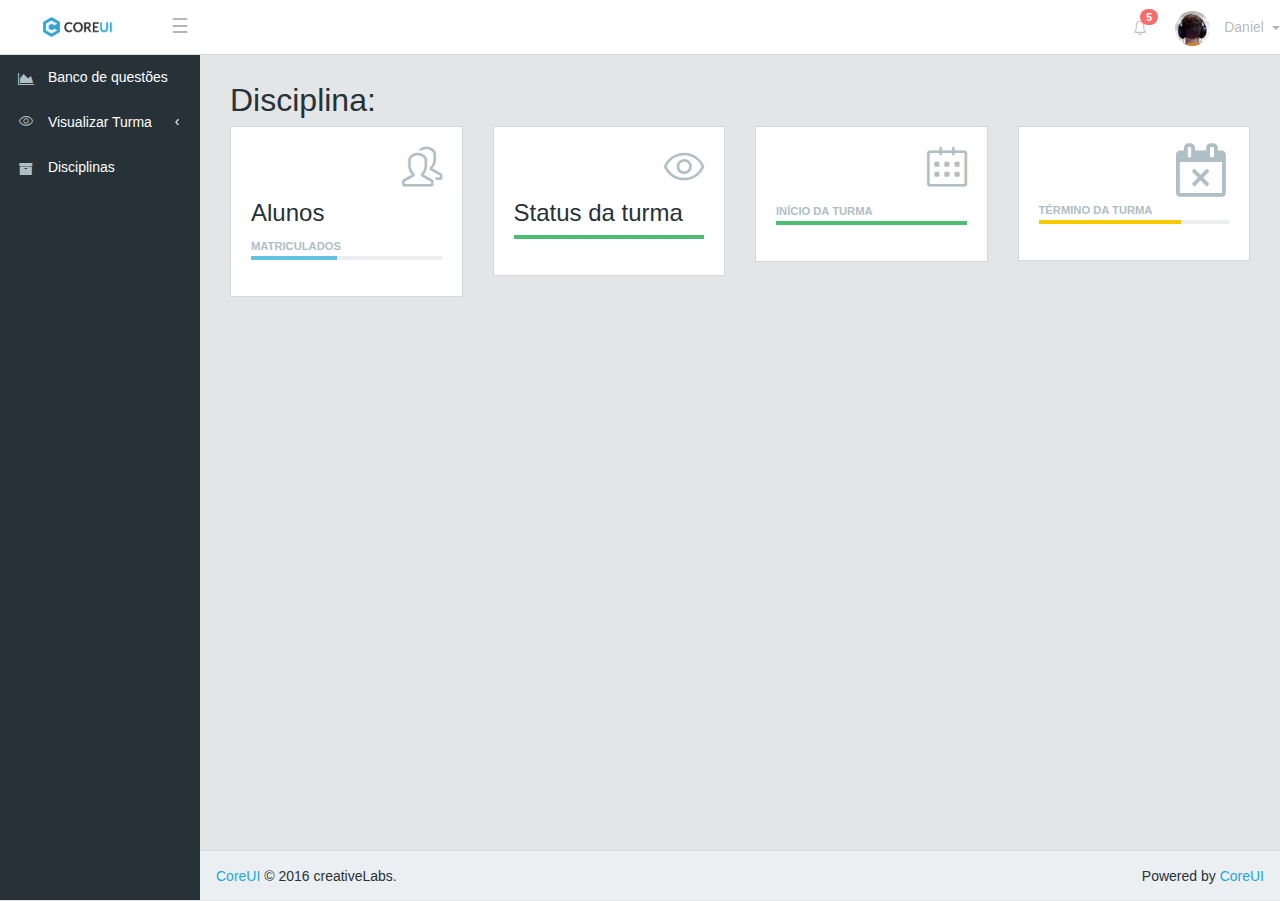
==== commit 88fd5513: "login page" ====
--- a/views/index.html
+++ b/views/index.html
@@ -54,12 +54,7 @@
                             <li class="nav-item">
                                 <a class="nav-link" href="#"><i class="icon-bell"></i><span class="tag tag-pill tag-danger">5</span></a>
                             </li>
-                            <li class="nav-item">
-                                <a class="nav-link" href="#"><i class="icon-list"></i></a>
-                            </li>
-                            <li class="nav-item">
-                                <a class="nav-link" href="#"><i class="icon-location-pin"></i></a>
-                            </li>
+
                             <li class="nav-item dropdown">
                                 <a class="nav-link dropdown-toggle nav-link" data-toggle="dropdown" href="#" role="button" aria-haspopup="true" aria-expanded="false">
                                     <img src="/img/avatars/7.jpg" class="img-avatar" alt="admin@bootstrapmaster.com">
@@ -79,7 +74,7 @@
                                     <a class="dropdown-item" href="#"><i class="fa fa-wrench"></i>Configurações</a>
 
                                     <div class="divider"></div>
-                                    <a class="dropdown-item" href="#"><i class="fa fa-lock"></i> Logout</a>
+                                    <a class="dropdown-item" href="/index.html"><i class="fa fa-lock"></i> Logout</a>
                                 </div>
                             </li>
                         </ul>
@@ -127,7 +122,7 @@
                             </ul>
                                 </li>
                                  <li class="nav-item">
-                                        <a class="nav-link " href="views/home.html"><i class="fa fa-archive fa-lg m-t-2" id="areaChart"></i> Disciplinas</a>
+                                        <a class="nav-link " href="/views/home.html"><i class="fa fa-archive fa-lg m-t-2" id="areaChart"></i> Disciplinas</a>
                             </li>
                         </ul>
                     </nav>
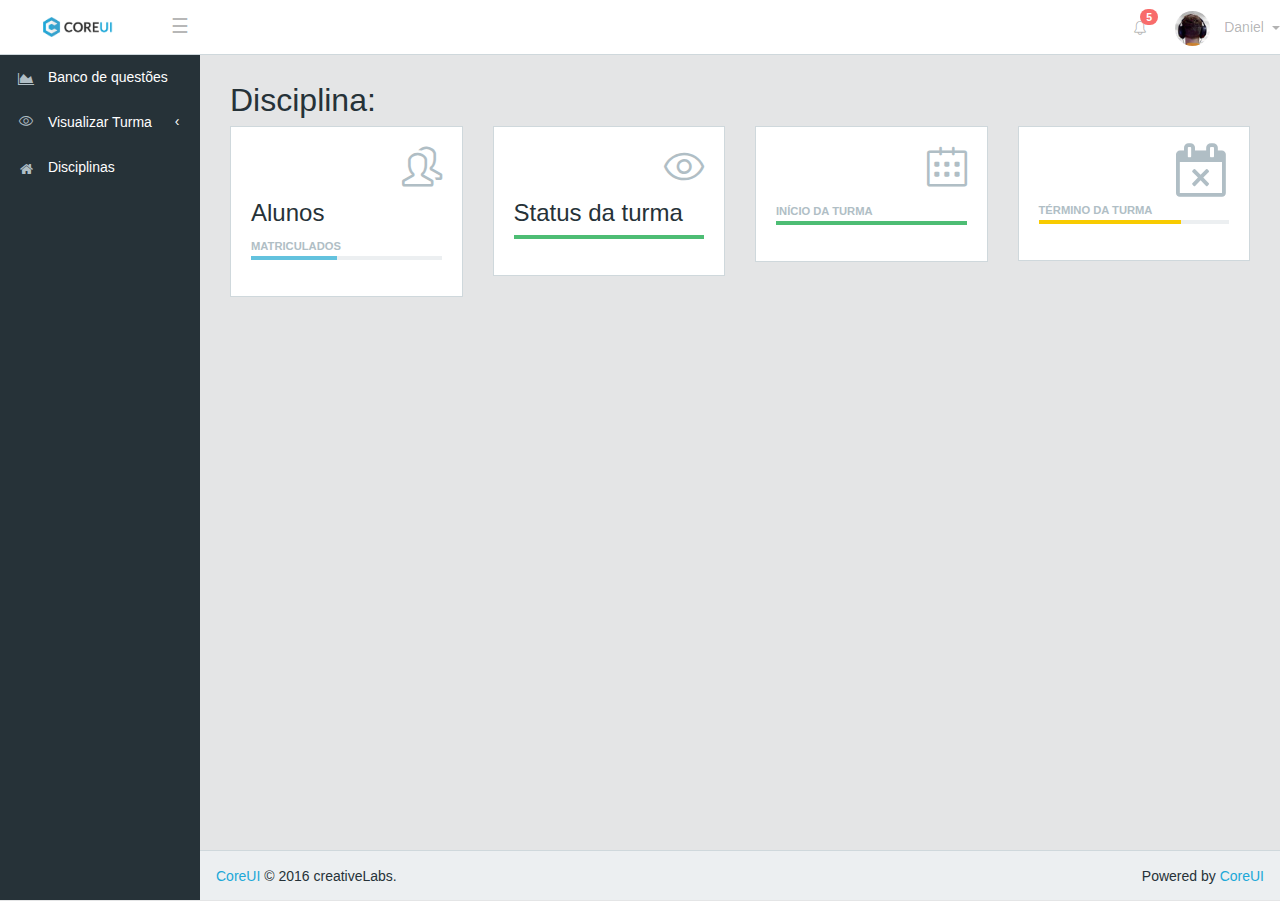
==== commit be8df5f2: "page de agrupamento de alunos" ====
--- a/views/index.html
+++ b/views/index.html
@@ -118,11 +118,17 @@
 
                                         </li>
 
+                                        <li class="nav-item">
+                                                 <a class="nav-link" href="classification.html">
+                                                 </i> Classificação
+                                               </a>
+                                        </li>
+
 
                             </ul>
                                 </li>
                                  <li class="nav-item">
-                                        <a class="nav-link " href="/views/home.html"><i class="fa fa-archive fa-lg m-t-2" id="areaChart"></i> Disciplinas</a>
+                                        <a class="nav-link " href="/views/home.html"><i class="fa fa-home fa-lg m-t-2" id="areaChart"></i> Disciplinas</a>
                             </li>
                         </ul>
                     </nav>
--- a/css/style.css
+++ b/css/style.css
@@ -7720,3 +7720,70 @@
 
 .page-link, .pagination-datatables li a, .pagination li a {
   color: #167495; }
+
+.tag:hover {
+  cursor: pointer; }
+
+.loader {
+  display: none;
+  left: 50%;
+  font-size: 10px;
+  margin: 50px auto;
+  text-indent: -9999em;
+  width: 11em;
+  height: 11em;
+  border-radius: 50%;
+  background: #3354ee;
+  background: -moz-linear-gradient(left, #3354ee 10%, rgba(51, 84, 238, 0) 42%);
+  background: -webkit-linear-gradient(left, #3354ee 10%, rgba(51, 84, 238, 0) 42%);
+  background: -o-linear-gradient(left, #3354ee 10%, rgba(51, 84, 238, 0) 42%);
+  background: -ms-linear-gradient(left, #3354ee 10%, rgba(51, 84, 238, 0) 42%);
+  background: linear-gradient(to right, #3354ee 10%, rgba(51, 84, 238, 0) 42%);
+  position: relative;
+  -webkit-animation: load3 1.4s infinite linear;
+  animation: load3 1.4s infinite linear;
+  -webkit-transform: translateZ(0);
+  -ms-transform: translateZ(0);
+  transform: translateZ(0); }
+
+.loader:before {
+  width: 50%;
+  height: 50%;
+  background: #3354ee;
+  border-radius: 100% 0 0 0;
+  position: absolute;
+  top: 0;
+  left: 0;
+  content: ''; }
+
+.loader:after {
+  background: #e4e5e6;
+  width: 75%;
+  height: 75%;
+  border-radius: 50%;
+  content: '';
+  margin: auto;
+  position: absolute;
+  top: 0;
+  left: 0;
+  bottom: 0;
+  right: 0; }
+
+@-webkit-keyframes load3 {
+  0% {
+    -webkit-transform: rotate(0deg);
+    transform: rotate(0deg); }
+  100% {
+    -webkit-transform: rotate(360deg);
+    transform: rotate(360deg); } }
+
+@keyframes load3 {
+  0% {
+    -webkit-transform: rotate(0deg);
+    transform: rotate(0deg); }
+  100% {
+    -webkit-transform: rotate(360deg);
+    transform: rotate(360deg); } }
+
+#classification-content {
+  display: none; }
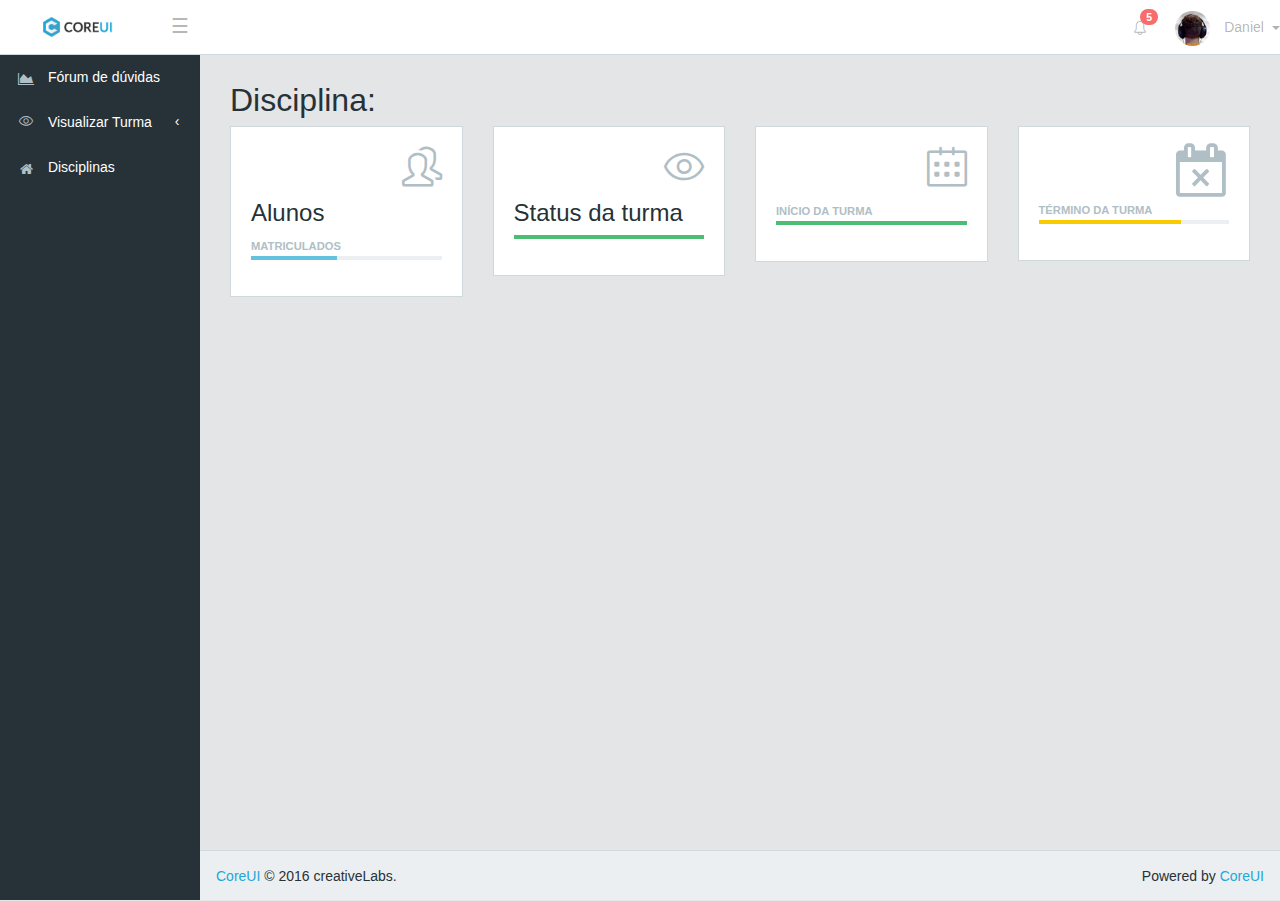
==== commit 0d069584: "inserção da tela de forum" ====
--- a/views/index.html
+++ b/views/index.html
@@ -85,7 +85,7 @@
                     <nav class="sidebar-nav">
                         <ul class="nav">
                             <li class="nav-item">
-                                <a class="nav-link" href="index.html"><i class="fa fa-area-chart fa-lg m-t-2" id="areaChart"></i> Banco de questões</a>
+                              <a class="nav-link" href="forum.html"><i class="fa fa-area-chart fa-lg m-t-2" id="areaChart"></i> Fórum de dúvidas</a>
                             </li>
 
                              <li class="nav-item nav-dropdown">
--- a/css/style.css
+++ b/css/style.css
@@ -7787,3 +7787,13 @@
 
 #classification-content {
   display: none; }
+
+#block-one, #block-two, #block-three {
+  display: none; }
+  #block-one :hover, #block-two :hover, #block-three :hover {
+    cursor: pointer;
+    opacity: 0.8; }
+
+#select-all {
+  margin-left: 0.25em;
+  margin-top: 0.5em; }
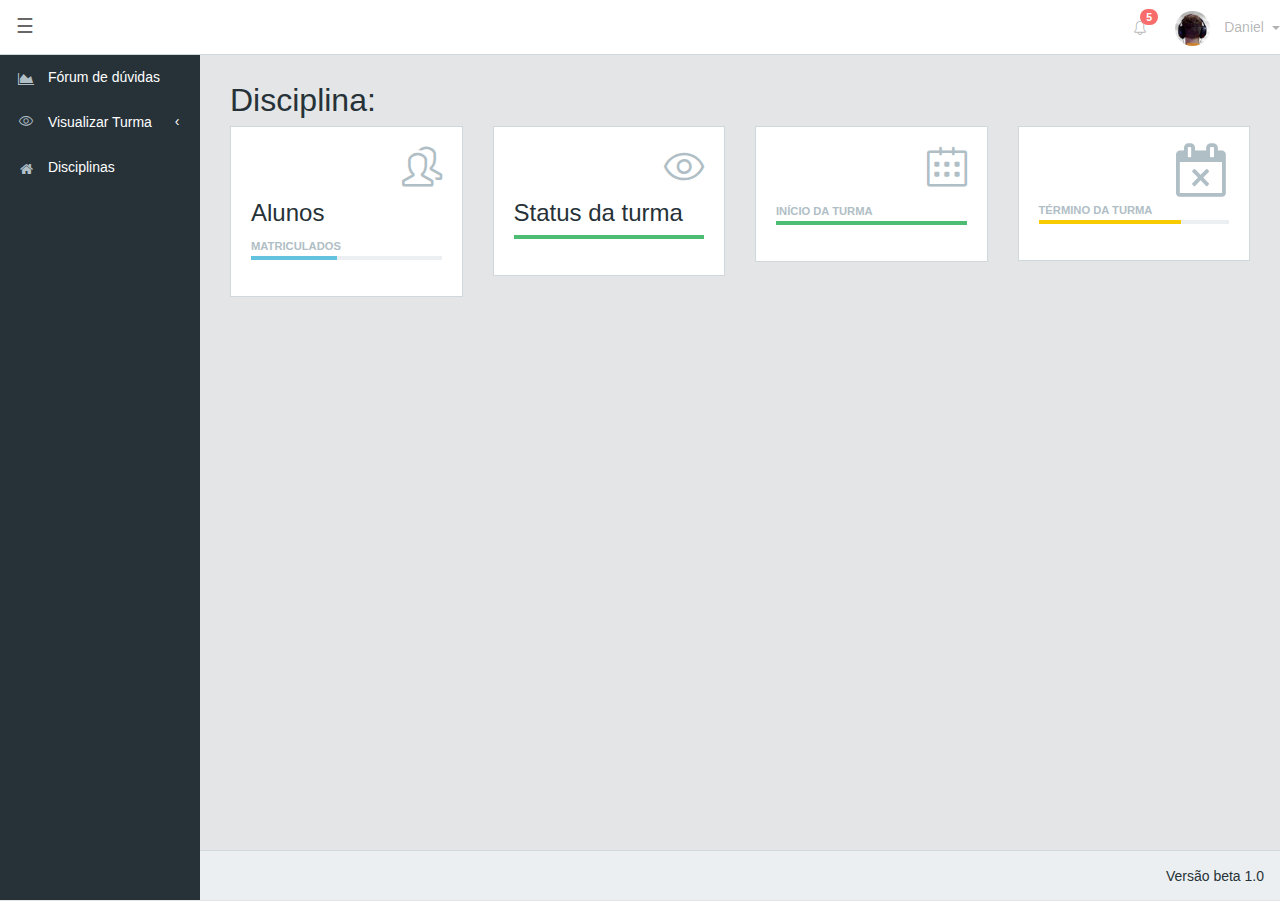
==== commit 6ada0f09: "ajustes finos" ====
--- a/views/index.html
+++ b/views/index.html
@@ -44,7 +44,6 @@
                 <header class="navbar">
                     <div class="container-fluid">
                         <button class="navbar-toggler mobile-toggler hidden-lg-up" type="button">☰</button>
-                        <a class="navbar-brand" href="#"></a>
                         <ul class="nav navbar-nav hidden-md-down">
                             <li class="nav-item">
                                 <a class="nav-link navbar-toggler layout-toggler" href="#">☰</a>
@@ -204,10 +203,9 @@
 
                 <footer class="footer">
                     <span class="text-left">
-                        <a href="http://coreui.io">CoreUI</a> © 2016 creativeLabs.
                     </span>
                     <span class="float-xs-right">
-                        Powered by <a href="http://coreui.io">CoreUI</a>
+                        Versão beta 1.0
                     </span>
                 </footer>
 
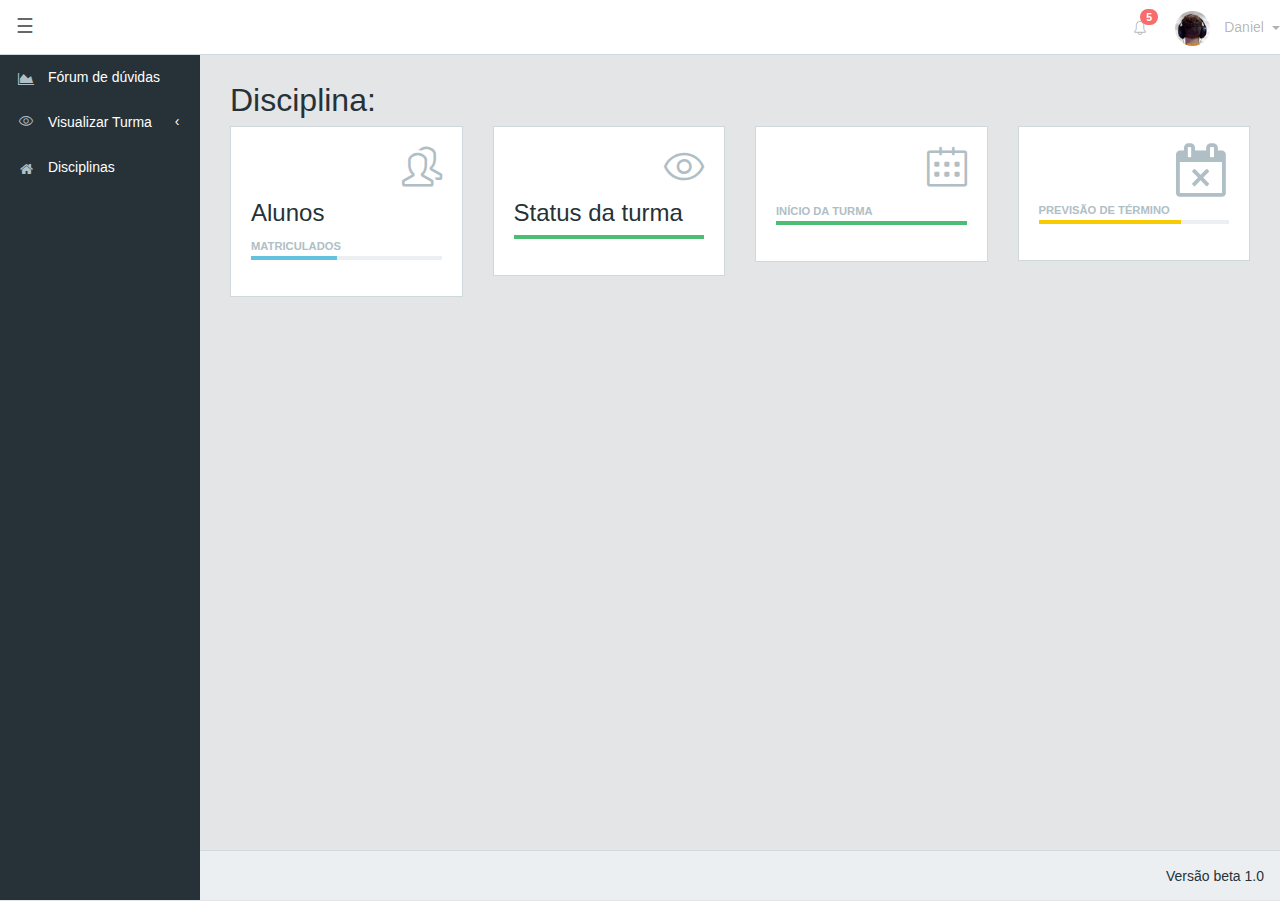
==== commit 2fc31baa: "ajustes sugeridos por taciana" ====
--- a/views/index.html
+++ b/views/index.html
@@ -189,7 +189,7 @@
                                         <i class="fa fa-calendar-times-o fa-lg m-t-2"></i>
                                     </div>
                                     <div class="h4 m-b-0"><span id="disc-end"></span></div>
-                                    <small class="text-muted text-uppercase font-weight-bold">Término da turma</small>
+                                    <small class="text-muted text-uppercase font-weight-bold">Previsão de término</small>
                                     <progress class="progress progress-xs progress-warning m-t-1 m-b-0" value="75" max="100">25%</progress>
                                 </div>
                             </div>
--- a/css/style.css
+++ b/css/style.css
@@ -7797,3 +7797,13 @@
 #select-all {
   margin-left: 0.25em;
   margin-top: 0.5em; }
+
+.diff {
+  display: none; }
+
+#classificar-again {
+  margin-bottom: 1em; }
+
+#material {
+  color: #FF851B;
+  border-color: #FF851B; }
